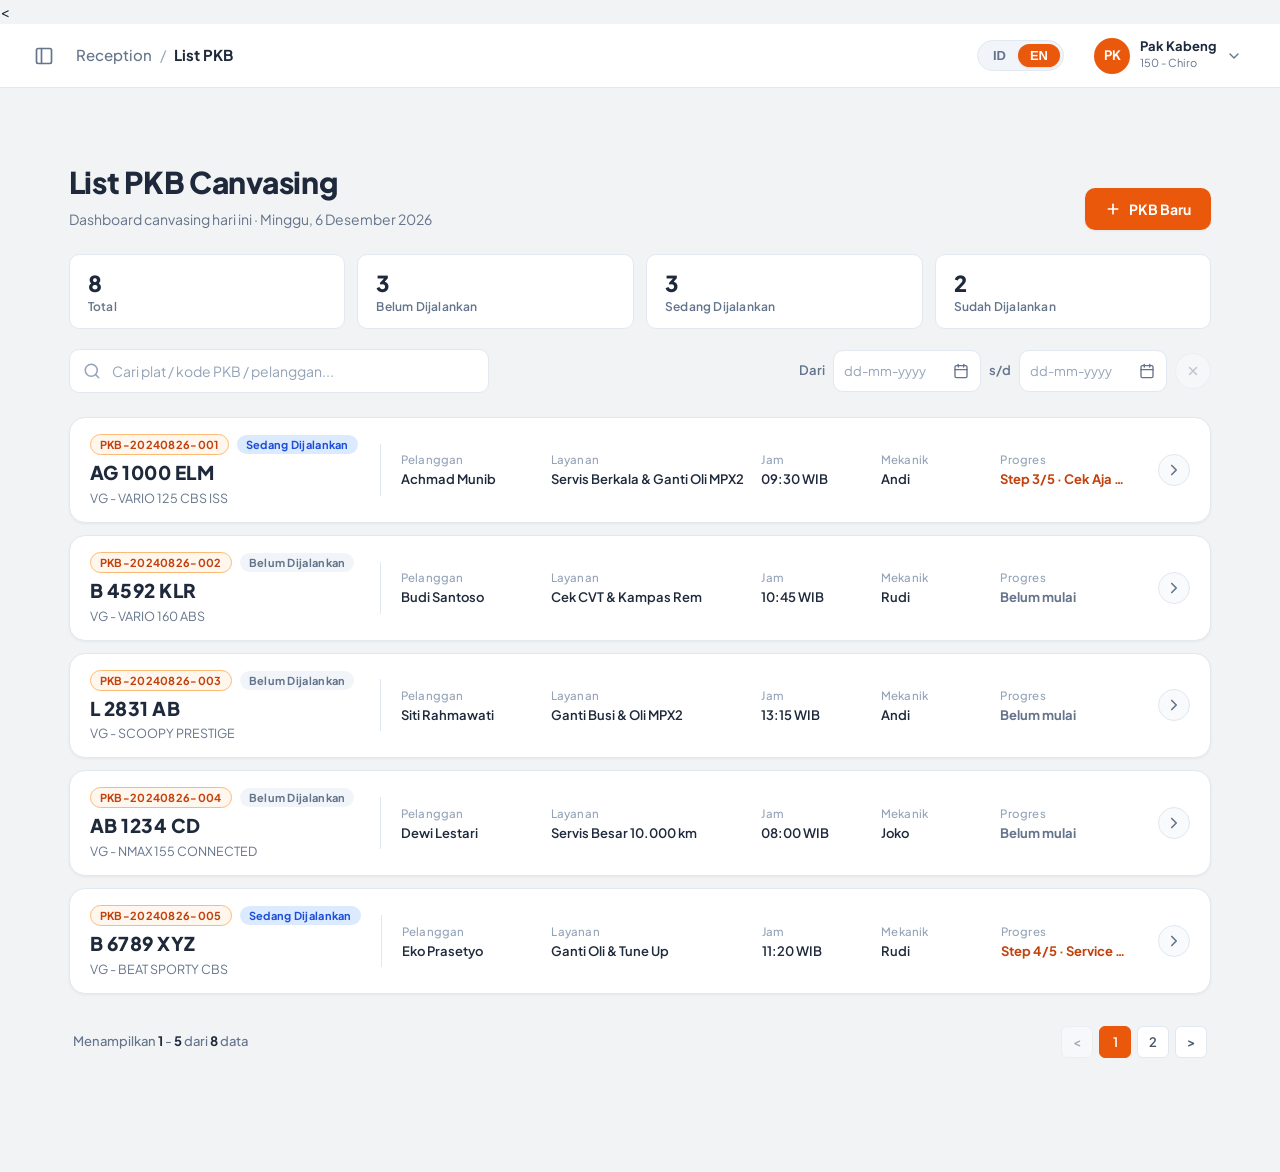
==== List Canvasing/index.html @ 7881fb8f "feat(list-canvasing): remove Registration/Start/End Time from Summary step" ====
<!DOCTYPE html>
<
<head>
  <meta charset="UTF-8">
  <meta name="viewport" content="width=device-width, initial-scale=1.0">
  <title>Reception - List PKB | MPM AHASS</title>
  <link rel="preconnect" href="https://fonts.googleapis.com">
  <link rel="preconnect" href="https://fonts.gstatic.com" crossorigin>
  <link href="https://fonts.googleapis.com/css2?family=Plus+Jakarta+Sans:wght@400;500;600;700&display=swap"
    rel="stylesheet">
  <link rel="stylesheet" href="styles.css">
</head>

<body>
  <script>
    if (window.self !== window.top) {
      document.documentElement.classList.add('in-iframe');
    }
  </script>
  <div class="app-layout">
    <!-- Main Container -->
    <div class="main-wrapper">
      <!-- Header -->
      <header class="top-header">
        <div class="header-left">
          <button class="menu-toggle" id="sidebarToggle" aria-label="Toggle Sidebar">
            <svg width="20" height="20" viewBox="0 0 24 24" fill="none" stroke="currentColor" stroke-width="2"
              stroke-linecap="round" stroke-linejoin="round">
              <rect x="3" y="3" width="18" height="18" rx="2" ry="2"></rect>
              <line x1="9" y1="3" x2="9" y2="21"></line>
            </svg>
          </button>
          <div class="breadcrumbs">
            <span class="crumb-parent">Reception</span>
            <span class="crumb-separator">/</span>
            <span class="crumb-active">List PKB</span>
          </div>
        </div>

        <div class="header-right">
          <!-- Language Switcher -->
          <div class="lang-switch">
            <button class="lang-btn" id="langId">ID</button>
            <button class="lang-btn active" id="langEn">EN</button>
          </div>

          <!-- User Profile -->
          <div class="user-profile" id="userMenuBtn">
            <div class="user-avatar">PK</div>
            <div class="user-info">
              <span class="user-name">Pak Kabeng</span>
              <span class="user-role">150 - Chiro</span>
            </div>
            <svg class="chevron-down" width="16" height="16" viewBox="0 0 24 24" fill="none" stroke="currentColor"
              stroke-width="2" stroke-linecap="round" stroke-linejoin="round">
              <polyline points="6 9 12 15 18 9"></polyline>
            </svg>
          </div>
        </div>
      </header>

      <!-- Content Body -->
      <main class="page-content">
        <!-- View 1: PKB Canvasing Dashboard (Default Landing Screen) -->
        <section class="pkb-dashboard-section" id="pkbDashboardView">
          <div class="pkb-dashboard-container">
            <!-- Page Header -->
            <div class="pkb-page-header">
              <div>
                <h1 class="pkb-page-title">List PKB Canvasing</h1>
                <p class="pkb-page-subtitle">Dashboard canvasing hari ini · <span id="pkbDate"></span></p>
              </div>
              <button type="button" class="btn-new-pkb" id="btnNewPkb">
                <svg width="16" height="16" viewBox="0 0 24 24" fill="none" stroke="currentColor" stroke-width="2.5" stroke-linecap="round">
                  <line x1="12" y1="5" x2="12" y2="19" />
                  <line x1="5" y1="12" x2="19" y2="12" />
                </svg>
                <span>PKB Baru</span>
              </button>
            </div>

            <!-- Stats Chips (clickable = status filter) -->
            <div class="pkb-stats-row">
              <button type="button" class="pkb-stat-chip" id="pkbStatTotal" data-filter="all">
                <span class="pkb-stat-num" id="pkbStatTotalNum">0</span>
                <span class="pkb-stat-label">Total</span>
              </button>
              <button type="button" class="pkb-stat-chip stat-pending" id="pkbStatPending" data-filter="pending">
                <span class="pkb-stat-num" id="pkbStatPendingNum">0</span>
                <span class="pkb-stat-label">Belum Dijalankan</span>
              </button>
              <button type="button" class="pkb-stat-chip stat-progress" id="pkbStatProgress" data-filter="progress">
                <span class="pkb-stat-num" id="pkbStatProgressNum">0</span>
                <span class="pkb-stat-label">Sedang Dijalankan</span>
              </button>
              <button type="button" class="pkb-stat-chip stat-done" id="pkbStatDone" data-filter="done">
                <span class="pkb-stat-num" id="pkbStatDoneNum">0</span>
                <span class="pkb-stat-label">Sudah Dijalankan</span>
              </button>
            </div>

            <!-- Toolbar: search + date range filter -->
            <div class="pkb-toolbar">
              <div class="pkb-search-wrap">
                <svg width="18" height="18" viewBox="0 0 24 24" fill="none" stroke="currentColor" stroke-width="2" stroke-linecap="round" stroke-linejoin="round">
                  <circle cx="11" cy="11" r="8" />
                  <line x1="21" y1="21" x2="16.65" y2="16.65" />
                </svg>
                <input type="text" id="pkbSearchInput" class="form-input" placeholder="Cari plat / kode PKB / pelanggan...">
              </div>
              <div class="pkb-date-range">
                <span class="pkb-date-label">Dari</span>
                <div class="pkb-date-box">
                  <input type="text" id="pkbDateFromDisplay" class="form-input pkb-date-input" placeholder="dd-mm-yyyy" aria-label="Tanggal mulai" maxlength="10" autocomplete="off">
                  <svg class="pkb-date-icon" width="16" height="16" viewBox="0 0 24 24" fill="none" stroke="currentColor" stroke-width="2" stroke-linecap="round" stroke-linejoin="round">
                    <rect x="3" y="4" width="18" height="18" rx="2" ry="2" />
                    <line x1="16" y1="2" x2="16" y2="6" />
                    <line x1="8" y1="2" x2="8" y2="6" />
                    <line x1="3" y1="10" x2="21" y2="10" />
                  </svg>
                  <input type="date" id="pkbDateFrom" class="pkb-date-native" aria-label="Pilih tanggal mulai" tabindex="-1">
                </div>
                <span class="pkb-date-label">s/d</span>
                <div class="pkb-date-box">
                  <input type="text" id="pkbDateToDisplay" class="form-input pkb-date-input" placeholder="dd-mm-yyyy" aria-label="Tanggal akhir" maxlength="10" autocomplete="off">
                  <svg class="pkb-date-icon" width="16" height="16" viewBox="0 0 24 24" fill="none" stroke="currentColor" stroke-width="2" stroke-linecap="round" stroke-linejoin="round">
                    <rect x="3" y="4" width="18" height="18" rx="2" ry="2" />
                    <line x1="16" y1="2" x2="16" y2="6" />
                    <line x1="8" y1="2" x2="8" y2="6" />
                    <line x1="3" y1="10" x2="21" y2="10" />
                  </svg>
                  <input type="date" id="pkbDateTo" class="pkb-date-native" aria-label="Pilih tanggal akhir" tabindex="-1">
                </div>
                <button type="button" class="pkb-date-clear" id="pkbDateClear" title="Hapus filter tanggal" disabled>
                  <svg width="14" height="14" viewBox="0 0 24 24" fill="none" stroke="currentColor" stroke-width="2.5" stroke-linecap="round" stroke-linejoin="round">
                    <line x1="18" y1="6" x2="6" y2="18" />
                    <line x1="6" y1="6" x2="18" y2="18" />
                  </svg>
                </button>
              </div>
            </div>

            <!-- Card Grid -->
            <div class="pkb-grid" id="pkbGrid">
              <!-- Cards rendered by app.js renderPkbGrid() -->
            </div>

            <!-- Empty State -->
            <div class="pkb-empty" id="pkbEmpty" style="display: none;">
              <p>Tidak ada data PKB yang cocok.</p>
            </div>

            <!-- Pagination Container -->
            <div class="pkb-pagination-wrapper" id="pkbPaginationWrapper">
              <div class="pkb-pagination-info" id="pkbPaginationInfo">
                Menampilkan <span id="pkbPageStart">1</span> - <span id="pkbPageEnd">5</span> dari <span id="pkbPageTotal">8</span> data
              </div>
              <div class="pkb-pagination" id="pkbPagination">
                <button type="button" class="page-btn" id="pkbPrevPage" title="Halaman Sebelumnya">&lt;</button>
                <div class="pkb-page-numbers" id="pkbPageNumbers">
                  <!-- Dynamic page numbers rendered by JS -->
                </div>
                <button type="button" class="page-btn" id="pkbNextPage" title="Halaman Selanjutnya">&gt;</button>
              </div>
            </div>
          </div>
        </section>

        <!-- View 2: Wizard Content (Hidden initially until PKB selected or created) -->
        <div class="wizard-content-view" id="wizardContentView" style="display: none;">

          <!-- Stepper Wizard -->
          <section class="stepper-section">
          <div class="stepper-container">
            <!-- Step 1 (Active) -->
            <div class="step-node active" data-step="1">
              <div class="step-circle">
                <span class="step-dot"></span>
              </div>
              <div class="step-label-group">
                <span class="step-title">Vehicle</span>
                <span class="step-desc">Vehicle information and details</span>
              </div>
            </div>

            <div class="step-line"></div>

            <!-- Step 2 -->
            <div class="step-node" data-step="2">
              <div class="step-circle">
                <span class="step-dot"></span>
              </div>
              <div class="step-label-group">
                <span class="step-title">Carrier Data</span>
                <span class="step-desc">Data of the person bringing the vehicle</span>
              </div>
            </div>

            <div class="step-line"></div>

            <!-- Step 3 -->
            <div class="step-node" data-step="3">
              <div class="step-circle">
                <span class="step-dot"></span>
              </div>
              <div class="step-label-group">
                <span class="step-title">Cek Aja Dulu</span>
                <span class="step-desc">Cek Aja Dulu</span>
              </div>
            </div>

            <div class="step-line"></div>

            <!-- Step 4 -->
            <div class="step-node" data-step="4">
              <div class="step-circle">
                <span class="step-dot"></span>
              </div>
              <div class="step-label-group">
                <span class="step-title">Service &amp; Parts</span>
                <span class="step-desc">Select services and spare parts</span>
              </div>
            </div>

            <div class="step-line"></div>

            <!-- Step 5 -->
            <div class="step-node" data-step="5">
              <div class="step-circle">
                <span class="step-dot"></span>
              </div>
              <div class="step-label-group">
                <span class="step-title">Summary</span>
                <span class="step-desc">Review transaction summary before saving</span>
              </div>
            </div>
          </div>
        </section>

        <!-- Form Cards Container -->
        <div class="form-container">
          <!-- Step 1 Content: Vehicle & Initial Data -->
          <div class="step-pane active" id="stepPane1">

            <!-- Card 1: Vehicle Information -->
            <div class="content-card">
              <div class="card-header">
                <div class="card-icon-title">
                  <svg class="header-icon" width="22" height="22" viewBox="0 0 24 24" fill="none" stroke="currentColor"
                    stroke-width="2" stroke-linecap="round" stroke-linejoin="round">
                    <circle cx="18.5" cy="17.5" r="3.5" />
                    <circle cx="5.5" cy="17.5" r="3.5" />
                    <circle cx="15" cy="5" r="1" />
                    <path d="M12 17.5V14l-3-3 4-3 2 3h2" />
                  </svg>
                  <h2 class="card-title">Vehicle Information</h2>
                </div>
              </div>

              <div class="card-body">
                <!-- Scan Vehicle Input Row -->
                <div class="scan-section-wrapper">
                  <div class="scan-label-group">
                    <svg width="18" height="18" viewBox="0 0 24 24" fill="none" stroke="currentColor" stroke-width="2"
                      stroke-linecap="round" stroke-linejoin="round">
                      <path d="M3 7V5a2 2 0 0 1 2-2h2" />
                      <path d="M17 3h2a2 2 0 0 1 2 2v2" />
                      <path d="M21 17v2a2 2 0 0 1-2 2h-2" />
                      <path d="M7 21H5a2 2 0 0 1-2-2v-2" />
                      <line x1="7" y1="8" x2="7" y2="16" />
                      <line x1="10" y1="8" x2="10" y2="16" />
                      <line x1="14" y1="8" x2="14" y2="16" />
                      <line x1="17" y1="8" x2="17" y2="16" />
                    </svg>
                    <span class="scan-label-text">Scan Vehicle</span>
                  </div>

                  <div class="search-input-wrapper">
                    <div class="scan-input-container">
                      <input type="text" id="scanVehicleInput" class="form-input scan-input" value="JB91E1260677"
                        placeholder="Enter machine or frame number" autocomplete="off">
                      <!-- Machine Number Suggestions -->
                      <div class="scan-vehicle-dropdown" id="scanVehicleDropdown"></div>
                    </div>
                    <button class="btn-scan-outline" id="btnScanVehicle" type="button">Scan Vehicle</button>
                    <button class="btn-trash-outline" id="btnClearScan" type="button" title="Clear / Delete input">
                      <svg width="18" height="18" viewBox="0 0 24 24" fill="none" stroke="currentColor" stroke-width="2"
                        stroke-linecap="round" stroke-linejoin="round">
                        <polyline points="3 6 5 6 21 6"></polyline>
                        <path d="M19 6v14a2 2 0 0 1-2 2H7a2 2 0 0 1-2-2V6m3 0V4a2 2 0 0 1 2-2h4a2 2 0 0 1 2 2v2"></path>
                        <line x1="10" y1="11" x2="10" y2="17"></line>
                        <line x1="14" y1="11" x2="14" y2="17"></line>
                      </svg>
                    </button>
                  </div>
                </div>

                <!-- Collapsible Vehicle Detail Box -->
                <div class="vehicle-info-box" id="vehicleInfoCard">
                  <!-- Header with Plate Number and Chevron -->
                  <div class="vehicle-box-header" id="vehicleHeaderToggle">
                    <span class="vehicle-plate-title" id="dispPlate">AG 1000 ELM</span>
                    <button class="btn-collapse-toggle" id="btnVehicleCollapse" type="button"
                      aria-label="Toggle details">
                      <svg id="chevronIcon" width="18" height="18" viewBox="0 0 24 24" fill="none" stroke="currentColor"
                        stroke-width="2.5" stroke-linecap="round" stroke-linejoin="round">
                        <polyline points="18 15 12 9 6 15"></polyline>
                      </svg>
                    </button>
                  </div>

                  <!-- 3-Column Vehicle Details -->
                  <div class="vehicle-box-content" id="vehicleBoxContent">
                    <div class="vehicle-info-grid">
                      <!-- Column 1 -->
                      <div class="info-field-group">
                        <div class="info-field">
                          <div class="field-label">
                            <svg width="14" height="14" viewBox="0 0 24 24" fill="none" stroke="currentColor"
                              stroke-width="2" stroke-linecap="round" stroke-linejoin="round">
                              <rect x="2" y="7" width="20" height="10" rx="2" />
                              <line x1="6" y1="12" x2="6.01" y2="12" />
                              <line x1="10" y1="12" x2="18" y2="12" />
                            </svg>
                            <span>Nomor Polisi</span>
                          </div>
                          <div class="field-value" id="dispPoliceNumber">AG 1000 ELM</div>
                        </div>

                        <div class="info-field">
                          <div class="field-label">
                            <svg width="14" height="14" viewBox="0 0 24 24" fill="none" stroke="currentColor"
                              stroke-width="2" stroke-linecap="round" stroke-linejoin="round">
                              <circle cx="12" cy="12" r="3" />
                              <path
                                d="M19.4 15a1.65 1.65 0 0 0 .33 1.82l.06.06a2 2 0 0 1 0 2.83 2 2 0 0 1-2.83 0l-.06-.06a1.65 1.65 0 0 0-1.82-.33 1.65 1.65 0 0 0-1 1.51V21a2 2 0 0 1-2 2 2 2 0 0 1-2-2v-.09A1.65 1.65 0 0 0 9 19.4a1.65 1.65 0 0 0-1.82.33l-.06.06a2 2 0 0 1-2.83 0 2 2 0 0 1 0-2.83l.06-.06a1.65 1.65 0 0 0 .33-1.82 1.65 1.65 0 0 0-1.51-1H3a2 2 0 0 1-2-2 2 2 0 0 1 2-2h.09A1.65 1.65 0 0 0 4.6 9a1.65 1.65 0 0 0-.33-1.82l-.06-.06a2 2 0 0 1 0-2.83 2 2 0 0 1 2.83 0l.06.06a1.65 1.65 0 0 0 1.82.33H9a1.65 1.65 0 0 0 1-1.51V3a2 2 0 0 1 2-2 2 2 0 0 1 2 2v.09a1.65 1.65 0 0 0 1 1.51 1.65 1.65 0 0 0 1.82-.33l.06-.06a2 2 0 0 1 2.83 0 2 2 0 0 1 0 2.83l-.06.06a1.65 1.65 0 0 0-.33 1.82V9a1.65 1.65 0 0 0 1.51 1H21a2 2 0 0 1 2 2 2 2 0 0 1-2 2h-.09a1.65 1.65 0 0 0-1.51 1z" />
                            </svg>
                            <span>Nomor Mesin</span>
                          </div>
                          <div class="field-value" id="dispEngine">JB91E1260677</div>
                        </div>

                        <div class="info-field">
                          <div class="field-label">
                            <svg width="14" height="14" viewBox="0 0 24 24" fill="none" stroke="currentColor"
                              stroke-width="2" stroke-linecap="round" stroke-linejoin="round">
                              <rect x="3" y="4" width="18" height="16" rx="2" />
                              <line x1="7" y1="8" x2="17" y2="8" />
                              <line x1="7" y1="12" x2="17" y2="12" />
                              <line x1="7" y1="16" x2="12" y2="16" />
                            </svg>
                            <span>Nomor Rangka</span>
                          </div>
                          <div class="field-value" id="dispFrame">MH1J891158K260</div>
                        </div>
                      </div>

                      <!-- Column 2 -->
                      <div class="info-field-group">
                        <div class="info-field">
                          <div class="field-label">
                            <svg width="14" height="14" viewBox="0 0 24 24" fill="none" stroke="currentColor"
                              stroke-width="2" stroke-linecap="round" stroke-linejoin="round">
                              <path
                                d="M19 17h2c.6 0 1-.4 1-1v-3c0-.9-.7-1.7-1.5-1.9C18.7 10.6 16 10 16 10s-1.3-1.4-2.2-2.3c-.5-.4-1.1-.7-1.8-.7H5c-.6 0-1.1.4-1.4.9l-1.5 2.8C2.1 11 2 11.5 2 12v4c0 .6.4 1 1 1h2" />
                              <circle cx="7" cy="17" r="2" />
                              <circle cx="17" cy="17" r="2" />
                            </svg>
                            <span>Tipe Kendaraan</span>
                          </div>
                          <div class="field-value" id="dispModel">VG - VARIO 125 CBS ISS</div>
                        </div>

                        <div class="info-field">
                          <div class="field-label">
                            <svg width="14" height="14" viewBox="0 0 24 24" fill="none" stroke="currentColor"
                              stroke-width="2" stroke-linecap="round" stroke-linejoin="round">
                              <rect x="3" y="4" width="18" height="18" rx="2" ry="2" />
                              <line x1="16" y1="2" x2="16" y2="6" />
                              <line x1="8" y1="2" x2="8" y2="6" />
                              <line x1="3" y1="10" x2="21" y2="10" />
                            </svg>
                            <span>Tahun Rakit</span>
                          </div>
                          <div class="field-value" id="dispYear">2024</div>
                        </div>

                        <div class="info-field">
                          <div class="field-label">
                            <svg width="14" height="14" viewBox="0 0 24 24" fill="none" stroke="currentColor"
                              stroke-width="2" stroke-linecap="round" stroke-linejoin="round">
                              <path d="M12 2.69l5.66 5.66a8 8 0 1 1-11.31 0z" />
                            </svg>
                            <span>Warna</span>
                          </div>
                          <div class="field-value" id="dispColor">BLACK</div>
                        </div>
                      </div>

                      <!-- Column 3 -->
                      <div class="info-field-group">
                        <div class="info-field">
                          <div class="field-label">
                            <svg width="14" height="14" viewBox="0 0 24 24" fill="none" stroke="currentColor"
                              stroke-width="2" stroke-linecap="round" stroke-linejoin="round">
                              <path d="M3 9l9-7 9 7v11a2 2 0 0 1-2 2H5a2 2 0 0 1-2-2z" />
                              <polyline points="9 22 9 12 15 12 15 22" />
                            </svg>
                            <span>Dealer Pembelian</span>
                          </div>
                          <div class="field-value" id="dispDealer">MPM Motor Jombang</div>
                        </div>

                        <div class="info-field">
                          <div class="field-label">
                            <svg width="14" height="14" viewBox="0 0 24 24" fill="none" stroke="currentColor"
                              stroke-width="2" stroke-linecap="round" stroke-linejoin="round">
                              <rect x="3" y="4" width="18" height="18" rx="2" ry="2" />
                              <line x1="16" y1="2" x2="16" y2="6" />
                              <line x1="8" y1="2" x2="8" y2="6" />
                              <line x1="3" y1="10" x2="21" y2="10" />
                            </svg>
                            <span>Tanggal Pembelian</span>
                          </div>
                          <div class="field-value-row">
                            <span class="field-value" id="dispPurchaseDate">03-05-2024</span>
                            <button class="btn-get-invoice-date" id="btnGetInvoiceDate" type="button"
                              title="Ambil tanggal pembelian dari faktur">
                              <svg width="13" height="13" viewBox="0 0 24 24" fill="none" stroke="currentColor"
                                stroke-width="2" stroke-linecap="round" stroke-linejoin="round">
                                <path d="M21 12a9 9 0 1 1-2.64-6.36" />
                                <polyline points="21 3 21 9 15 9" />
                              </svg>
                              <span>Get Tgl Faktur</span>
                            </button>
                          </div>
                        </div>

                        <div class="info-field-actions">
                          <button class="btn-card-edit" id="btnEditVehicle" type="button">
                            <svg width="14" height="14" viewBox="0 0 24 24" fill="none" stroke="currentColor"
                              stroke-width="2" stroke-linecap="round" stroke-linejoin="round">
                              <path d="M11 4H4a2 2 0 0 0-2 2v14a2 2 0 0 0 2 2h14a2 2 0 0 0 2-2v-7"></path>
                              <path d="M18.5 2.5a2.121 2.121 0 0 1 3 3L12 15l-4 1 1-4 9.5-9.5z"></path>
                            </svg>
                            <span>Edit</span>
                          </button>
                          <button class="btn-card-trash" id="btnDeleteVehicle" type="button" title="Delete vehicle">
                            <svg width="16" height="16" viewBox="0 0 24 24" fill="none" stroke="currentColor"
                              stroke-width="2" stroke-linecap="round" stroke-linejoin="round">
                              <polyline points="3 6 5 6 21 6"></polyline>
                              <path d="M19 6v14a2 2 0 0 1-2 2H7a2 2 0 0 1-2-2V6m3 0V4a2 2 0 0 1 2-2h4a2 2 0 0 1 2 2v2">
                              </path>
                            </svg>
                          </button>
                        </div>
                      </div>
                    </div>
                  </div>
                </div>

                <!-- Empty State (hidden by default) -->
                <div class="empty-state-section" id="vehicleEmptyState" style="display: none;">
                  <p class="empty-text">No Vehicle Data yet</p>
                  <button class="btn-outline-primary" id="btnInputNewData" type="button">
                    <span class="plus-icon">+</span> Input New Data
                  </button>
                </div>

              </div>
            </div>

            <!-- Card 2: History Service -->
            <div class="content-card">
              <div class="card-header">
                <div class="card-icon-title">
                  <svg class="header-icon" width="22" height="22" viewBox="0 0 24 24" fill="none" stroke="currentColor"
                    stroke-width="2" stroke-linecap="round" stroke-linejoin="round">
                    <circle cx="12" cy="12" r="10"></circle>
                    <polyline points="12 6 12 12 16 14"></polyline>
                    <path d="M4.93 4.93l4.24 4.24"></path>
                  </svg>
                  <h2 class="card-title">History Service</h2>
                </div>
              </div>

              <div class="card-body">
                <!-- History Container Card -->
                <div class="history-list-container" id="historyFilledState">
                  <!-- History Item 1 -->
                  <div class="history-service-item">
                    <div class="history-item-head">
                      <div class="history-head-left">
                        <div class="history-item-icon">
                          <svg width="20" height="20" viewBox="0 0 24 24" fill="none" stroke="currentColor"
                            stroke-width="2" stroke-linecap="round" stroke-linejoin="round">
                            <path d="M14 2H6a2 2 0 0 0-2 2v16a2 2 0 0 0 2 2h12a2 2 0 0 0 2-2V8z"></path>
                            <polyline points="14 2 14 8 20 8"></polyline>
                            <line x1="16" y1="13" x2="8" y2="13"></line>
                            <line x1="16" y1="17" x2="8" y2="17"></line>
                          </svg>
                        </div>
                        <div class="history-head-text">
                          <h4 class="history-service-title">BJ113 - GANTI OLI - MATIC - MID</h4>
                          <span class="history-service-sub">PKB/JMB/2025/05/0312</span>
                        </div>
                      </div>
                      <div class="history-head-right">
                        <span class="history-tag tag-paid">Bayar</span>
                        <span class="history-date-chip">
                          <svg width="14" height="14" viewBox="0 0 24 24" fill="none" stroke="currentColor"
                            stroke-width="2" stroke-linecap="round" stroke-linejoin="round">
                            <rect x="3" y="4" width="18" height="18" rx="2" ry="2" />
                            <line x1="16" y1="2" x2="16" y2="6" />
                            <line x1="8" y1="2" x2="8" y2="6" />
                            <line x1="3" y1="10" x2="21" y2="10" />
                          </svg>
                          <span>03-05-2025</span>
                        </span>
                      </div>
                    </div>

                    <div class="history-item-grid">
                      <!-- Left column: parts used -->
                      <div class="history-block history-parts-block">
                        <span class="history-block-label">Parts Used</span>
                        <div class="history-parts-list">
                          <div class="parts-row">
                            <span class="part-name">90454500000 - WADHER OIL BOLT</span>
                            <span class="part-qty">1x</span>
                          </div>
                          <div class="parts-row">
                            <span class="part-name">94001100005 - NUT,HET 10MM</span>
                            <span class="part-qty">1x</span>
                          </div>
                        </div>
                      </div>

                      <!-- Right column: service detail -->
                      <div class="history-block history-meta-block">
                        <span class="history-block-label">Service Detail</span>
                        <div class="history-meta-grid">
                          <div class="meta-item">
                            <span class="meta-label">
                              <svg width="13" height="13" viewBox="0 0 24 24" fill="none" stroke="currentColor"
                                stroke-width="2" stroke-linecap="round" stroke-linejoin="round">
                                <path d="M12 2v4" />
                                <path d="M4.93 4.93l2.83 2.83" />
                                <path d="M2 12h4" />
                                <path d="M20 12h2" />
                                <circle cx="12" cy="12" r="6" />
                                <path d="M12 12l2-2" />
                              </svg>
                              <span>Kilometer</span>
                            </span>
                            <span class="meta-value">1.000 KM</span>
                          </div>
                          <div class="meta-item">
                            <span class="meta-label">
                              <svg width="13" height="13" viewBox="0 0 24 24" fill="none" stroke="currentColor"
                                stroke-width="2" stroke-linecap="round" stroke-linejoin="round">
                                <path d="M21 10c0 7-9 13-9 13s-9-6-9-13a9 9 0 0 1 18 0z"></path>
                                <circle cx="12" cy="10" r="3"></circle>
                              </svg>
                              <span>Dealer</span>
                            </span>
                            <span class="meta-value">MPM Motor Jombang</span>
                          </div>
                          <div class="meta-item">
                            <span class="meta-label">
                              <svg width="13" height="13" viewBox="0 0 24 24" fill="none" stroke="currentColor"
                                stroke-width="2" stroke-linecap="round" stroke-linejoin="round">
                                <path d="M16 21v-2a4 4 0 0 0-4-4H6a4 4 0 0 0-4 4v2" />
                                <circle cx="9" cy="7" r="4" />
                                <path d="M22 21v-2a4 4 0 0 0-3-3.87" />
                              </svg>
                              <span>Mechanic</span>
                            </span>
                            <span class="meta-value">Andi Saputra</span>
                          </div>
                          <div class="meta-item">
                            <span class="meta-label">
                              <svg width="13" height="13" viewBox="0 0 24 24" fill="none" stroke="currentColor"
                                stroke-width="2" stroke-linecap="round" stroke-linejoin="round">
                                <circle cx="12" cy="12" r="10"></circle>
                                <polyline points="12 6 12 12 16 14"></polyline>
                              </svg>
                              <span>Next Service</span>
                            </span>
                            <span class="meta-value">03-09-2025 &middot; 5.000 KM</span>
                          </div>
                        </div>
                      </div>
                    </div>
                  </div>

                  <div class="history-divider"></div>

                  <!-- History Item 2 -->
                  <div class="history-service-item">
                    <div class="history-item-head">
                      <div class="history-head-left">
                        <div class="history-item-icon">
                          <svg width="20" height="20" viewBox="0 0 24 24" fill="none" stroke="currentColor"
                            stroke-width="2" stroke-linecap="round" stroke-linejoin="round">
                            <path d="M14 2H6a2 2 0 0 0-2 2v16a2 2 0 0 0 2 2h12a2 2 0 0 0 2-2V8z"></path>
                            <polyline points="14 2 14 8 20 8"></polyline>
                            <line x1="16" y1="13" x2="8" y2="13"></line>
                            <line x1="16" y1="17" x2="8" y2="17"></line>
                          </svg>
                        </div>
                        <div class="history-head-text">
                          <h4 class="history-service-title">BJ113 - GANTI OLI - MATIC - MID</h4>
                          <span class="history-service-sub">PKB/JMB/2025/01/0148</span>
                        </div>
                      </div>
                      <div class="history-head-right">
                        <span class="history-tag tag-kpb">KPB 2</span>
                        <span class="history-date-chip">
                          <svg width="14" height="14" viewBox="0 0 24 24" fill="none" stroke="currentColor"
                            stroke-width="2" stroke-linecap="round" stroke-linejoin="round">
                            <rect x="3" y="4" width="18" height="18" rx="2" ry="2" />
                            <line x1="16" y1="2" x2="16" y2="6" />
                            <line x1="8" y1="2" x2="8" y2="6" />
                            <line x1="3" y1="10" x2="21" y2="10" />
                          </svg>
                          <span>03-05-2025</span>
                        </span>
                      </div>
                    </div>

                    <div class="history-item-grid">
                      <!-- Left column: parts used -->
                      <div class="history-block history-parts-block">
                        <span class="history-block-label">Parts Used</span>
                        <div class="history-parts-list">
                          <div class="parts-row">
                            <span class="part-name">90454500000 - WADHER OIL BOLT</span>
                            <span class="part-qty">1x</span>
                          </div>
                          <div class="parts-row">
                            <span class="part-name">94001100005 - NUT,HET 10MM</span>
                            <span class="part-qty">1x</span>
                          </div>
                        </div>
                      </div>

                      <!-- Right column: service detail -->
                      <div class="history-block history-meta-block">
                        <span class="history-block-label">Service Detail</span>
                        <div class="history-meta-grid">
                          <div class="meta-item">
                            <span class="meta-label">
                              <svg width="13" height="13" viewBox="0 0 24 24" fill="none" stroke="currentColor"
                                stroke-width="2" stroke-linecap="round" stroke-linejoin="round">
                                <path d="M12 2v4" />
                                <path d="M4.93 4.93l2.83 2.83" />
                                <path d="M2 12h4" />
                                <path d="M20 12h2" />
                                <circle cx="12" cy="12" r="6" />
                                <path d="M12 12l2-2" />
                              </svg>
                              <span>Kilometer</span>
                            </span>
                            <span class="meta-value">1.000 KM</span>
                          </div>
                          <div class="meta-item">
                            <span class="meta-label">
                              <svg width="13" height="13" viewBox="0 0 24 24" fill="none" stroke="currentColor"
                                stroke-width="2" stroke-linecap="round" stroke-linejoin="round">
                                <path d="M21 10c0 7-9 13-9 13s-9-6-9-13a9 9 0 0 1 18 0z"></path>
                                <circle cx="12" cy="10" r="3"></circle>
                              </svg>
                              <span>Dealer</span>
                            </span>
                            <span class="meta-value">MPM Motor Jombang</span>
                          </div>
                          <div class="meta-item">
                            <span class="meta-label">
                              <svg width="13" height="13" viewBox="0 0 24 24" fill="none" stroke="currentColor"
                                stroke-width="2" stroke-linecap="round" stroke-linejoin="round">
                                <path d="M16 21v-2a4 4 0 0 0-4-4H6a4 4 0 0 0-4 4v2" />
                                <circle cx="9" cy="7" r="4" />
                                <path d="M22 21v-2a4 4 0 0 0-3-3.87" />
                              </svg>
                              <span>Mechanic</span>
                            </span>
                            <span class="meta-value">Rizky Pratama</span>
                          </div>
                          <div class="meta-item">
                            <span class="meta-label">
                              <svg width="13" height="13" viewBox="0 0 24 24" fill="none" stroke="currentColor"
                                stroke-width="2" stroke-linecap="round" stroke-linejoin="round">
                                <circle cx="12" cy="12" r="10"></circle>
                                <polyline points="12 6 12 12 16 14"></polyline>
                              </svg>
                              <span>Next Service</span>
                            </span>
                            <span class="meta-value">03-09-2025 &middot; 5.000 KM</span>
                          </div>
                        </div>
                      </div>
                    </div>
                  </div>
                </div>

                <!-- Show More Action Button -->
                <div class="history-show-more-wrapper">
                  <button class="btn-show-more" id="btnShowMoreHistory" type="button">
                    <span>Show More</span>
                    <svg width="16" height="16" viewBox="0 0 24 24" fill="none" stroke="currentColor" stroke-width="2"
                      stroke-linecap="round" stroke-linejoin="round">
                      <polyline points="6 9 12 15 18 9"></polyline>
                    </svg>
                  </button>
                </div>
              </div>
            </div>

            <!-- Card 3: Pre-Inspection Data -->
            <div class="content-card">
              <div class="card-header">
                <div class="card-icon-title">
                  <svg class="header-icon" width="22" height="22" viewBox="0 0 24 24" fill="none" stroke="currentColor"
                    stroke-width="2" stroke-linecap="round" stroke-linejoin="round">
                    <path d="M14 2H6a2 2 0 0 0-2 2v16a2 2 0 0 0 2 2h12a2 2 0 0 0 2-2V8z"></path>
                    <polyline points="14 2 14 8 20 8"></polyline>
                    <line x1="16" y1="13" x2="8" y2="13"></line>
                    <line x1="16" y1="17" x2="8" y2="17"></line>
                    <polyline points="10 9 9 9 8 9"></polyline>
                  </svg>
                  <h2 class="card-title">Pre-Inspection Data</h2>
                </div>
              </div>

              <div class="card-body">
                <div class="pre-inspection-grid">
                  <!-- Left column: Kilometer & Service Reason -->
                  <div class="pre-inspection-left">
                    <div class="form-group mb-4">
                      <label class="form-label" for="prevKilometerInput">Kilometer Sebelumnya</label>
                      <input type="text" id="prevKilometerInput" class="form-input-pill" value="1000" readonly>
                    </div>

                    <div class="form-group mb-4">
                      <label class="form-label" for="kilometerInput">Kilometer</label>
                      <input type="text" id="kilometerInput" class="form-input-pill" value="1233" inputmode="numeric"
                        autocomplete="off">
                      <p class="form-error-text" id="kilometerError">
                        <svg width="13" height="13" viewBox="0 0 24 24" fill="none" stroke="currentColor"
                          stroke-width="2.2" stroke-linecap="round" stroke-linejoin="round">
                          <circle cx="12" cy="12" r="10"></circle>
                          <line x1="12" y1="8" x2="12" y2="12"></line>
                          <line x1="12" y1="16" x2="12.01" y2="16"></line>
                        </svg>
                        <span id="kilometerErrorText">Kilometer harus lebih besar dari Kilometer Sebelumnya</span>
                      </p>
                    </div>

                    <div class="form-group">
                      <label class="form-label" for="reasonSelect">Service Reason</label>
                      <div class="select-pill-wrapper">
                        <select id="reasonSelect" class="form-select-pill">
                          <option value="Inisiatif Sendiri" selected>Inisiatif Sendiri</option>
                          <option value="Servis Berkala">Servis Berkala / Rutin</option>
                          <option value="Keluhan Mesin">Keluhan Mesin</option>
                          <option value="Ganti Oli">Ganti Oli Saja</option>
                          <option value="Klaim Garansi">Klaim Garansi</option>
                        </select>
                        <svg class="select-arrow" width="16" height="16" viewBox="0 0 24 24" fill="none"
                          stroke="currentColor" stroke-width="2" stroke-linecap="round" stroke-linejoin="round">
                          <polyline points="6 9 12 15 18 9"></polyline>
                        </svg>
                      </div>
                    </div>
                  </div>

                  <!-- Right column: Fuel Indicator Gauge -->
                  <div class="pre-inspection-right">
                    <div class="form-group">
                      <label class="form-label">Fuel Indicator</label>
                      <div class="fuel-gauge-wrapper">
                        <div class="fuel-gauge-bar">
                          <div class="gauge-segment seg-red" data-level="1" title="0 - 1/4"></div>
                          <div class="gauge-segment seg-yellow" data-level="2" title="1/4 - 1/2"></div>
                          <div class="gauge-segment seg-lime" data-level="3" title="1/2 - 3/4"></div>
                          <div class="gauge-segment seg-green" data-level="4" title="3/4 - Full"></div>
                        </div>
                        <div class="fuel-gauge-labels">
                          <span class="gauge-lbl" data-level="0">0</span>
                          <span class="gauge-lbl" data-level="1">¼</span>
                          <span class="gauge-lbl" data-level="2">½</span>
                          <span class="gauge-lbl" data-level="3">¾</span>
                          <span class="gauge-lbl" data-level="4">Full</span>
                        </div>
                      </div>
                    </div>
                  </div>
                </div>
              </div>
            </div>

          </div>

          <!-- Step 2 Pane (Carrier Data) -->
          <div class="step-pane" id="stepPane2" style="display: none;">

            <!-- Card 1: Carrier Information -->
            <div class="content-card">
              <div class="card-header">
                <div class="card-icon-title">
                  <svg class="header-icon" width="22" height="22" viewBox="0 0 24 24" fill="none" stroke="currentColor"
                    stroke-width="2" stroke-linecap="round" stroke-linejoin="round">
                    <path d="M20 21v-2a4 4 0 0 0-4-4H8a4 4 0 0 0-4 4v2"></path>
                    <circle cx="12" cy="7" r="4"></circle>
                  </svg>
                  <h2 class="card-title">Carrier Information</h2>
                </div>
              </div>

              <div class="card-body">
                <!-- Search Phone Number Input Bar -->
                <div class="carrier-search-section">
                  <div class="form-group">
                    <label class="form-label" for="carrierSearchPhone">Phone Number</label>
                    <div class="carrier-search-bar-wrapper">
                      <div class="carrier-search-input-pill-container">
                        <input type="text" id="carrierSearchPhone" class="carrier-search-input" value="085732255998" placeholder="Enter phone number">
                        <button class="btn-carrier-search" id="btnSearchCarrier" type="button">Cari</button>
                        <!-- Saved Phone Number Suggestions -->
                        <div class="carrier-phone-dropdown" id="carrierPhoneDropdown"></div>
                      </div>
                      <button class="btn-carrier-trash" id="btnClearCarrierSearch" type="button" title="Delete / Clear">
                        <svg width="18" height="18" viewBox="0 0 24 24" fill="none" stroke="currentColor"
                          stroke-width="2" stroke-linecap="round" stroke-linejoin="round">
                          <polyline points="3 6 5 6 21 6"></polyline>
                          <path d="M19 6v14a2 2 0 0 1-2 2H7a2 2 0 0 1-2-2V6m3 0V4a2 2 0 0 1 2-2h4a2 2 0 0 1 2 2v2"></path>
                        </svg>
                      </button>
                    </div>
                  </div>

                  <!-- Empty State / Add Prompt -->
                  <div class="carrier-prompt-box" id="carrierPromptBox">
                    <p class="carrier-prompt-text">No Carrier Data Found</p>
                    <button class="btn-carrier-add" id="btnAddCarrier" type="button">
                      <span class="plus-icon">+</span> Add New
                    </button>
                  </div>
                </div>

                <!-- Tabbed Detail Card Container -->
                <div class="carrier-tabbed-card-wrapper">
                  <!-- Tabs Header -->
                  <div class="carrier-tabs-bar">
                    <div class="carrier-tabs-group">
                      <button type="button" class="carrier-tab-btn active" id="tabCarrierInfo" data-tab="carrier">Carrier Information</button>
                      <button type="button" class="carrier-tab-btn" id="tabStnkInfo" data-tab="stnk">STNK Information</button>
                    </div>
                  </div>

                  <!-- Tab Body: Carrier Information -->
                  <div class="carrier-tab-content active" id="tabContentCarrier">
                    <div class="carrier-form-inner">
                      <!-- Row 1: Phone Number -->
                      <div class="form-group">
                        <label class="form-label" for="carrierInputPhone">Phone Number</label>
                        <input type="text" id="carrierInputPhone" class="carrier-pill-input" placeholder="085732255998" value="085732255998">
                      </div>

                      <!-- Row 2: First Name & Last Name -->
                      <div class="carrier-form-grid-2">
                        <div class="form-group">
                          <label class="form-label" for="carrierFirstName">First Name</label>
                          <input type="text" id="carrierFirstName" class="carrier-pill-input" placeholder="Enter first name" value="Achmad">
                        </div>
                        <div class="form-group">
                          <label class="form-label" for="carrierLastName">Last Name</label>
                          <input type="text" id="carrierLastName" class="carrier-pill-input" placeholder="Enter last name" value="Munib">
                        </div>
                      </div>

                      <!-- Bottom Right: View Detail Link -->
                      <div class="carrier-form-footer">
                        <a href="javascript:void(0)" class="carrier-view-detail-link" id="btnViewDetailCarrier">
                          <span>View Detail</span>
                          <svg width="16" height="16" viewBox="0 0 24 24" fill="none" stroke="currentColor" stroke-width="2.5" stroke-linecap="round" stroke-linejoin="round">
                            <polyline points="9 18 15 12 9 6"></polyline>
                          </svg>
                        </a>
                      </div>
                    </div>
                  </div>

                  <!-- Tab Body: STNK Information (Secondary tab) -->
                  <div class="carrier-tab-content" id="tabContentStnk" style="display: none;">
                    <div class="carrier-form-inner">
                      <div class="carrier-form-grid-2">
                        <div class="form-group">
                          <label class="form-label">STNK Owner Name</label>
                          <input type="text" id="stnkOwnerName" class="carrier-pill-input" placeholder="STNK Name" value="Achmad Munib">
                        </div>
                        <div class="form-group">
                          <label class="form-label">STNK Police Number</label>
                          <input type="text" id="stnkPlate" class="carrier-pill-input" placeholder="Police No" value="AG 1000 ELM">
                        </div>
                      </div>
                      <div class="form-group">
                        <label class="form-label">STNK Address</label>
                        <input type="text" id="stnkAddress" class="carrier-pill-input" placeholder="Address" value="Jl. Merdeka No. 45, Jombang">
                      </div>
                    </div>
                  </div>

                </div>
              </div>
            </div>

            <!-- Card 2: Layanan Cek Rangka -->
            <div class="content-card">
              <div class="card-header">
                <div class="card-icon-title">
                  <svg class="header-icon" width="22" height="22" viewBox="0 0 24 24" fill="none" stroke="currentColor"
                    stroke-width="2" stroke-linecap="round" stroke-linejoin="round">
                    <path d="M12 22s8-4 8-10V5l-8-3-8 3v7c0 6 8 10 8 10z"></path>
                    <polyline points="9 12 11 14 15 10"></polyline>
                  </svg>
                  <h2 class="card-title">Layanan Cek Rangka</h2>
                </div>
              </div>

              <div class="card-body">
                <div class="lcr-form-grid">
                  <!-- Row 1: Customer Agreement & Decline Reason -->
                  <div class="form-group">
                    <label class="form-label">Customer Agreement <span class="required-star">*</span></label>
                    <div class="select-pill-wrapper w-100">
                      <select class="form-select-pill carrier-select-pill" id="lcrAgreement">
                        <option value="" disabled hidden></option>
                        <option value="Tidak Bersedia" selected>Tidak Bersedia</option>
                        <option value="Bersedia Langsung dilakukan Treatment 2">Bersedia Langsung dilakukan Treatment 2</option>
                        <option value="Bersedia Langsung dilakukan Pengecekan + Treatment 1">Bersedia Langsung dilakukan Pengecekan + Treatment 1</option>
                        <option value="Bersedia Pengecekan Rangka">Bersedia Pengecekan Rangka</option>
                      </select>
                      <svg class="select-arrow" width="16" height="16" viewBox="0 0 24 24" fill="none" stroke="currentColor" stroke-width="2" stroke-linecap="round" stroke-linejoin="round">
                        <polyline points="6 9 12 15 18 9"></polyline>
                      </svg>
                    </div>
                  </div>

                  <div class="form-group">
                    <label class="form-label">Decline Reason <span class="required-star">*</span></label>
                    <div class="select-pill-wrapper w-100">
                      <select class="form-select-pill carrier-select-pill" id="lcrDeclineReason">
                        <option value="" disabled hidden></option>
                        <option value="-">-</option>
                        <option value="Motor di rasa masih dalam kondisi baik" selected>Motor di rasa masih dalam kondisi baik</option>
                        <option value="Tidak Memiliki Waktu">Tidak Memiliki Waktu</option>
                        <option value="Biaya Tidak Memadai">Biaya Tidak Memadai</option>
                        <option value="Lainnya">Lainnya</option>
                      </select>
                      <svg class="select-arrow" width="16" height="16" viewBox="0 0 24 24" fill="none" stroke="currentColor" stroke-width="2" stroke-linecap="round" stroke-linejoin="round">
                        <polyline points="6 9 12 15 18 9"></polyline>
                      </svg>
                    </div>
                  </div>

                  <!-- Row 2: Inspection Result -->
                  <div class="form-group">
                    <label class="form-label">Inspection Result <span class="required-star">*</span></label>
                    <div class="select-pill-wrapper w-100">
                      <select class="form-select-pill carrier-select-pill" id="lcrInspectionResult">
                        <option value="" disabled hidden></option>
                        <option value="-" selected>-</option>
                        <option value="Butuh dilakukan Treatment">Butuh dilakukan Treatment</option>
                        <option value="Butuh dilakukan Penggantian">Butuh dilakukan Penggantian</option>
                        <option value="Kondisi Rangka Baik / Normal">Kondisi Rangka Baik / Normal</option>
                      </select>
                      <svg class="select-arrow" width="16" height="16" viewBox="0 0 24 24" fill="none" stroke="currentColor" stroke-width="2" stroke-linecap="round" stroke-linejoin="round">
                        <polyline points="6 9 12 15 18 9"></polyline>
                      </svg>
                    </div>
                  </div>
                </div>
              </div>
            </div>

            <!-- Card 3: History Service LCR -->
            <div class="content-card">
              <div class="card-header">
                <div class="card-icon-title">
                  <svg class="header-icon" width="22" height="22" viewBox="0 0 24 24" fill="none" stroke="currentColor"
                    stroke-width="2" stroke-linecap="round" stroke-linejoin="round">
                    <circle cx="12" cy="12" r="10"></circle>
                    <polyline points="12 6 12 12 16 14"></polyline>
                    <path d="M4.93 4.93l4.24 4.24"></path>
                  </svg>
                  <h2 class="card-title">History Service LCR</h2>
                </div>
              </div>

              <div class="card-body">
                <div class="lcr-history-container">
                  
                  <!-- History Item 1: Ganti Rangka -->
                  <div class="lcr-history-card">
                    <div class="lcr-item-icon-box">
                      <svg width="20" height="20" viewBox="0 0 24 24" fill="none" stroke="currentColor" stroke-width="2" stroke-linecap="round" stroke-linejoin="round">
                        <path d="M14 2H6a2 2 0 0 0-2 2v16a2 2 0 0 0 2 2h12a2 2 0 0 0 2-2V8z"></path>
                        <polyline points="14 2 14 8 20 8"></polyline>
                        <line x1="16" y1="13" x2="8" y2="13"></line>
                        <line x1="16" y1="17" x2="8" y2="17"></line>
                      </svg>
                    </div>

                    <div class="lcr-item-content">
                      <div class="lcr-item-header">
                        <h4 class="lcr-item-title">Ganti Rangka</h4>
                        <span class="lcr-badge-orange">Tidak Batal PKB</span>
                        <div class="lcr-header-meta">
                          <div class="lcr-meta-item">
                            <svg width="15" height="15" viewBox="0 0 24 24" fill="none" stroke="currentColor" stroke-width="2" stroke-linecap="round" stroke-linejoin="round">
                              <rect x="3" y="4" width="18" height="18" rx="2" ry="2"></rect>
                              <line x1="16" y1="2" x2="16" y2="6"></line>
                              <line x1="8" y1="2" x2="8" y2="6"></line>
                              <line x1="3" y1="10" x2="21" y2="10"></line>
                            </svg>
                            <span>07-05-2025</span>
                          </div>
                          <div class="lcr-meta-item">
                            <svg width="15" height="15" viewBox="0 0 24 24" fill="none" stroke="currentColor" stroke-width="2" stroke-linecap="round" stroke-linejoin="round">
                              <path d="M21 10c0 7-9 13-9 13s-9-6-9-13a9 9 0 0 1 18 0z"></path>
                              <circle cx="12" cy="10" r="3"></circle>
                            </svg>
                            <span>K0060</span>
                          </div>
                        </div>
                      </div>

                      <div class="lcr-details-list">
                        <div class="lcr-detail-row">
                          <svg class="lcr-detail-icon" width="15" height="15" viewBox="0 0 24 24" fill="none" stroke="currentColor" stroke-width="2" stroke-linecap="round" stroke-linejoin="round">
                            <path d="M21 15a2 2 0 0 1-2 2H7l-4 4V5a2 2 0 0 1 2-2h14a2 2 0 0 1 2 2z"></path>
                          </svg>
                          <span class="lcr-detail-text">Tidak Bersedia</span>
                        </div>
                        <div class="lcr-detail-row">
                          <svg class="lcr-detail-icon" width="15" height="15" viewBox="0 0 24 24" fill="none" stroke="currentColor" stroke-width="2" stroke-linecap="round" stroke-linejoin="round">
                            <circle cx="12" cy="12" r="10"></circle>
                            <line x1="4.93" y1="4.93" x2="19.07" y2="19.07"></line>
                          </svg>
                          <span class="lcr-detail-text">Motor di rasa masih dalam kondisi baik</span>
                        </div>
                        <div class="lcr-detail-row">
                          <svg class="lcr-detail-icon" width="15" height="15" viewBox="0 0 24 24" fill="none" stroke="currentColor" stroke-width="2" stroke-linecap="round" stroke-linejoin="round">
                            <circle cx="12" cy="12" r="10"></circle>
                            <line x1="12" y1="8" x2="12" y2="12"></line>
                            <line x1="12" y1="16" x2="12.01" y2="16"></line>
                          </svg>
                          <span class="lcr-detail-text">-</span>
                        </div>
                      </div>
                    </div>
                  </div>

                  <div class="lcr-divider"></div>

                  <!-- History Item 2: Treatment 1 -->
                  <div class="lcr-history-card">
                    <div class="lcr-item-icon-box">
                      <svg width="20" height="20" viewBox="0 0 24 24" fill="none" stroke="currentColor" stroke-width="2" stroke-linecap="round" stroke-linejoin="round">
                        <path d="M14 2H6a2 2 0 0 0-2 2v16a2 2 0 0 0 2 2h12a2 2 0 0 0 2-2V8z"></path>
                        <polyline points="14 2 14 8 20 8"></polyline>
                        <line x1="16" y1="13" x2="8" y2="13"></line>
                        <line x1="16" y1="17" x2="8" y2="17"></line>
                      </svg>
                    </div>

                    <div class="lcr-item-content">
                      <div class="lcr-item-header">
                        <h4 class="lcr-item-title">Treatment 1</h4>
                        <span class="lcr-badge-orange">Tidak Batal PKB</span>
                        <div class="lcr-header-meta">
                          <div class="lcr-meta-item">
                            <svg width="15" height="15" viewBox="0 0 24 24" fill="none" stroke="currentColor" stroke-width="2" stroke-linecap="round" stroke-linejoin="round">
                              <rect x="3" y="4" width="18" height="18" rx="2" ry="2"></rect>
                              <line x1="16" y1="2" x2="16" y2="6"></line>
                              <line x1="8" y1="2" x2="8" y2="6"></line>
                              <line x1="3" y1="10" x2="21" y2="10"></line>
                            </svg>
                            <span>26-03-2025</span>
                          </div>
                          <div class="lcr-meta-item">
                            <svg width="15" height="15" viewBox="0 0 24 24" fill="none" stroke="currentColor" stroke-width="2" stroke-linecap="round" stroke-linejoin="round">
                              <path d="M21 10c0 7-9 13-9 13s-9-6-9-13a9 9 0 0 1 18 0z"></path>
                              <circle cx="12" cy="10" r="3"></circle>
                            </svg>
                            <span>K0060</span>
                          </div>
                        </div>
                      </div>

                      <div class="lcr-details-list">
                        <div class="lcr-detail-row">
                          <svg class="lcr-detail-icon" width="15" height="15" viewBox="0 0 24 24" fill="none" stroke="currentColor" stroke-width="2" stroke-linecap="round" stroke-linejoin="round">
                            <path d="M21 15a2 2 0 0 1-2 2H7l-4 4V5a2 2 0 0 1 2-2h14a2 2 0 0 1 2 2z"></path>
                          </svg>
                          <span class="lcr-detail-text">Bersedia Langsung dilakukan Treatment 2</span>
                        </div>
                        <div class="lcr-detail-row">
                          <svg class="lcr-detail-icon" width="15" height="15" viewBox="0 0 24 24" fill="none" stroke="currentColor" stroke-width="2" stroke-linecap="round" stroke-linejoin="round">
                            <circle cx="12" cy="12" r="10"></circle>
                            <line x1="4.93" y1="4.93" x2="19.07" y2="19.07"></line>
                          </svg>
                          <span class="lcr-detail-text">-</span>
                        </div>
                        <div class="lcr-detail-row">
                          <svg class="lcr-detail-icon" width="15" height="15" viewBox="0 0 24 24" fill="none" stroke="currentColor" stroke-width="2" stroke-linecap="round" stroke-linejoin="round">
                            <circle cx="12" cy="12" r="10"></circle>
                            <line x1="12" y1="8" x2="12" y2="12"></line>
                            <line x1="12" y1="16" x2="12.01" y2="16"></line>
                          </svg>
                          <span class="lcr-detail-text">Butuh dilakukan Penggantian</span>
                        </div>
                      </div>
                    </div>
                  </div>

                  <div class="lcr-divider"></div>

                  <!-- History Item 3: Cek -->
                  <div class="lcr-history-card">
                    <div class="lcr-item-icon-box">
                      <svg width="20" height="20" viewBox="0 0 24 24" fill="none" stroke="currentColor" stroke-width="2" stroke-linecap="round" stroke-linejoin="round">
                        <path d="M14 2H6a2 2 0 0 0-2 2v16a2 2 0 0 0 2 2h12a2 2 0 0 0 2-2V8z"></path>
                        <polyline points="14 2 14 8 20 8"></polyline>
                        <line x1="16" y1="13" x2="8" y2="13"></line>
                        <line x1="16" y1="17" x2="8" y2="17"></line>
                      </svg>
                    </div>

                    <div class="lcr-item-content">
                      <div class="lcr-item-header">
                        <h4 class="lcr-item-title">Cek</h4>
                        <span class="lcr-badge-orange">Tidak Batal PKB</span>
                        <div class="lcr-header-meta">
                          <div class="lcr-meta-item">
                            <svg width="15" height="15" viewBox="0 0 24 24" fill="none" stroke="currentColor" stroke-width="2" stroke-linecap="round" stroke-linejoin="round">
                              <rect x="3" y="4" width="18" height="18" rx="2" ry="2"></rect>
                              <line x1="16" y1="2" x2="16" y2="6"></line>
                              <line x1="8" y1="2" x2="8" y2="6"></line>
                              <line x1="3" y1="10" x2="21" y2="10"></line>
                            </svg>
                            <span>25-03-2025</span>
                          </div>
                          <div class="lcr-meta-item">
                            <svg width="15" height="15" viewBox="0 0 24 24" fill="none" stroke="currentColor" stroke-width="2" stroke-linecap="round" stroke-linejoin="round">
                              <path d="M21 10c0 7-9 13-9 13s-9-6-9-13a9 9 0 0 1 18 0z"></path>
                              <circle cx="12" cy="10" r="3"></circle>
                            </svg>
                            <span>K0060</span>
                          </div>
                        </div>
                      </div>

                      <div class="lcr-details-list">
                        <div class="lcr-detail-row">
                          <svg class="lcr-detail-icon" width="15" height="15" viewBox="0 0 24 24" fill="none" stroke="currentColor" stroke-width="2" stroke-linecap="round" stroke-linejoin="round">
                            <path d="M21 15a2 2 0 0 1-2 2H7l-4 4V5a2 2 0 0 1 2-2h14a2 2 0 0 1 2 2z"></path>
                          </svg>
                          <span class="lcr-detail-text">Bersedia Langsung dilakukan Pengecekan + Treatment 1</span>
                        </div>
                        <div class="lcr-detail-row">
                          <svg class="lcr-detail-icon" width="15" height="15" viewBox="0 0 24 24" fill="none" stroke="currentColor" stroke-width="2" stroke-linecap="round" stroke-linejoin="round">
                            <circle cx="12" cy="12" r="10"></circle>
                            <line x1="4.93" y1="4.93" x2="19.07" y2="19.07"></line>
                          </svg>
                          <span class="lcr-detail-text">-</span>
                        </div>
                        <div class="lcr-detail-row">
                          <svg class="lcr-detail-icon" width="15" height="15" viewBox="0 0 24 24" fill="none" stroke="currentColor" stroke-width="2" stroke-linecap="round" stroke-linejoin="round">
                            <circle cx="12" cy="12" r="10"></circle>
                            <line x1="12" y1="8" x2="12" y2="12"></line>
                            <line x1="12" y1="16" x2="12.01" y2="16"></line>
                          </svg>
                          <span class="lcr-detail-text">Butuh dilakukan Treatment</span>
                        </div>
                      </div>
                    </div>
                  </div>

                </div>
              </div>
            </div>

          </div>

          <!-- Step 3 Pane (Cek Aja Dulu) -->
          <div class="step-pane" id="stepPane3" style="display: none;">
            <div class="content-card cek-card">
              <div class="card-header">
                <div class="card-icon-title">
                  <svg class="header-icon" width="22" height="22" viewBox="0 0 24 24" fill="none" stroke="currentColor"
                    stroke-width="2" stroke-linecap="round" stroke-linejoin="round">
                    <path d="M20 21v-2a4 4 0 0 0-4-4H8a4 4 0 0 0-4 4v2"></path>
                    <circle cx="12" cy="7" r="4"></circle>
                  </svg>
                  <h2 class="card-title">Carrier Information</h2>
                </div>
              </div>
              <div class="card-body p-0">
                <div class="cek-table-wrapper">
                  <table class="cek-table">
                    <thead>
                      <tr>
                        <th class="th-pict">Product Pict</th>
                        <th class="th-group">Part Group Name</th>
                        <th class="th-condition">Condition</th>
                        <th class="th-replacement">Replacement (jika diperlukan)</th>
                        <th class="th-reason">Reason</th>
                      </tr>
                    </thead>
                    <tbody>
                      <!-- Row 1: Oli Mesin -->
                      <tr>
                        <td class="td-pict">
                          <img src="assets/oil_mpx2.jpg" alt="Oli Mesin" class="cek-product-img">
                        </td>
                        <td class="td-group">
                          <span class="cek-group-name">Oli Mesin</span>
                        </td>
                        <td class="td-condition">
                          <div class="cek-radio-group-vertical">
                            <label class="cek-radio-label">
                              <input type="radio" name="cond_1" value="Ok" class="cek-radio">
                              <span>Ok</span>
                            </label>
                            <label class="cek-radio-label">
                              <input type="radio" name="cond_1" value="Not Ok" class="cek-radio" checked>
                              <span>Not Ok</span>
                            </label>
                          </div>
                        </td>
                        <td class="td-replacement">
                          <div class="cek-replacement-box">
                            <div class="cek-radio-group-horizontal">
                              <label class="cek-radio-label">
                                <input type="radio" name="rep_1" value="Yes" class="cek-radio">
                                <span>Yes</span>
                              </label>
                              <label class="cek-radio-label">
                                <input type="radio" name="rep_1" value="No" class="cek-radio" checked>
                                <span>No</span>
                              </label>
                            </div>
                            <div class="cek-part-code-group">
                              <label class="cek-field-sublabel">Part Code</label>
                              <div class="cek-select-pill-wrapper">
                                <select class="cek-select-pill" id="partCode1">
                                  <option value="" selected>Select Part Code</option>
                                  <option value="082322MBK0LN1">082322MBK0LN1 - AHM OIL MPX2 0.8L</option>
                                  <option value="082322MBK0LN2">082322MBK0LN2 - AHM OIL MPX2 0.65L</option>
                                  <option value="082342MBK0LN1">082342MBK0LN1 - AHM OIL SPX2 0.8L</option>
                                </select>
                                <svg class="cek-select-arrow" width="16" height="16" viewBox="0 0 24 24" fill="none"
                                  stroke="currentColor" stroke-width="2" stroke-linecap="round" stroke-linejoin="round">
                                  <polyline points="6 9 12 15 18 9"></polyline>
                                </svg>
                              </div>
                            </div>
                          </div>
                        </td>
                        <td class="td-reason">
                          <div class="cek-reason-box">
                            <textarea class="cek-reason-textarea" placeholder="Reason for not replacing the part..."
                              maxlength="500" data-counter="counter1"></textarea>
                            <span class="cek-char-counter" id="counter1">0/500</span>
                          </div>
                        </td>
                      </tr>

                      <!-- Row 2: Kampas Rem Depan -->
                      <tr>
                        <td class="td-pict">
                          <img src="assets/brake_pad_front.jpg" alt="Kampas Rem Depan" class="cek-product-img">
                        </td>
                        <td class="td-group">
                          <span class="cek-group-name">Kampas Rem Depan</span>
                        </td>
                        <td class="td-condition">
                          <div class="cek-radio-group-vertical">
                            <label class="cek-radio-label">
                              <input type="radio" name="cond_2" value="Ok" class="cek-radio">
                              <span>Ok</span>
                            </label>
                            <label class="cek-radio-label">
                              <input type="radio" name="cond_2" value="Not Ok" class="cek-radio" checked>
                              <span>Not Ok</span>
                            </label>
                          </div>
                        </td>
                        <td class="td-replacement">
                          <div class="cek-replacement-box">
                            <div class="cek-radio-group-horizontal">
                              <label class="cek-radio-label">
                                <input type="radio" name="rep_2" value="Yes" class="cek-radio">
                                <span>Yes</span>
                              </label>
                              <label class="cek-radio-label">
                                <input type="radio" name="rep_2" value="No" class="cek-radio" checked>
                                <span>No</span>
                              </label>
                            </div>
                            <div class="cek-part-code-group">
                              <label class="cek-field-sublabel">Part Code</label>
                              <div class="cek-select-pill-wrapper">
                                <select class="cek-select-pill" id="partCode2">
                                  <option value="" selected>Select Part Code</option>
                                  <option value="06455KVB911">06455KVB911 - PAD SET, FR. BRAKE</option>
                                  <option value="06455KREK01">06455KREK01 - PAD SET, FR. BRAKE</option>
                                  <option value="06455K59A71">06455K59A71 - PAD SET, FR. BRAKE</option>
                                </select>
                                <svg class="cek-select-arrow" width="16" height="16" viewBox="0 0 24 24" fill="none"
                                  stroke="currentColor" stroke-width="2" stroke-linecap="round" stroke-linejoin="round">
                                  <polyline points="6 9 12 15 18 9"></polyline>
                                </svg>
                              </div>
                            </div>
                          </div>
                        </td>
                        <td class="td-reason">
                          <div class="cek-reason-box">
                            <textarea class="cek-reason-textarea" placeholder="Reason for not replacing the part..."
                              maxlength="500" data-counter="counter2"></textarea>
                            <span class="cek-char-counter" id="counter2">0/500</span>
                          </div>
                        </td>
                      </tr>

                      <!-- Row 3: Kampas Rem Depan (Rear Brake Shoes) -->
                      <tr>
                        <td class="td-pict">
                          <img src="assets/brake_shoe.jpg" alt="Kampas Rem Depan" class="cek-product-img">
                        </td>
                        <td class="td-group">
                          <span class="cek-group-name">Kampas Rem Depan</span>
                        </td>
                        <td class="td-condition">
                          <div class="cek-radio-group-vertical">
                            <label class="cek-radio-label">
                              <input type="radio" name="cond_3" value="Ok" class="cek-radio">
                              <span>Ok</span>
                            </label>
                            <label class="cek-radio-label">
                              <input type="radio" name="cond_3" value="Not Ok" class="cek-radio" checked>
                              <span>Not Ok</span>
                            </label>
                          </div>
                        </td>
                        <td class="td-replacement">
                          <div class="cek-replacement-box">
                            <div class="cek-radio-group-horizontal">
                              <label class="cek-radio-label">
                                <input type="radio" name="rep_3" value="Yes" class="cek-radio">
                                <span>Yes</span>
                              </label>
                              <label class="cek-radio-label">
                                <input type="radio" name="rep_3" value="No" class="cek-radio" checked>
                                <span>No</span>
                              </label>
                            </div>
                            <div class="cek-part-code-group">
                              <label class="cek-field-sublabel">Part Code</label>
                              <div class="cek-select-pill-wrapper">
                                <select class="cek-select-pill" id="partCode3">
                                  <option value="" selected>Select Part Code</option>
                                  <option value="43120KZL930">43120KZL930 - SHOE SET, BRAKE</option>
                                  <option value="43120KPP900">43120KPP900 - SHOE SET, REAR BRAKE</option>
                                  <option value="06430KZL930">06430KZL930 - SHOE SET, RR BRAKE</option>
                                </select>
                                <svg class="cek-select-arrow" width="16" height="16" viewBox="0 0 24 24" fill="none"
                                  stroke="currentColor" stroke-width="2" stroke-linecap="round" stroke-linejoin="round">
                                  <polyline points="6 9 12 15 18 9"></polyline>
                                </svg>
                              </div>
                            </div>
                          </div>
                        </td>
                        <td class="td-reason">
                          <div class="cek-reason-box">
                            <textarea class="cek-reason-textarea" placeholder="Reason for not replacing the part..."
                              maxlength="500" data-counter="counter3"></textarea>
                            <span class="cek-char-counter" id="counter3">0/500</span>
                          </div>
                        </td>
                      </tr>

                      <!-- Row 4: Spark Plugs -->
                      <tr>
                        <td class="td-pict">
                          <img src="assets/spark_plugs.jpg" alt="Busi" class="cek-product-img">
                        </td>
                        <td class="td-group">
                          <span class="cek-group-name"></span>
                        </td>
                        <td class="td-condition">
                          <div class="cek-radio-group-vertical">
                            <label class="cek-radio-label">
                              <input type="radio" name="cond_4" value="Ok" class="cek-radio">
                              <span>Ok</span>
                            </label>
                            <label class="cek-radio-label">
                              <input type="radio" name="cond_4" value="Not Ok" class="cek-radio" checked>
                              <span>Not Ok</span>
                            </label>
                          </div>
                        </td>
                        <td class="td-replacement">
                          <div class="cek-replacement-box">
                            <div class="cek-radio-group-horizontal">
                              <label class="cek-radio-label">
                                <input type="radio" name="rep_4" value="Yes" class="cek-radio">
                                <span>Yes</span>
                              </label>
                              <label class="cek-radio-label">
                                <input type="radio" name="rep_4" value="No" class="cek-radio" checked>
                                <span>No</span>
                              </label>
                            </div>
                            <div class="cek-part-code-group">
                              <label class="cek-field-sublabel">Part Code</label>
                              <div class="cek-select-pill-wrapper">
                                <select class="cek-select-pill" id="partCode4">
                                  <option value="" selected>Select Part Code</option>
                                  <option value="31916K97T01">31916K97T01 - PLUG, SPARK (CPR9EA-9)</option>
                                  <option value="31917K97T01">31917K97T01 - PLUG, SPARK (CPR8EA-9)</option>
                                  <option value="9807956846">98079-56846 - SPARK PLUG NGK CR8E</option>
                                </select>
                                <svg class="cek-select-arrow" width="16" height="16" viewBox="0 0 24 24" fill="none"
                                  stroke="currentColor" stroke-width="2" stroke-linecap="round" stroke-linejoin="round">
                                  <polyline points="6 9 12 15 18 9"></polyline>
                                </svg>
                              </div>
                            </div>
                          </div>
                        </td>
                        <td class="td-reason">
                          <div class="cek-reason-box">
                            <textarea class="cek-reason-textarea" placeholder="Reason for not replacing the part..."
                              maxlength="500" data-counter="counter4"></textarea>
                            <span class="cek-char-counter" id="counter4">0/500</span>
                          </div>
                        </td>
                      </tr>
                    </tbody>
                  </table>
                </div>
              </div>
            </div>
          </div>

          <!-- Step 4 Pane (Service & Parts) -->
          <div class="step-pane" id="stepPane4" style="display: none;">
            
            <!-- Top Grid: Service Recommendation & Promo -->
            <div class="sp-top-grid">
              
              <!-- Card: Service Recomendation -->
              <div class="content-card sp-rec-card">
                <div class="sp-card-header">
                  <h3 class="sp-card-title">Service Recomendation</h3>
                </div>
                <div class="sp-rec-list">
                  <!-- Item 1 -->
                  <div class="sp-rec-item">
                    <div class="sp-rec-accent-bar"></div>
                    <div class="sp-rec-body">
                      <h4 class="sp-rec-item-title">Ganti Oli Plus</h4>
                      <div class="sp-rec-meta-row">
                        <span class="sp-meta-chip">
                          <svg width="14" height="14" viewBox="0 0 24 24" fill="none" stroke="currentColor" stroke-width="2" stroke-linecap="round" stroke-linejoin="round">
                            <circle cx="12" cy="12" r="10"></circle>
                            <polyline points="12 6 12 12 16 14"></polyline>
                          </svg>
                          <span>10 Minutes</span>
                        </span>
                        <span class="sp-meta-chip">
                          <svg width="14" height="14" viewBox="0 0 24 24" fill="none" stroke="currentColor" stroke-width="2" stroke-linecap="round" stroke-linejoin="round">
                            <rect x="2" y="6" width="20" height="12" rx="2"></rect>
                            <circle cx="12" cy="12" r="2"></circle>
                            <path d="M6 12h.01M18 12h.01"></path>
                          </svg>
                          <span>Rp. 54.000</span>
                        </span>
                      </div>
                    </div>
                    <button type="button" class="sp-btn-pill-outline sp-btn-add-rec" data-name="Ganti Oli Plus" data-price="54000">Add</button>
                  </div>

                  <!-- Item 2 -->
                  <div class="sp-rec-item">
                    <div class="sp-rec-accent-bar"></div>
                    <div class="sp-rec-body">
                      <h4 class="sp-rec-item-title">Paket Lengkap Matic</h4>
                      <div class="sp-rec-meta-row">
                        <span class="sp-meta-chip">
                          <svg width="14" height="14" viewBox="0 0 24 24" fill="none" stroke="currentColor" stroke-width="2" stroke-linecap="round" stroke-linejoin="round">
                            <circle cx="12" cy="12" r="10"></circle>
                            <polyline points="12 6 12 12 16 14"></polyline>
                          </svg>
                          <span>30 Minutes</span>
                        </span>
                        <span class="sp-meta-chip">
                          <svg width="14" height="14" viewBox="0 0 24 24" fill="none" stroke="currentColor" stroke-width="2" stroke-linecap="round" stroke-linejoin="round">
                            <rect x="2" y="6" width="20" height="12" rx="2"></rect>
                            <circle cx="12" cy="12" r="2"></circle>
                            <path d="M6 12h.01M18 12h.01"></path>
                          </svg>
                          <span>Rp. 120.000</span>
                        </span>
                      </div>
                    </div>
                    <button type="button" class="sp-btn-pill-outline sp-btn-add-rec" data-name="Paket Lengkap Matic" data-price="120000">Add</button>
                  </div>
                </div>
                <div class="sp-card-footer">
                  <button type="button" class="sp-see-more-btn" id="btnSeeMoreRec">
                    <span>See More</span>
                    <svg width="16" height="16" viewBox="0 0 24 24" fill="none" stroke="currentColor" stroke-width="2" stroke-linecap="round" stroke-linejoin="round">
                      <polyline points="6 9 12 15 18 9"></polyline>
                    </svg>
                  </button>
                </div>
              </div>

              <!-- Card: Promo -->
              <div class="content-card sp-promo-card">
                <div class="sp-card-header">
                  <h3 class="sp-card-title">Promo</h3>
                </div>
                <div class="sp-rec-list">
                  <!-- Promo Item 1 -->
                  <div class="sp-rec-item">
                    <div class="sp-rec-accent-bar"></div>
                    <div class="sp-rec-body">
                      <h4 class="sp-rec-item-title">PROMO 505</h4>
                      <p class="sp-promo-subtext">Minimum purchase Rp. 50.000,-</p>
                      <p class="sp-promo-highlight">Free Shipping + 5% Discount</p>
                    </div>
                    <button type="button" class="sp-btn-pill-outline sp-btn-use-promo" data-promo="PROMO 505">Use</button>
                  </div>

                  <!-- Promo Item 2 -->
                  <div class="sp-rec-item">
                    <div class="sp-rec-accent-bar"></div>
                    <div class="sp-rec-body">
                      <h4 class="sp-rec-item-title">RAMADHAN SPECIAL PROMO</h4>
                      <p class="sp-promo-subtext">Stay Tuned for Ramadan</p>
                      <p class="sp-promo-highlight">Flash Sale <strong>Up to 80% Off</strong></p>
                    </div>
                    <button type="button" class="sp-btn-pill-outline sp-btn-use-promo" data-promo="RAMADHAN SPECIAL PROMO">Use</button>
                  </div>
                </div>
                <div class="sp-card-footer">
                  <button type="button" class="sp-see-more-btn" id="btnSeeMorePromo">
                    <span>See More</span>
                    <svg width="16" height="16" viewBox="0 0 24 24" fill="none" stroke="currentColor" stroke-width="2" stroke-linecap="round" stroke-linejoin="round">
                      <polyline points="6 9 12 15 18 9"></polyline>
                    </svg>
                  </button>
                </div>
              </div>

            </div>

            <!-- Banner: Voucher KPB -->
            <div class="sp-kpb-banner">
              <div class="sp-kpb-left">
                <div class="sp-kpb-title-row">
                  <span class="sp-kpb-title-label">Voucher KPB</span>
                  <span class="sp-kpb-divider">|</span>
                  <span class="sp-kpb-title-highlight">KPB 2</span>
                </div>
                <div class="sp-kpb-meta-row">
                  <div class="sp-kpb-meta-item">
                    <svg width="15" height="15" viewBox="0 0 24 24" fill="none" stroke="currentColor" stroke-width="2" stroke-linecap="round" stroke-linejoin="round">
                      <circle cx="12" cy="12" r="10"></circle>
                      <polyline points="12 6 12 12 16 14"></polyline>
                    </svg>
                    <span>10 Menit</span>
                  </div>
                  <div class="sp-kpb-meta-item">
                    <svg width="15" height="15" viewBox="0 0 24 24" fill="none" stroke="currentColor" stroke-width="2" stroke-linecap="round" stroke-linejoin="round">
                      <circle cx="12" cy="12" r="10"></circle>
                      <path d="M12 6v6l4 2"></path>
                      <path d="M16 18a8 8 0 1 0-8 0"></path>
                    </svg>
                    <span>4000 km</span>
                  </div>
                  <div class="sp-kpb-meta-item sp-kpb-date">
                    <svg width="15" height="15" viewBox="0 0 24 24" fill="none" stroke="currentColor" stroke-width="2" stroke-linecap="round" stroke-linejoin="round">
                      <rect x="3" y="4" width="18" height="18" rx="2" ry="2"></rect>
                      <line x1="16" y1="2" x2="16" y2="6"></line>
                      <line x1="8" y1="2" x2="8" y2="6"></line>
                      <line x1="3" y1="10" x2="21" y2="10"></line>
                    </svg>
                    <span>30 Mei 2025</span>
                  </div>
                </div>
              </div>
              <div class="sp-kpb-right">
                <button type="button" class="btn-sp-solid-orange" id="btnAddKpb">Add</button>
              </div>
            </div>

            <!-- Main Content Card: Service & Part Lists -->
            <div class="content-card sp-main-card">
              
              <!-- Section: Service Header & Action Buttons -->
              <div class="sp-service-header-row">
                <div class="sp-section-heading">
                  <svg class="sp-heading-icon-red" width="22" height="22" viewBox="0 0 24 24" fill="none" stroke="currentColor" stroke-width="2" stroke-linecap="round" stroke-linejoin="round">
                    <path d="M14.7 6.3a1 1 0 0 0 0 1.4l1.6 1.6a1 1 0 0 0 1.4 0l3.77-3.77a6 6 0 0 1-7.94 7.94l-6.91 6.91a2.12 2.12 0 0 1-3-3l6.91-6.91a6 6 0 0 1 7.94-7.94l-3.76 3.76z"></path>
                  </svg>
                  <h2 class="sp-heading-title">Service</h2>
                </div>
                <div class="sp-header-actions">
                  <button type="button" class="sp-action-pill-btn" id="btnAddOppl">
                    <svg width="15" height="15" viewBox="0 0 24 24" fill="none" stroke="currentColor" stroke-width="2" stroke-linecap="round" stroke-linejoin="round">
                      <path d="M14.7 6.3a1 1 0 0 0 0 1.4l1.6 1.6a1 1 0 0 0 1.4 0l3.77-3.77a6 6 0 0 1-7.94 7.94l-6.91 6.91a2.12 2.12 0 0 1-3-3l6.91-6.91a6 6 0 0 1 7.94-7.94l-3.76 3.76z"></path>
                    </svg>
                    <span>Add OPPL</span>
                  </button>
                  <button type="button" class="sp-action-pill-btn" id="btnAddService">
                    <svg width="15" height="15" viewBox="0 0 24 24" fill="none" stroke="currentColor" stroke-width="2" stroke-linecap="round" stroke-linejoin="round">
                      <path d="M14.7 6.3a1 1 0 0 0 0 1.4l1.6 1.6a1 1 0 0 0 1.4 0l3.77-3.77a6 6 0 0 1-7.94 7.94l-6.91 6.91a2.12 2.12 0 0 1-3-3l6.91-6.91a6 6 0 0 1 7.94-7.94l-3.76 3.76z"></path>
                    </svg>
                    <span>Add Service</span>
                  </button>
                  <button type="button" class="sp-action-pill-btn" id="btnPartAll">
                    <svg width="15" height="15" viewBox="0 0 24 24" fill="none" stroke="currentColor" stroke-width="2" stroke-linecap="round" stroke-linejoin="round">
                      <circle cx="12" cy="12" r="3"></circle>
                      <circle cx="12" cy="12" r="8"></circle>
                      <line x1="12" y1="2" x2="12" y2="4"></line>
                      <line x1="12" y1="20" x2="12" y2="22"></line>
                      <line x1="2" y1="12" x2="4" y2="12"></line>
                      <line x1="20" y1="12" x2="22" y2="12"></line>
                    </svg>
                    <span>Part All</span>
                  </button>
                  <button type="button" class="sp-action-pill-btn" id="btnPart">
                    <svg width="15" height="15" viewBox="0 0 24 24" fill="none" stroke="currentColor" stroke-width="2" stroke-linecap="round" stroke-linejoin="round">
                      <circle cx="12" cy="12" r="3"></circle>
                      <path d="M19.4 15a1.65 1.65 0 0 0 .33 1.82l.06.06a2 2 0 0 1 0 2.83 2 2 0 0 1-2.83 0l-.06-.06a1.65 1.65 0 0 0-1.82-.33 1.65 1.65 0 0 0-1 1.51V21a2 2 0 0 1-2 2 2 2 0 0 1-2-2v-.09A1.65 1.65 0 0 0 9 19.4a1.65 1.65 0 0 0-1.82.33l-.06.06a2 2 0 0 1-2.83 0 2 2 0 0 1 0-2.83l.06-.06a1.65 1.65 0 0 0 .33-1.82 1.65 1.65 0 0 0-1.51-1H3a2 2 0 0 1-2-2 2 2 0 0 1 2-2h.09A1.65 1.65 0 0 0 4.6 9a1.65 1.65 0 0 0-.33-1.82l-.06-.06a2 2 0 0 1 0-2.83 2 2 0 0 1 2.83 0l.06.06a1.65 1.65 0 0 0 1.82.33H9a1.65 1.65 0 0 0 1-1.51V3a2 2 0 0 1 2-2 2 2 0 0 1 2 2v.09a1.65 1.65 0 0 0 1 1.51 1.65 1.65 0 0 0 1.82-.33l.06-.06a2 2 0 0 1 2.83 0 2 2 0 0 1 0 2.83l-.06.06a1.65 1.65 0 0 0-.33 1.82V9a1.65 1.65 0 0 0 1.51 1H21a2 2 0 0 1 2 2 2 2 0 0 1-2 2h-.09a1.65 1.65 0 0 0-1.51 1z"></path>
                    </svg>
                    <span>Part</span>
                  </button>
                </div>
              </div>

              <!-- Service Sub-Box (Bordered rounded card) -->
              <div class="sp-list-subbox">
                <!-- Service Item 1 -->
                <div class="sp-service-item">
                  <div class="sp-item-info">
                    <h4 class="sp-item-title">PAKET RINGAN - 07U03102 - PAKET RINGAN - MATIC - MID</h4>
                    <div class="sp-item-details-row">
                      <div class="sp-detail-pill">
                        <svg width="15" height="15" viewBox="0 0 24 24" fill="none" stroke="currentColor" stroke-width="2" stroke-linecap="round" stroke-linejoin="round">
                          <rect x="2" y="6" width="20" height="12" rx="2"></rect>
                          <circle cx="12" cy="12" r="2"></circle>
                          <path d="M6 12h.01M18 12h.01"></path>
                        </svg>
                        <span>Rp. 55,000.00</span>
                      </div>
                      <div class="sp-detail-pill">
                        <svg width="15" height="15" viewBox="0 0 24 24" fill="none" stroke="currentColor" stroke-width="2" stroke-linecap="round" stroke-linejoin="round">
                          <path d="M20.59 13.41l-7.17 7.17a2 2 0 0 1-2.83 0L2 12V2h10l8.59 8.59a2 2 0 0 1 0 2.82z"></path>
                          <line x1="7" y1="7" x2="7.01" y2="7"></line>
                        </svg>
                        <span>Discount: Rp. 10,000.00</span>
                      </div>
                      <div class="sp-detail-pill">
                        <svg width="15" height="15" viewBox="0 0 24 24" fill="none" stroke="currentColor" stroke-width="2" stroke-linecap="round" stroke-linejoin="round">
                          <circle cx="12" cy="12" r="10"></circle>
                          <polyline points="12 6 12 12 16 14"></polyline>
                        </svg>
                        <span>20 Menit</span>
                      </div>
                    </div>
                  </div>
                  <div class="sp-item-actions">
                    <div class="sp-dashed-separator"></div>
                    <button type="button" class="sp-btn-trash" title="Delete Service">
                      <svg width="18" height="18" viewBox="0 0 24 24" fill="none" stroke="currentColor" stroke-width="2" stroke-linecap="round" stroke-linejoin="round">
                        <polyline points="3 6 5 6 21 6"></polyline>
                        <path d="M19 6v14a2 2 0 0 1-2 2H7a2 2 0 0 1-2-2V6m3 0V4a2 2 0 0 1 2-2h4a2 2 0 0 1 2 2v2"></path>
                      </svg>
                    </button>
                  </div>
                </div>

                <div class="sp-subbox-divider"></div>

                <!-- Service Item 2 -->
                <div class="sp-service-item">
                  <div class="sp-item-info">
                    <h4 class="sp-item-title">GANTI OLI PLUS - 11U03101 - GANTI OLI PLUS - MATIC - MID</h4>
                    <div class="sp-item-details-row">
                      <div class="sp-detail-pill">
                        <svg width="15" height="15" viewBox="0 0 24 24" fill="none" stroke="currentColor" stroke-width="2" stroke-linecap="round" stroke-linejoin="round">
                          <rect x="2" y="6" width="20" height="12" rx="2"></rect>
                          <circle cx="12" cy="12" r="2"></circle>
                          <path d="M6 12h.01M18 12h.01"></path>
                        </svg>
                        <span>Rp. 20,000.00</span>
                      </div>
                      <div class="sp-detail-pill">
                        <svg width="15" height="15" viewBox="0 0 24 24" fill="none" stroke="currentColor" stroke-width="2" stroke-linecap="round" stroke-linejoin="round">
                          <path d="M20.59 13.41l-7.17 7.17a2 2 0 0 1-2.83 0L2 12V2h10l8.59 8.59a2 2 0 0 1 0 2.82z"></path>
                          <line x1="7" y1="7" x2="7.01" y2="7"></line>
                        </svg>
                        <span>Discount: Rp. 5,000.00</span>
                      </div>
                      <div class="sp-detail-pill">
                        <svg width="15" height="15" viewBox="0 0 24 24" fill="none" stroke="currentColor" stroke-width="2" stroke-linecap="round" stroke-linejoin="round">
                          <circle cx="12" cy="12" r="10"></circle>
                          <polyline points="12 6 12 12 16 14"></polyline>
                        </svg>
                        <span>20 Menit</span>
                      </div>
                    </div>
                  </div>
                  <div class="sp-item-actions">
                    <div class="sp-dashed-separator"></div>
                    <button type="button" class="sp-btn-trash" title="Delete Service">
                      <svg width="18" height="18" viewBox="0 0 24 24" fill="none" stroke="currentColor" stroke-width="2" stroke-linecap="round" stroke-linejoin="round">
                        <polyline points="3 6 5 6 21 6"></polyline>
                        <path d="M19 6v14a2 2 0 0 1-2 2H7a2 2 0 0 1-2-2V6m3 0V4a2 2 0 0 1 2-2h4a2 2 0 0 1 2 2v2"></path>
                      </svg>
                    </button>
                  </div>
                </div>
              </div>

              <!-- Section: Part Header -->
              <div class="sp-part-heading-row">
                <div class="sp-section-heading">
                  <svg class="sp-heading-icon-orange" width="22" height="22" viewBox="0 0 24 24" fill="none" stroke="currentColor" stroke-width="2" stroke-linecap="round" stroke-linejoin="round">
                    <circle cx="12" cy="12" r="3"></circle>
                    <path d="M19.4 15a1.65 1.65 0 0 0 .33 1.82l.06.06a2 2 0 0 1 0 2.83 2 2 0 0 1-2.83 0l-.06-.06a1.65 1.65 0 0 0-1.82-.33 1.65 1.65 0 0 0-1 1.51V21a2 2 0 0 1-2 2 2 2 0 0 1-2-2v-.09A1.65 1.65 0 0 0 9 19.4a1.65 1.65 0 0 0-1.82.33l-.06.06a2 2 0 0 1 0-2.83 2 2 0 0 1 2.83 0l.06.06a1.65 1.65 0 0 0 1.82.33H9a1.65 1.65 0 0 0 1-1.51V3a2 2 0 0 1 2-2 2 2 0 0 1 2 2v.09a1.65 1.65 0 0 0 1 1.51 1.65 1.65 0 0 0 1.82-.33l.06-.06a2 2 0 0 1 2.83 0 2 2 0 0 1 0 2.83l-.06.06a1.65 1.65 0 0 0-.33 1.82V9a1.65 1.65 0 0 0 1.51 1H21a2 2 0 0 1 2 2 2 2 0 0 1-2 2h-.09a1.65 1.65 0 0 0-1.51 1z"></path>
                  </svg>
                  <h2 class="sp-heading-title">Part</h2>
                </div>
              </div>

              <!-- Part Sub-Box (Bordered rounded card) -->
              <div class="sp-list-subbox">
                
                <!-- Part Item 1 -->
                <div class="sp-part-item">
                  <div class="sp-part-top-row">
                    <h4 class="sp-item-title">90545300000 - WASHER OIL BOLT</h4>
                    <div class="sp-item-actions">
                      <span class="sp-badge-hotline" id="badgePart1">Hotline</span>
                      <div class="sp-qty-pill">
                        <button type="button" class="sp-qty-btn sp-qty-minus" data-target="qtyVal1" aria-label="Decrease quantity">
                          <svg width="14" height="14" viewBox="0 0 24 24" fill="none" stroke="currentColor" stroke-width="2.5" stroke-linecap="round" stroke-linejoin="round">
                            <circle cx="12" cy="12" r="10"></circle>
                            <line x1="8" y1="12" x2="16" y2="12"></line>
                          </svg>
                        </button>
                        <span class="sp-qty-val" id="qtyVal1">4</span>
                        <button type="button" class="sp-qty-btn sp-qty-plus" data-target="qtyVal1" aria-label="Increase quantity">
                          <svg width="14" height="14" viewBox="0 0 24 24" fill="none" stroke="currentColor" stroke-width="2.5" stroke-linecap="round" stroke-linejoin="round">
                            <circle cx="12" cy="12" r="10"></circle>
                            <line x1="12" y1="8" x2="12" y2="16"></line>
                            <line x1="8" y1="12" x2="16" y2="12"></line>
                          </svg>
                        </button>
                      </div>
                      <div class="sp-dashed-separator"></div>
                      <button type="button" class="sp-btn-trash" title="Delete Part">
                        <svg width="18" height="18" viewBox="0 0 24 24" fill="none" stroke="currentColor" stroke-width="2" stroke-linecap="round" stroke-linejoin="round">
                          <polyline points="3 6 5 6 21 6"></polyline>
                          <path d="M19 6v14a2 2 0 0 1-2 2H7a2 2 0 0 1-2-2V6m3 0V4a2 2 0 0 1 2-2h4a2 2 0 0 1 2 2v2"></path>
                        </svg>
                      </button>
                    </div>
                  </div>

                  <div class="sp-item-details-row">
                    <div class="sp-detail-pill">
                      <svg width="15" height="15" viewBox="0 0 24 24" fill="none" stroke="currentColor" stroke-width="2" stroke-linecap="round" stroke-linejoin="round">
                        <rect x="2" y="6" width="20" height="12" rx="2"></rect>
                        <circle cx="12" cy="12" r="2"></circle>
                        <path d="M6 12h.01M18 12h.01"></path>
                      </svg>
                      <span>Rp. 16,000.00</span>
                    </div>
                  </div>

                  <!-- Stock Warning Alert -->
                  <div class="sp-stock-alert" id="stockAlert1">
                    <svg class="sp-stock-alert-icon" width="16" height="16" viewBox="0 0 24 24" fill="none" stroke="currentColor" stroke-width="2" stroke-linecap="round" stroke-linejoin="round">
                      <path d="M10.29 3.86L1.82 18a2 2 0 0 0 1.71 3h16.94a2 2 0 0 0 1.71-3L13.71 3.86a2 2 0 0 0-3.42 0z"></path>
                      <line x1="12" y1="9" x2="12" y2="13"></line>
                      <line x1="12" y1="17" x2="12.01" y2="17"></line>
                    </svg>
                    <span class="sp-stock-alert-text">Request qty <strong id="alertQty1">(4)</strong> is greater than available stock <strong>(2)</strong></span>
                  </div>

                  <!-- Source Request Dropdown -->
                  <div class="sp-source-request-group">
                    <label class="sp-source-label">Source Request</label>
                    <div class="sp-custom-select-container">
                      <div class="sp-custom-select-trigger" id="sourceReqTrigger">
                        <span id="sourceReqSelectedText">Choose method</span>
                        <svg class="sp-custom-select-arrow" width="16" height="16" viewBox="0 0 24 24" fill="none" stroke="currentColor" stroke-width="2" stroke-linecap="round" stroke-linejoin="round">
                          <polyline points="6 9 12 15 18 9"></polyline>
                        </svg>
                      </div>
                      <div class="sp-custom-dropdown-menu" id="sourceReqMenu">
                        <div class="sp-dropdown-option" data-value="Transfer Part">
                          <svg width="16" height="16" viewBox="0 0 24 24" fill="none" stroke="currentColor" stroke-width="2" stroke-linecap="round" stroke-linejoin="round">
                            <path d="M3 9l9-7 9 7v11a2 2 0 0 1-2 2H5a2 2 0 0 1-2-2z"></path>
                            <polyline points="9 22 9 12 15 12 15 22"></polyline>
                          </svg>
                          <span>Transfer Part</span>
                        </div>
                        <div class="sp-dropdown-option selected" data-value="Hotline">
                          <svg width="16" height="16" viewBox="0 0 24 24" fill="none" stroke="currentColor" stroke-width="2" stroke-linecap="round" stroke-linejoin="round">
                            <rect x="4" y="2" width="16" height="20" rx="2" ry="2"></rect>
                            <line x1="9" y1="22" x2="9" y2="22.01"></line>
                            <line x1="15" y1="22" x2="15" y2="22.01"></line>
                            <line x1="9" y1="6" x2="9" y2="6.01"></line>
                            <line x1="15" y1="6" x2="15" y2="6.01"></line>
                            <line x1="9" y1="10" x2="9" y2="10.01"></line>
                            <line x1="15" y1="10" x2="15" y2="10.01"></line>
                            <line x1="9" y1="14" x2="9" y2="14.01"></line>
                            <line x1="15" y1="14" x2="15" y2="14.01"></line>
                            <line x1="9" y1="18" x2="9" y2="18.01"></line>
                            <line x1="15" y1="18" x2="15" y2="18.01"></line>
                          </svg>
                          <span>Hotline</span>
                        </div>
                        <div class="sp-dropdown-option" data-value="OPPL">
                          <svg width="16" height="16" viewBox="0 0 24 24" fill="none" stroke="currentColor" stroke-width="2" stroke-linecap="round" stroke-linejoin="round">
                            <circle cx="9" cy="21" r="1"></circle>
                            <circle cx="20" cy="21" r="1"></circle>
                            <path d="M1 1h4l2.68 13.39a2 2 0 0 0 2 1.61h9.72a2 2 0 0 0 2-1.61L23 6H6"></path>
                          </svg>
                          <span>OPPL</span>
                        </div>
                      </div>
                    </div>
                  </div>
                </div>

                <div class="sp-subbox-divider"></div>

                <!-- Part Item 2 -->
                <div class="sp-part-item">
                  <div class="sp-part-top-row">
                    <h4 class="sp-item-title">94001100005 - NUT,HEX 10MM</h4>
                    <div class="sp-item-actions">
                      <div class="sp-qty-pill">
                        <button type="button" class="sp-qty-btn sp-qty-minus" data-target="qtyVal2" aria-label="Decrease quantity">
                          <svg width="14" height="14" viewBox="0 0 24 24" fill="none" stroke="currentColor" stroke-width="2.5" stroke-linecap="round" stroke-linejoin="round">
                            <circle cx="12" cy="12" r="10"></circle>
                            <line x1="8" y1="12" x2="16" y2="12"></line>
                          </svg>
                        </button>
                        <span class="sp-qty-val" id="qtyVal2">1</span>
                        <button type="button" class="sp-qty-btn sp-qty-plus" data-target="qtyVal2" aria-label="Increase quantity">
                          <svg width="14" height="14" viewBox="0 0 24 24" fill="none" stroke="currentColor" stroke-width="2.5" stroke-linecap="round" stroke-linejoin="round">
                            <circle cx="12" cy="12" r="10"></circle>
                            <line x1="12" y1="8" x2="12" y2="16"></line>
                            <line x1="8" y1="12" x2="16" y2="12"></line>
                          </svg>
                        </button>
                      </div>
                      <div class="sp-dashed-separator"></div>
                      <button type="button" class="sp-btn-trash" title="Delete Part">
                        <svg width="18" height="18" viewBox="0 0 24 24" fill="none" stroke="currentColor" stroke-width="2" stroke-linecap="round" stroke-linejoin="round">
                          <polyline points="3 6 5 6 21 6"></polyline>
                          <path d="M19 6v14a2 2 0 0 1-2 2H7a2 2 0 0 1-2-2V6m3 0V4a2 2 0 0 1 2-2h4a2 2 0 0 1 2 2v2"></path>
                        </svg>
                      </button>
                    </div>
                  </div>

                  <div class="sp-item-details-row">
                    <div class="sp-detail-pill">
                      <svg width="15" height="15" viewBox="0 0 24 24" fill="none" stroke="currentColor" stroke-width="2" stroke-linecap="round" stroke-linejoin="round">
                        <path d="M20.59 13.41l-7.17 7.17a2 2 0 0 1-2.83 0L2 12V2h10l8.59 8.59a2 2 0 0 1 0 2.82z"></path>
                        <line x1="7" y1="7" x2="7.01" y2="7"></line>
                      </svg>
                      <span>Discount: Rp. 5,000.00</span>
                    </div>
                    <div class="sp-detail-pill">
                      <svg width="15" height="15" viewBox="0 0 24 24" fill="none" stroke="currentColor" stroke-width="2" stroke-linecap="round" stroke-linejoin="round">
                        <rect x="2" y="6" width="20" height="12" rx="2"></rect>
                        <circle cx="12" cy="12" r="2"></circle>
                        <path d="M6 12h.01M18 12h.01"></path>
                      </svg>
                      <span>Rp. 11,000.00</span>
                    </div>
                  </div>
                </div>

                <!-- Show More in Part Box -->
                <div class="sp-subbox-footer">
                  <button type="button" class="sp-see-more-btn" id="btnShowMorePart">
                    <span>Show More</span>
                    <svg width="16" height="16" viewBox="0 0 24 24" fill="none" stroke="currentColor" stroke-width="2" stroke-linecap="round" stroke-linejoin="round">
                      <polyline points="6 9 12 15 18 9"></polyline>
                    </svg>
                  </button>
                </div>
              </div>

            </div>

            <!-- Card 1: Voucher dan Diskon -->
            <div class="content-card sp-voucher-diskon-card">
              <div class="card-header">
                <div class="card-icon-title">
                  <svg class="sp-icon-green" width="22" height="22" viewBox="0 0 24 24" fill="none" stroke="currentColor" stroke-width="2" stroke-linecap="round" stroke-linejoin="round">
                    <path d="M3.85 8.62a4 4 0 0 1 4.78-4.77 4 4 0 0 1 6.74 0 4 4 0 0 1 4.78 4.78 4 4 0 0 1 0 6.74 4 4 0 0 1-4.77 4.78 4 4 0 0 1-6.75 0 4 4 0 0 1-4.78-4.77 4 4 0 0 1 0-6.76z"></path>
                    <line x1="9" y1="15" x2="15" y2="9"></line>
                    <circle cx="9.5" cy="9.5" r=".5" fill="currentColor"></circle>
                    <circle cx="14.5" cy="14.5" r=".5" fill="currentColor"></circle>
                  </svg>
                  <h2 class="card-title">Voucher dan Diskon</h2>
                </div>
              </div>
              <div class="card-body">
                <div class="sp-pill-bar-container mb-4">
                  <div class="sp-pill-bar-left">
                    <span class="sp-voucher-badge sp-vb-orange">Pekerjaan <strong>10rb</strong></span>
                    <span class="sp-voucher-badge sp-vb-green">Part <strong>30rb</strong></span>
                  </div>
                  <div class="sp-pill-bar-right">
                    <button type="button" class="sp-btn-choose-voucher" id="btnChooseVoucher">Choose Voucher</button>
                  </div>
                </div>
                <div class="form-group">
                  <label class="form-label sp-input-icon-label">
                    <svg width="15" height="15" viewBox="0 0 24 24" fill="none" stroke="currentColor" stroke-width="2" stroke-linecap="round" stroke-linejoin="round">
                      <path d="M20.59 13.41l-7.17 7.17a2 2 0 0 1-2.83 0L2 12V2h10l8.59 8.59a2 2 0 0 1 0 2.82z"></path>
                      <line x1="7" y1="7" x2="7.01" y2="7"></line>
                    </svg>
                    <span>Discount (Rp)</span>
                  </label>
                  <input type="text" class="carrier-pill-input" id="discountInput" value="Rp. 2,500.00">
                </div>
              </div>
            </div>

            <!-- Card 2: Down Payment -->
            <div class="content-card sp-dp-card">
              <div class="card-header">
                <div class="card-icon-title">
                  <svg class="sp-icon-gold" width="22" height="22" viewBox="0 0 24 24" fill="none" stroke="currentColor" stroke-width="2" stroke-linecap="round" stroke-linejoin="round">
                    <rect x="2" y="6" width="20" height="12" rx="2"></rect>
                    <circle cx="12" cy="12" r="2"></circle>
                    <path d="M6 12h.01M18 12h.01"></path>
                  </svg>
                  <h2 class="card-title">Down Payment</h2>
                </div>
              </div>
              <div class="card-body">
                <div class="sp-pill-bar-container mb-4">
                  <div class="sp-pill-bar-left">
                    <span class="sp-voucher-badge sp-vb-green"><strong>30rb</strong></span>
                  </div>
                  <div class="sp-pill-bar-right">
                    <button type="button" class="btn-sp-solid-orange sp-btn-ambil-dp" id="btnAmbilDeposit">Ambil Deposit</button>
                  </div>
                </div>
                <div class="form-group">
                  <label class="form-label sp-input-icon-label">
                    <svg width="15" height="15" viewBox="0 0 24 24" fill="none" stroke="currentColor" stroke-width="2" stroke-linecap="round" stroke-linejoin="round">
                      <path d="M20.59 13.41l-7.17 7.17a2 2 0 0 1-2.83 0L2 12V2h10l8.59 8.59a2 2 0 0 1 0 2.82z"></path>
                      <line x1="7" y1="7" x2="7.01" y2="7"></line>
                    </svg>
                    <span>DP Tambahan (Rp)</span>
                  </label>
                  <input type="text" class="carrier-pill-input" id="dpTambahanInput" value="Rp. 0">
                </div>
              </div>
            </div>

            <!-- Card 3: Ringkasan Transaksi -->
            <div class="content-card sp-summary-card">
              <div class="card-header">
                <div class="card-icon-title">
                  <svg class="sp-icon-blue" width="22" height="22" viewBox="0 0 24 24" fill="none" stroke="currentColor" stroke-width="2" stroke-linecap="round" stroke-linejoin="round">
                    <line x1="18" y1="20" x2="18" y2="10"></line>
                    <line x1="12" y1="20" x2="12" y2="4"></line>
                    <line x1="6" y1="20" x2="6" y2="14"></line>
                  </svg>
                  <h2 class="card-title">Ringkasan Transaksi</h2>
                </div>
              </div>
              <div class="card-body">
                <div class="sp-summary-list">
                  <div class="sp-summary-row">
                    <span class="sp-summary-label">Total Pekerjaan</span>
                    <span class="sp-summary-value" id="summaryTotalPekerjaan">Rp. 22.500</span>
                  </div>
                  <div class="sp-summary-row">
                    <span class="sp-summary-label">Total Part</span>
                    <span class="sp-summary-value" id="summaryTotalPart">Rp. 50.500</span>
                  </div>
                  <div class="sp-summary-row">
                    <span class="sp-summary-label">Total Diskon</span>
                    <span class="sp-summary-value" id="summaryTotalDiskon">Rp. 5.000</span>
                  </div>
                  <div class="sp-summary-divider"></div>
                  <div class="sp-summary-row">
                    <span class="sp-summary-label">Total DP</span>
                    <span class="sp-summary-value" id="summaryTotalDP">Rp. 6.000</span>
                  </div>
                  <div class="sp-summary-divider"></div>
                  <div class="sp-summary-row sp-summary-grand-total">
                    <span class="sp-total-label">Total Pekerjaan</span>
                    <span class="sp-total-val" id="summaryGrandTotal">Rp. 22.500</span>
                  </div>
                </div>
              </div>
            </div>

          </div>

          <!-- Step 5 Pane (Summary) -->
          <div class="step-pane" id="stepPane5" style="display: none;">
            <div class="content-card summary-card-container">
              <div class="summary-header">
                <h2 class="summary-main-title">Summary</h2>
                <h3 class="summary-sub-title">Detail PKB</h3>
              </div>

              <!-- Vehicle & Carrier Info Grid -->
              <div class="summary-info-grid">
                <div class="summary-info-row">
                  <div class="summary-info-col">
                    <div class="summary-info-icon">
                      <svg width="20" height="20" viewBox="0 0 24 24" fill="none" stroke="currentColor" stroke-width="2" stroke-linecap="round" stroke-linejoin="round">
                        <rect x="3" y="6" width="18" height="12" rx="2"></rect>
                        <line x1="7" y1="12" x2="17" y2="12"></line>
                      </svg>
                    </div>
                    <div class="summary-info-content">
                      <span class="summary-info-label">Police Number</span>
                      <span class="summary-info-value" id="summaryPlateVal">AG 3633 GI</span>
                    </div>
                  </div>

                  <div class="summary-info-col">
                    <div class="summary-info-icon">
                      <svg width="20" height="20" viewBox="0 0 24 24" fill="none" stroke="currentColor" stroke-width="2" stroke-linecap="round" stroke-linejoin="round">
                        <circle cx="12" cy="17" r="3.5"></circle>
                        <path d="M9 3h6"></path>
                        <path d="M12 3v10.5"></path>
                        <path d="M6 7l6 3 6-3"></path>
                      </svg>
                    </div>
                    <div class="summary-info-content">
                      <span class="summary-info-label">Vehicle Type</span>
                      <span class="summary-info-value" id="summaryVehicleVal">AC - NEW ADV 160 2025</span>
                    </div>
                  </div>
                </div>

                <div class="summary-info-divider"></div>

                <div class="summary-info-row">
                  <div class="summary-info-col">
                    <div class="summary-info-icon">
                      <svg width="20" height="20" viewBox="0 0 24 24" fill="none" stroke="currentColor" stroke-width="2" stroke-linecap="round" stroke-linejoin="round">
                        <path d="M20 21v-2a4 4 0 0 0-4-4H8a4 4 0 0 0-4 4v2"></path>
                        <circle cx="12" cy="7" r="4"></circle>
                      </svg>
                    </div>
                    <div class="summary-info-content">
                      <span class="summary-info-label">Carrier Name</span>
                      <span class="summary-info-value" id="summaryCarrierVal">Budi</span>
                    </div>
                  </div>

                  <div class="summary-info-col">
                    <div class="summary-info-icon">
                      <svg width="20" height="20" viewBox="0 0 24 24" fill="none" stroke="currentColor" stroke-width="2" stroke-linecap="round" stroke-linejoin="round">
                        <path d="M22 16.92v3a2 2 0 0 1-2.18 2 19.79 19.79 0 0 1-8.63-3.07 19.5 19.5 0 0 1-6-6 19.79 19.79 0 0 1-3.07-8.67A2 2 0 0 1 4.11 2h3a2 2 0 0 1 2 1.72 12.84 12.84 0 0 0 .7 2.81 2 2 0 0 1-.45 2.11L8.09 9.91a16 16 0 0 0 6 6l1.27-1.27a2 2 0 0 1 2.11-.45 12.84 12.84 0 0 0 2.81.7A2 2 0 0 1 22 16.92z"></path>
                      </svg>
                    </div>
                    <div class="summary-info-content">
                      <span class="summary-info-label">Phone Number</span>
                      <span class="summary-info-value" id="summaryPhoneVal">083232873232</span>
                    </div>
                  </div>
                </div>
              </div>

              <!-- Dropdowns: Queue Type & Activity Promotion -->
              <div class="summary-dropdowns-row">
                <div class="summary-dropdown-group">
                  <label class="summary-dropdown-label" for="summaryQueueType">Queue Type</label>
                  <div class="summary-select-wrapper">
                    <select id="summaryQueueType" class="summary-select-pill">
                      <option value="Regular" selected>Regular</option>
                      <option value="Fast Track">Fast Track</option>
                      <option value="Pit Express">Pit Express</option>
                    </select>
                  </div>
                </div>

                <div class="summary-dropdown-group">
                  <label class="summary-dropdown-label" for="summaryActivityPromo">Activity Promotion</label>
                  <div class="summary-select-wrapper">
                    <select id="summaryActivityPromo" class="summary-select-pill">
                      <option value="Reminder (WA Reminder)" selected>Reminder (WA Reminder)</option>
                      <option value="Promo Merdeka">Promo Merdeka</option>
                      <option value="Service Berkala">Service Berkala</option>
                      <option value="Direct Mail">Direct Mail</option>
                    </select>
                  </div>
                </div>
              </div>

              <!-- Service & Part Table -->
              <div class="summary-table-wrapper">
                <table class="summary-table">
                  <thead>
                    <tr>
                      <th class="th-service-part">Service &amp; Part</th>
                      <th class="th-qty">Qty</th>
                      <th class="th-price">Price</th>
                      <th class="th-discount">Discount</th>
                      <th class="th-subtotal">Subtotal</th>
                    </tr>
                  </thead>
                  <tbody>
                    <tr>
                      <td class="td-service-part">
                        <div class="table-item-name">
                          <svg class="table-item-icon" width="16" height="16" viewBox="0 0 24 24" fill="none" stroke="currentColor" stroke-width="2" stroke-linecap="round" stroke-linejoin="round">
                            <path d="M14.7 6.3a1 1 0 0 0 0 1.4l1.6 1.6a1 1 0 0 0 1.4 0l3.77-3.77a6 6 0 0 1-7.94 7.94l-6.91 6.91a2.12 2.12 0 0 1-3-3l6.91-6.91a6 6 0 0 1 7.94-7.94l-3.76 3.76z"></path>
                          </svg>
                          <span>Paket Lengkap - 06435SM082 - Paket Lengkap - MATIC - MID</span>
                        </div>
                      </td>
                      <td class="td-qty"></td>
                      <td class="td-price">Rp. 30,000.00</td>
                      <td class="td-discount">10% &nbsp; (Rp. 3,000.00)</td>
                      <td class="td-subtotal">Rp. 27,000.00</td>
                    </tr>
                    <tr>
                      <td class="td-service-part">
                        <div class="table-item-name">
                          <svg class="table-item-icon" width="16" height="16" viewBox="0 0 24 24" fill="none" stroke="currentColor" stroke-width="2" stroke-linecap="round" stroke-linejoin="round">
                            <circle cx="12" cy="12" r="3"></circle>
                            <path d="M19.4 15a1.65 1.65 0 0 0 .33 1.82l.06.06a2 2 0 0 1 0 2.83 2 2 0 0 1-2.83 0l-.06-.06a1.65 1.65 0 0 0-1.82-.33 1.65 1.65 0 0 0-1 1.51V21a2 2 0 0 1-2 2 2 2 0 0 1-2-2v-.09A1.65 1.65 0 0 0 9 19.4a1.65 1.65 0 0 0-1.82.33l-.06.06a2 2 0 0 1-2.83 0 2 2 0 0 1 0-2.83l.06-.06a1.65 1.65 0 0 0 .33-1.82 1.65 1.65 0 0 0-1.51-1H3a2 2 0 0 1-2-2 2 2 0 0 1 2-2h.09A1.65 1.65 0 0 0 4.6 9a1.65 1.65 0 0 0-.33-1.82l-.06-.06a2 2 0 0 1 0-2.83 2 2 0 0 1 2.83 0l.06.06a1.65 1.65 0 0 0 1.82.33H9a1.65 1.65 0 0 0 1-1.51V3a2 2 0 0 1 2-2 2 2 0 0 1 2 2v.09a1.65 1.65 0 0 0 1 1.51 1.65 1.65 0 0 0 1.82-.33l.06-.06a2 2 0 0 1 2.83 0 2 2 0 0 1 0 2.83l-.06.06a1.65 1.65 0 0 0-.33 1.82V9a1.65 1.65 0 0 0 1.51 1H21a2 2 0 0 1 2 2 2 2 0 0 1-2 2h-.09a1.65 1.65 0 0 0-1.51 1z"></path>
                          </svg>
                          <span>44620400000 - COLLAR FR AXLE DISTANCE</span>
                        </div>
                      </td>
                      <td class="td-qty">1x</td>
                      <td class="td-price">Rp. 30,000.00</td>
                      <td class="td-discount">10% &nbsp; (Rp. 3,000.00)</td>
                      <td class="td-subtotal">Rp. 27,000.00</td>
                    </tr>
                    <tr class="summary-table-total-row">
                      <td class="td-service-part">
                        <div class="table-item-name total-bold">
                          <svg class="table-item-icon" width="16" height="16" viewBox="0 0 24 24" fill="none" stroke="currentColor" stroke-width="2" stroke-linecap="round" stroke-linejoin="round">
                            <rect x="2" y="6" width="20" height="12" rx="2"></rect>
                            <circle cx="12" cy="12" r="2"></circle>
                            <path d="M6 12h.01M18 12h.01"></path>
                          </svg>
                          <span>Total</span>
                        </div>
                      </td>
                      <td class="td-qty"></td>
                      <td class="td-price total-bold">Rp. 60,000.00</td>
                      <td class="td-discount total-bold">Rp. 6.000.00</td>
                      <td class="td-subtotal total-bold">Rp. 54,000.00</td>
                    </tr>
                  </tbody>
                </table>
              </div>

              <!-- Ditunggu / Ditinggal Segmented Buttons -->
              <div class="summary-toggle-section">
                <span class="summary-toggle-title">Ditunggu / Ditinggal</span>
                <div class="summary-toggle-group">
                  <button type="button" class="btn-wait-toggle active" id="btnDitunggu">Ditunggu</button>
                  <button type="button" class="btn-wait-toggle" id="btnDitinggal">Ditinggal</button>
                </div>
              </div>

              <!-- Estimated Timing Details -->
              <div class="summary-timing-grid">
                <div class="summary-timing-item">
                  <div class="summary-timing-icon">
                    <svg width="20" height="20" viewBox="0 0 24 24" fill="none" stroke="currentColor" stroke-width="2" stroke-linecap="round" stroke-linejoin="round">
                      <circle cx="12" cy="12" r="10"></circle>
                      <polyline points="12 6 12 12 16 14"></polyline>
                    </svg>
                  </div>
                  <div class="summary-timing-content">
                    <span class="summary-timing-label">Estimated Duration</span>
                    <span class="summary-timing-value">60 minutes</span>
                  </div>
                </div>
              </div>

              <!-- Bottom Action in Card (Save and Print PKB) -->
              <div class="summary-action-footer">
                <button type="button" class="btn-summary-save-print" id="btnSummarySavePrint">
                  <svg width="18" height="18" viewBox="0 0 24 24" fill="none" stroke="currentColor" stroke-width="2" stroke-linecap="round" stroke-linejoin="round">
                    <polyline points="6 9 6 2 18 2 18 9"></polyline>
                    <path d="M6 18H4a2 2 0 0 1-2-2v-5a2 2 0 0 1 2-2h16a2 2 0 0 1 2 2v5a2 2 0 0 1-2 2h-2"></path>
                    <rect x="6" y="14" width="12" height="8"></rect>
                  </svg>
                  <span>Save and Print PKB</span>
                </button>
              </div>

            </div>
          </div>

          <!-- Bottom Action Buttons -->
          <div class="bottom-actions">
            <button class="btn-save-print" id="btnSavePrint" type="button" style="display: none;">
              <svg width="18" height="18" viewBox="0 0 24 24" fill="none" stroke="currentColor" stroke-width="2"
                stroke-linecap="round" stroke-linejoin="round">
                <path d="M14 2H6a2 2 0 0 0-2 2v16a2 2 0 0 0 2 2h12a2 2 0 0 0 2-2V8z"></path>
                <polyline points="14 2 14 8 20 8"></polyline>
                <line x1="16" y1="13" x2="8" y2="13"></line>
                <line x1="16" y1="17" x2="8" y2="17"></line>
                <polyline points="10 9 9 9 8 9"></polyline>
              </svg>
              <span>Save &amp; Print PKB</span>
            </button>
            <div class="bottom-actions-right">
              <button class="btn-kembali" id="btnKembali" type="button">
                <svg width="18" height="18" viewBox="0 0 24 24" fill="none" stroke="currentColor" stroke-width="2"
                  stroke-linecap="round" stroke-linejoin="round">
                  <line x1="19" y1="12" x2="5" y2="12" />
                  <polyline points="12 19 5 12 12 5" />
                </svg>
                <span>Back</span>
              </button>
              <button class="btn-next" id="btnNext" type="button">
                <span id="nextBtnText">Next</span>
                <svg width="18" height="18" viewBox="0 0 24 24" fill="none" stroke="currentColor" stroke-width="2"
                  stroke-linecap="round" stroke-linejoin="round">
                  <line x1="5" y1="12" x2="19" y2="12" />
                  <polyline points="12 5 19 12 12 19" />
                </svg>
              </button>
            </div>
          </div>
        </div>
        <!-- End wizardContentView -->
      </main>
    </div>
  </div>

  <!-- Modal: Input New Vehicle Data -->
  <div class="modal-overlay" id="inputDataModal" style="display: none;">
    <div class="modal-card">
      <div class="modal-header">
        <h3 class="modal-title" id="modalVehicleTitle">Input New Vehicle Data</h3>
        <button class="modal-close" id="btnModalClose">&times;</button>
      </div>
      <div class="modal-body">
        <form id="vehicleForm">
          <div class="form-row">
            <div class="form-group">
              <label class="form-label">Nomor Polisi *</label>
              <input type="text" id="modalPlate" class="form-input" placeholder="Contoh: B 1234 ABC" required>
            </div>
            <div class="form-group">
              <label class="form-label">Nomor Mesin *</label>
              <input type="text" id="modalEngine" class="form-input" placeholder="Contoh: JM31E123456" required>
            </div>
          </div>
          <div class="form-row">
            <div class="form-group">
              <label class="form-label">Nomor Rangka *</label>
              <input type="text" id="modalFrame" class="form-input" placeholder="Contoh: MH1JM3119PK123456" required>
            </div>
            <div class="form-group">
              <label class="form-label">Tipe Kendaraan *</label>
              <input type="text" id="modalModel" class="form-input" placeholder="Contoh: VG - VARIO 125 CBS ISS"
                required>
            </div>
          </div>
          <div class="form-row">
            <div class="form-group">
              <label class="form-label">Tahun Rakit</label>
              <input type="number" id="modalYear" class="form-input" placeholder="2024" min="1900" max="2100">
            </div>
            <div class="form-group">
              <label class="form-label">Warna</label>
              <input type="text" id="modalColor" class="form-input" placeholder="Contoh: BLACK">
            </div>
          </div>
          <div class="form-row">
            <div class="form-group">
              <label class="form-label">Dealer Pembelian</label>
              <input type="text" id="modalDealer" class="form-input" placeholder="Contoh: MPM Motor Jombang">
            </div>
            <div class="form-group">
              <label class="form-label">Tanggal Pembelian</label>
              <input type="date" id="modalPurchaseDate" class="form-input">
              <div class="modal-field-actions">
                <button class="btn-get-invoice-date" id="btnModalGetInvoiceDate" type="button"
                  title="Ambil tanggal pembelian dari faktur">
                  <svg width="13" height="13" viewBox="0 0 24 24" fill="none" stroke="currentColor" stroke-width="2"
                    stroke-linecap="round" stroke-linejoin="round">
                    <path d="M21 12a9 9 0 1 1-2.64-6.36" />
                    <polyline points="21 3 21 9 15 9" />
                  </svg>
                  <span>Get Tgl Faktur</span>
                </button>
              </div>
            </div>
          </div>
          <div class="modal-actions">
            <button type="button" class="btn-cancel" id="btnModalCancel">Batal</button>
            <button type="submit" class="btn-primary-modal">Simpan &amp; Pilih</button>
          </div>
        </form>
      </div>
    </div>
  </div>

  <!-- Toast Notification -->
  <div class="toast" id="toastNotification"></div>

  <script src="app.js"></script>
</body>

</html>
---- List Canvasing/styles.css ----
/* Reset and Base Variables */
:root {
  --primary: #ea580c;
  --primary-hover: #c2410c;
  --primary-light: #fff7ed;
  --primary-border: #fdba74;
  --accent-orange: #f97316;
  
  --bg-page: #f1f3f5;
  --bg-card: #ffffff;
  --bg-input: #ffffff;
  
  --text-main: #1e293b;
  --text-muted: #64748b;
  --text-light: #94a3b8;
  
  --border-color: #e2e8f0;
  --border-focus: #f97316;
  
  --sidebar-width: 64px;
  --header-height: 64px;
  --radius-lg: 16px;
  --radius-md: 10px;
  --radius-sm: 6px;
  
  --shadow-sm: 0 1px 3px rgba(0, 0, 0, 0.05);
  --shadow-md: 0 4px 6px -1px rgba(0, 0, 0, 0.04), 0 2px 4px -2px rgba(0, 0, 0, 0.04);
  --shadow-lg: 0 10px 15px -3px rgba(0, 0, 0, 0.08);
  
  --transition: all 0.2s cubic-bezier(0.4, 0, 0.2, 1);
}

* {
  box-sizing: border-box;
  margin: 0;
  padding: 0;
}

body {
  font-family: 'Plus Jakarta Sans', -apple-system, BlinkMacSystemFont, 'Segoe UI', Roboto, sans-serif;
  background-color: var(--bg-page);
  color: var(--text-main);
  line-height: 1.5;
  -webkit-font-smoothing: antialiased;
  -moz-osx-font-smoothing: grayscale;
}

/* Layout */
.app-layout {
  display: flex;
  min-height: 100vh;
  width: 100%;
}

/* Left Sidebar */
.sidebar {
  width: var(--sidebar-width);
  background: #ffffff;
  border-right: 1px solid var(--border-color);
  display: flex;
  flex-direction: column;
  align-items: center;
  padding: 16px 0;
  position: fixed;
  top: 0;
  bottom: 0;
  left: 0;
  z-index: 50;
  transition: var(--transition);
}

.sidebar-brand {
  margin-bottom: 24px;
  display: flex;
  justify-content: center;
  align-items: center;
}

.brand-logo {
  display: flex;
  align-items: center;
  justify-content: center;
}

.brand-text {
  font-size: 18px;
  font-weight: 800;
  color: var(--primary);
  letter-spacing: -0.5px;
}

.sidebar-nav {
  display: flex;
  flex-direction: column;
  gap: 8px;
  width: 100%;
  align-items: center;
  flex: 1;
  overflow-y: auto;
  scrollbar-width: none;
}

.sidebar-nav::-webkit-scrollbar {
  display: none;
}

.nav-item {
  width: 44px;
  height: 44px;
  display: flex;
  align-items: center;
  justify-content: center;
  border-radius: 10px;
  border: none;
  background: transparent;
  color: #64748b;
  cursor: pointer;
  transition: var(--transition);
}

.nav-item:hover {
  background: #f8fafc;
  color: var(--primary);
}

.nav-item.active {
  background: var(--primary-light);
  color: var(--primary);
}

.sidebar-footer {
  padding-top: 12px;
  border-top: 1px solid var(--border-color);
  width: 100%;
  display: flex;
  justify-content: center;
}

/* Main Content Area */
.main-wrapper {
  margin-left: 0;
  width: 100%;
  flex: 1;
  display: flex;
  flex-direction: column;
  min-height: 100vh;
}

/* In-iframe view adjustments */
.in-iframe,
.in-iframe body {
  height: 100%;
  min-height: 100%;
}

.in-iframe .app-layout {
  min-height: 100%;
  height: 100%;
}

.in-iframe .main-wrapper {
  min-height: 100%;
  height: 100%;
  overflow-y: auto;
}

.in-iframe .top-header {
  display: none !important;
}

.in-iframe .page-content {
  padding: clamp(28px, 2.5vw, 36px) clamp(32px, 3.5vw, 48px) 64px;
  max-width: 1600px;
  margin: 0 auto;
  width: 100%;
  min-height: 100%;
  box-sizing: border-box;
  display: flex;
  flex-direction: column;
}

/* Top Header */
.top-header {
  height: var(--header-height);
  background: #ffffff;
  border-bottom: 1px solid var(--border-color);
  display: flex;
  align-items: center;
  justify-content: space-between;
  padding: 0 28px;
  position: sticky;
  top: 0;
  z-index: 40;
}

.header-left {
  display: flex;
  align-items: center;
  gap: 16px;
}

.menu-toggle {
  background: transparent;
  border: none;
  color: var(--text-muted);
  cursor: pointer;
  display: flex;
  align-items: center;
  justify-content: center;
  padding: 6px;
  border-radius: 6px;
  transition: var(--transition);
}

.menu-toggle:hover {
  background: #f1f5f9;
  color: var(--text-main);
}

.breadcrumbs {
  display: flex;
  align-items: center;
  gap: 8px;
  font-size: 15px;
}

.crumb-parent {
  color: var(--text-muted);
  font-weight: 500;
}

.crumb-separator {
  color: var(--text-light);
}

.crumb-active {
  color: var(--text-main);
  font-weight: 700;
}

.header-right {
  display: flex;
  align-items: center;
  gap: 20px;
}

/* Language Pill Switcher */
.lang-switch {
  display: flex;
  background: #f1f5f9;
  padding: 3px;
  border-radius: 20px;
  border: 1px solid var(--border-color);
}

.lang-btn {
  border: none;
  background: transparent;
  padding: 4px 12px;
  border-radius: 16px;
  font-size: 13px;
  font-weight: 600;
  color: var(--text-muted);
  cursor: pointer;
  transition: var(--transition);
}

.lang-btn.active {
  background: #ea580c;
  color: #ffffff;
  box-shadow: 0 1px 2px rgba(0, 0, 0, 0.1);
}

/* User Profile Badge */
.user-profile {
  display: flex;
  align-items: center;
  gap: 10px;
  cursor: pointer;
  padding: 6px 10px;
  border-radius: 24px;
  transition: var(--transition);
}

.user-profile:hover {
  background: #f8fafc;
}

.user-avatar {
  width: 36px;
  height: 36px;
  background: #ea580c;
  color: #ffffff;
  font-weight: 700;
  font-size: 13px;
  border-radius: 50%;
  display: flex;
  align-items: center;
  justify-content: center;
}

.user-info {
  display: flex;
  flex-direction: column;
  text-align: left;
}

.user-name {
  font-size: 13px;
  font-weight: 700;
  color: var(--text-main);
  line-height: 1.2;
}

.user-role {
  font-size: 11px;
  color: var(--text-muted);
}

.chevron-down {
  color: var(--text-muted);
}

/* Page Content */
.page-content {
  padding: clamp(28px, 2.5vw, 36px) clamp(32px, 3.5vw, 48px) 64px;
  max-width: 1600px;
  width: 100%;
  margin: 0 auto;
  box-sizing: border-box;
  min-height: calc(100vh - var(--header-height));
  display: flex;
  flex-direction: column;
  transition: padding 0.2s ease;
}

/* Wizard Content View Wrapper */
.wizard-content-view {
  width: 100%;
  display: flex;
  flex-direction: column;
  gap: 24px;
  animation: fadeIn 0.35s cubic-bezier(0.4, 0, 0.2, 1);
}

/* Stepper Wizard */
.stepper-section {
  margin-bottom: 28px;
  padding: 0 8px;
}

.stepper-container {
  display: flex;
  align-items: center;
  justify-content: space-between;
  position: relative;
}

.step-node {
  display: flex;
  flex-direction: column;
  align-items: center;
  text-align: center;
  cursor: pointer;
  position: relative;
  z-index: 2;
  min-width: 140px;
}

.step-circle {
  width: 40px;
  height: 40px;
  border-radius: 50%;
  background: #ffffff;
  border: 2px solid #e2e8f0;
  display: flex;
  align-items: center;
  justify-content: center;
  margin-bottom: 8px;
  transition: var(--transition);
  color: #94a3b8;
}

.step-dot {
  width: 8px;
  height: 8px;
  background: #cbd5e1;
  border-radius: 50%;
  transition: var(--transition);
}

.step-label-group {
  display: flex;
  flex-direction: column;
  align-items: center;
}

.step-title {
  font-size: 14px;
  font-weight: 600;
  color: var(--text-muted);
  transition: var(--transition);
}

.step-desc {
  font-size: 11px;
  color: var(--text-light);
  max-width: 160px;
  line-height: 1.3;
}

/* Active & Completed Step States */
.step-node.active .step-circle {
  border-color: var(--primary);
  color: var(--primary);
  background: #ffffff;
  box-shadow: 0 0 0 4px rgba(234, 88, 12, 0.12);
}

.step-node.active .step-dot {
  background: var(--primary);
}

.step-node.active .step-title {
  color: var(--primary);
  font-weight: 700;
}

.step-node.completed .step-circle {
  background: var(--primary);
  border-color: var(--primary);
  color: #ffffff;
}

.step-node.completed .step-dot {
  background: #ffffff;
}

.step-node.completed .step-title {
  color: var(--text-main);
}

.step-line {
  flex: 1;
  height: 2px;
  background: #e2e8f0;
  margin: 0 8px;
  position: relative;
  top: -20px;
}

.step-line.active {
  background: var(--primary);
}

/* Form Container & Content Cards */
.form-container {
  display: flex;
  flex-direction: column;
  gap: 20px;
}

.content-card {
  background: var(--bg-card);
  border: 1px solid var(--border-color);
  border-radius: var(--radius-lg);
  box-shadow: var(--shadow-sm);
  padding: 20px 24px;
  margin-bottom: 24px;
  transition: var(--transition);
}

.content-card:hover {
  box-shadow: var(--shadow-md);
}

.card-header {
  margin-bottom: 20px;
}

.card-icon-title {
  display: flex;
  align-items: center;
  gap: 10px;
}

.header-icon {
  color: var(--text-muted);
}

.card-title {
  font-size: 16px;
  font-weight: 700;
  color: var(--text-main);
}

.card-body {
  display: flex;
  flex-direction: column;
}

/* Form Groups & Controls */
.form-group {
  display: flex;
  flex-direction: column;
  gap: 8px;
}

.form-label {
  font-size: 13px;
  font-weight: 600;
  color: var(--text-main);
}

.required-star {
  color: #ef4444;
}

.form-input {
  width: 100%;
  height: 44px;
  padding: 0 14px;
  background: var(--bg-input);
  border: 1px solid var(--border-color);
  border-radius: var(--radius-md);
  font-size: 14px;
  font-family: inherit;
  color: var(--text-main);
  transition: var(--transition);
  outline: none;
}

.form-input:focus {
  border-color: var(--border-focus);
  box-shadow: 0 0 0 3px rgba(249, 115, 22, 0.12);
}

.form-input::placeholder {
  color: var(--text-light);
}

/* Search / Scan Vehicle Component */
.scan-section-wrapper {
  display: flex;
  flex-direction: column;
  gap: 8px;
}

.scan-label-group {
  display: flex;
  align-items: center;
  gap: 6px;
  color: #475569;
  font-size: 13px;
  font-weight: 600;
}

.search-input-wrapper {
  display: flex;
  align-items: center;
  gap: 12px;
  width: 100%;
}

.scan-input-container {
  position: relative;
  flex: 1;
  display: flex;
  align-items: center;
  min-width: 0;
}

/* Machine Number Suggestions Dropdown */
.scan-vehicle-dropdown {
  display: none;
  position: absolute;
  top: calc(100% + 6px);
  left: 0;
  right: 0;
  z-index: 40;
  background: #ffffff;
  border: 1px solid #e2e8f0;
  border-radius: 14px;
  box-shadow: 0 10px 24px rgba(15, 23, 42, 0.12);
  padding: 6px;
  max-height: 280px;
  overflow-y: auto;
}

.scan-vehicle-dropdown.open {
  display: block;
}

.scan-vehicle-option {
  display: flex;
  align-items: center;
  justify-content: space-between;
  gap: 12px;
  width: 100%;
  text-align: left;
  background: transparent;
  border: none;
  border-radius: 10px;
  padding: 8px 14px;
  cursor: pointer;
  font-family: inherit;
  transition: var(--transition);
}

.scan-vehicle-option:hover,
.scan-vehicle-option.active {
  background: var(--primary-light);
}

.scan-vehicle-main {
  display: flex;
  flex-direction: column;
  gap: 2px;
  min-width: 0;
}

.scan-vehicle-engine {
  font-size: 13.5px;
  font-weight: 600;
  color: #1e293b;
}

.scan-vehicle-model {
  font-size: 12px;
  font-weight: 500;
  color: #94a3b8;
  white-space: nowrap;
  overflow: hidden;
  text-overflow: ellipsis;
}

.scan-vehicle-plate {
  font-size: 11.5px;
  font-weight: 600;
  color: var(--accent-orange);
  background: var(--primary-light);
  border-radius: 20px;
  padding: 3px 10px;
  white-space: nowrap;
}

.scan-vehicle-option:hover .scan-vehicle-plate,
.scan-vehicle-option.active .scan-vehicle-plate {
  background: #ffffff;
}

.scan-vehicle-empty {
  padding: 12px 14px;
  font-size: 13px;
  font-weight: 500;
  color: #94a3b8;
  text-align: center;
}

.search-input-wrapper .scan-input {
  flex: 1;
  height: 42px;
  background: #ffffff;
  border: 1px solid #d1d5db;
  border-radius: 8px;
  padding: 0 16px;
  font-size: 13.5px;
  font-weight: 500;
  color: #1e293b;
}

.btn-scan-outline {
  height: 42px;
  padding: 0 22px;
  background: #ffffff;
  border: 1.5px solid var(--accent-orange);
  border-radius: 8px;
  font-size: 13px;
  font-weight: 600;
  color: var(--accent-orange);
  cursor: pointer;
  white-space: nowrap;
  transition: var(--transition);
}

.btn-scan-outline:hover {
  background: var(--primary-light);
}

.btn-trash-outline {
  height: 42px;
  width: 42px;
  display: flex;
  align-items: center;
  justify-content: center;
  background: #ffffff;
  border: 1.5px solid #ef4444;
  border-radius: 8px;
  color: #ef4444;
  cursor: pointer;
  transition: var(--transition);
}

.btn-trash-outline:hover {
  background: #fef2f2;
}

/* Collapsible Vehicle Detail Box */
.vehicle-info-box {
  margin-top: 16px;
  background: #ffffff;
  border: 1px solid #e2e8f0;
  border-radius: 12px;
  overflow: hidden;
  box-shadow: 0 1px 3px rgba(0, 0, 0, 0.04);
}

.vehicle-box-header {
  display: flex;
  align-items: center;
  justify-content: space-between;
  padding: 12px 18px;
  border-bottom: 1px solid #f1f5f9;
  cursor: pointer;
  user-select: none;
}

.vehicle-plate-title {
  font-size: 15px;
  font-weight: 800;
  color: #ea580c;
  letter-spacing: 0.3px;
}

.btn-collapse-toggle {
  background: transparent;
  border: none;
  color: #64748b;
  cursor: pointer;
  display: flex;
  align-items: center;
  justify-content: center;
  padding: 4px;
  transition: var(--transition);
}

.btn-collapse-toggle.collapsed svg {
  transform: rotate(180deg);
}

.vehicle-box-content {
  padding: 18px 20px;
  transition: max-height 0.3s ease, opacity 0.3s ease;
}

.vehicle-box-content.collapsed {
  display: none;
}

.vehicle-info-grid {
  display: grid;
  grid-template-columns: repeat(3, 1fr);
  gap: 20px 36px;
}

.info-field-group {
  display: flex;
  flex-direction: column;
  gap: 16px;
}

.info-field {
  display: flex;
  flex-direction: column;
  gap: 4px;
}

.field-label {
  display: flex;
  align-items: center;
  gap: 6px;
  font-size: 12px;
  font-weight: 600;
  color: #64748b;
}

.field-label svg {
  color: #64748b;
}

.field-value {
  font-size: 13.5px;
  font-weight: 600;
  color: #1e293b;
}

.field-value-row {
  display: flex;
  align-items: center;
  flex-wrap: wrap;
  gap: 8px 12px;
}

.btn-get-invoice-date {
  display: inline-flex;
  align-items: center;
  gap: 6px;
  height: 28px;
  padding: 0 10px;
  border: 1.5px solid var(--border-color);
  background: #ffffff;
  color: #475569;
  border-radius: 7px;
  font-size: 11.5px;
  font-weight: 600;
  white-space: nowrap;
  cursor: pointer;
  transition: var(--transition);
}

.btn-get-invoice-date:hover {
  border-color: var(--accent-orange);
  color: var(--accent-orange);
  background: var(--primary-light);
}

.info-field-actions {
  display: flex;
  align-items: center;
  justify-content: flex-end;
  gap: 10px;
  margin-top: auto;
  padding-top: 4px;
}

.btn-card-edit {
  display: inline-flex;
  align-items: center;
  gap: 6px;
  height: 34px;
  padding: 0 16px;
  border: 1.5px solid var(--accent-orange);
  background: #ffffff;
  color: var(--accent-orange);
  border-radius: 8px;
  font-size: 12.5px;
  font-weight: 600;
  cursor: pointer;
  transition: var(--transition);
}

.btn-card-edit:hover {
  background: var(--primary-light);
}

.btn-card-trash {
  display: inline-flex;
  align-items: center;
  justify-content: center;
  height: 34px;
  width: 36px;
  border: 1.5px solid #ef4444;
  background: #ffffff;
  color: #ef4444;
  border-radius: 8px;
  cursor: pointer;
  transition: var(--transition);
}

.btn-card-trash:hover {
  background: #fef2f2;
}

/* Empty State Area */
.empty-state-section {
  display: flex;
  flex-direction: column;
  align-items: center;
  justify-content: center;
  padding: 32px 16px 24px;
  text-align: center;
  gap: 16px;
}

.empty-text {
  font-size: 14px;
  color: var(--text-muted);
  font-weight: 500;
}

.btn-outline-primary {
  display: inline-flex;
  align-items: center;
  gap: 6px;
  padding: 8px 22px;
  background: #ffffff;
  border: 1.5px solid var(--primary);
  border-radius: 24px;
  color: var(--primary);
  font-size: 13px;
  font-weight: 600;
  cursor: pointer;
  transition: var(--transition);
}

.btn-outline-primary:hover {
  background: var(--primary-light);
  box-shadow: 0 2px 6px rgba(234, 88, 12, 0.15);
}

.plus-icon {
  font-size: 16px;
  font-weight: 700;
}

/* Alert / Warning Banners */
.alert-banner-stack {
  display: flex;
  flex-direction: column;
  gap: 10px;
  margin: 4px 0;
}

.alert-banner-warning {
  display: flex;
  align-items: center;
  gap: 14px;
  padding: 12px 18px;
  background: #fef9c3;
  border: 1px solid #fef08a;
  border-radius: 12px;
  color: #334155;
  font-size: 13.5px;
  font-weight: 500;
}

.alert-banner-warning .alert-icon {
  color: #64748b;
  flex-shrink: 0;
}

.alert-banner-warning .alert-text strong {
  font-weight: 700;
  color: #0f172a;
}

/* History Service List */
.history-list-container {
  border: 1px solid #e2e8f0;
  border-radius: 12px;
  padding: 18px 20px;
  background: #ffffff;
}

.history-service-item {
  display: flex;
  flex-direction: column;
  gap: 14px;
  padding: 4px 0;
}

/* Item header: icon + title on the left, status & date on the right */
.history-item-head {
  display: flex;
  align-items: flex-start;
  justify-content: space-between;
  gap: 16px;
  flex-wrap: wrap;
}

.history-head-left {
  display: flex;
  align-items: center;
  gap: 14px;
  min-width: 0;
}

.history-item-icon {
  width: 36px;
  height: 36px;
  display: flex;
  align-items: center;
  justify-content: center;
  background: #f8fafc;
  border-radius: 8px;
  color: #94a3b8;
  flex-shrink: 0;
}

.history-head-text {
  display: flex;
  flex-direction: column;
  gap: 3px;
  min-width: 0;
}

.history-service-title {
  font-size: 14px;
  font-weight: 700;
  color: #1e293b;
  letter-spacing: -0.2px;
}

.history-service-sub {
  font-size: 11.5px;
  font-weight: 600;
  color: #94a3b8;
  letter-spacing: 0.2px;
}

.history-head-right {
  display: flex;
  align-items: center;
  gap: 8px;
  flex-shrink: 0;
}

.history-tag {
  display: inline-flex;
  align-items: center;
  height: 26px;
  padding: 0 12px;
  border-radius: 999px;
  font-size: 11px;
  font-weight: 700;
  letter-spacing: 0.3px;
  border: 1px solid transparent;
}

.history-tag.tag-paid {
  background: var(--primary-light);
  border-color: #fed7aa;
  color: #c2410c;
}

.history-tag.tag-kpb {
  background: #eff6ff;
  border-color: #bfdbfe;
  color: #1d4ed8;
}

.history-date-chip {
  display: inline-flex;
  align-items: center;
  gap: 6px;
  height: 26px;
  padding: 0 12px;
  border-radius: 999px;
  background: #f8fafc;
  border: 1px solid #e2e8f0;
  font-size: 12px;
  font-weight: 600;
  color: #475569;
}

.history-date-chip svg {
  color: #94a3b8;
}

/* Item body: parts list (left) + service detail (right) */
.history-item-grid {
  display: grid;
  grid-template-columns: minmax(0, 1fr) minmax(0, 340px);
  gap: 18px 32px;
  padding-left: 50px;
}

.history-block {
  display: flex;
  flex-direction: column;
  gap: 10px;
  min-width: 0;
}

.history-block-label {
  font-size: 10.5px;
  font-weight: 700;
  text-transform: uppercase;
  letter-spacing: 0.7px;
  color: #94a3b8;
}

.history-parts-list {
  display: flex;
  flex-direction: column;
  gap: 6px;
  font-size: 12.5px;
}

.parts-row {
  display: flex;
  justify-content: space-between;
  align-items: baseline;
  gap: 16px;
  padding-bottom: 6px;
  border-bottom: 1px dashed #eef2f7;
}

.parts-row:last-child {
  padding-bottom: 0;
  border-bottom: none;
}

.part-name {
  font-weight: 600;
  color: #475569;
}

.part-qty {
  font-weight: 700;
  color: #1e293b;
  min-width: 32px;
  text-align: right;
  flex-shrink: 0;
}

.history-meta-block {
  border-left: 1px solid #eef2f7;
  padding-left: 24px;
}

.history-meta-grid {
  display: flex;
  flex-direction: column;
  gap: 8px;
}

.meta-item {
  display: flex;
  align-items: baseline;
  justify-content: space-between;
  gap: 12px;
}

.meta-label {
  display: inline-flex;
  align-items: center;
  gap: 6px;
  font-size: 12px;
  font-weight: 500;
  color: #94a3b8;
  flex-shrink: 0;
}

.meta-label svg {
  color: #cbd5e1;
  flex-shrink: 0;
}

.meta-value {
  font-size: 12.5px;
  font-weight: 700;
  color: #334155;
  text-align: right;
}

@media (max-width: 1024px) {
  .history-item-grid {
    grid-template-columns: 1fr;
    padding-left: 0;
    gap: 16px;
  }

  .history-meta-block {
    border-left: none;
    border-top: 1px solid #eef2f7;
    padding-left: 0;
    padding-top: 14px;
  }
}

.history-divider {
  height: 1px;
  background: #f1f5f9;
  margin: 14px 0;
}

.history-show-more-wrapper {
  display: flex;
  justify-content: center;
  margin-top: 14px;
}

.btn-show-more {
  display: inline-flex;
  align-items: center;
  gap: 6px;
  background: transparent;
  border: none;
  color: #ea580c;
  font-size: 13px;
  font-weight: 700;
  cursor: pointer;
  padding: 6px 12px;
  border-radius: 6px;
  transition: var(--transition);
}

.btn-show-more:hover {
  background: var(--primary-light);
}

/* Pre-Inspection Data */
.pre-inspection-grid {
  display: grid;
  grid-template-columns: 1fr 1fr;
  column-gap: 48px;
  row-gap: 20px;
  align-items: flex-start;
}

.pre-inspection-left {
  display: flex;
  flex-direction: column;
  gap: 16px;
}

.form-input-pill {
  width: 100%;
  max-width: 360px;
  height: 42px;
  background: #e2e8f0;
  border: 1px solid #cbd5e1;
  border-radius: 24px;
  padding: 0 18px;
  font-size: 13.5px;
  font-weight: 600;
  color: #1e293b;
  outline: none;
  transition: var(--transition);
}

.form-input-pill:focus {
  background: #ffffff;
  border-color: var(--border-focus);
  box-shadow: 0 0 0 3px rgba(249, 115, 22, 0.12);
}

/* Read-only pill (mis. Kilometer Sebelumnya) */
.form-input-pill[readonly] {
  background: #f1f5f9;
  border-color: #e2e8f0;
  color: #64748b;
  cursor: default;
}

.form-input-pill[readonly]:focus {
  background: #f1f5f9;
  border-color: #e2e8f0;
  box-shadow: none;
}

/* Invalid state + inline error message */
.form-input-pill.is-invalid {
  background: #fef2f2;
  border-color: #ef4444;
  color: #b91c1c;
}

.form-input-pill.is-invalid:focus {
  background: #ffffff;
  border-color: #ef4444;
  box-shadow: 0 0 0 3px rgba(239, 68, 68, 0.14);
}

.form-error-text {
  display: none;
  align-items: flex-start;
  gap: 6px;
  max-width: 360px;
  margin: 6px 0 0;
  padding-left: 4px;
  font-size: 11.5px;
  font-weight: 600;
  line-height: 1.45;
  color: #dc2626;
}

.form-error-text.show {
  display: flex;
}

.form-error-text svg {
  flex-shrink: 0;
  margin-top: 1px;
}

.select-pill-wrapper {
  position: relative;
  width: 100%;
  max-width: 360px;
  display: flex;
  align-items: center;
}

.form-select-pill {
  width: 100%;
  height: 42px;
  background: #e2e8f0;
  border: 1px solid #cbd5e1;
  border-radius: 24px;
  padding: 0 36px 0 18px;
  font-size: 13.5px;
  font-weight: 600;
  color: #1e293b;
  appearance: none;
  cursor: pointer;
  outline: none;
  transition: var(--transition);
}

.form-select-pill:focus {
  background: #ffffff;
  border-color: var(--border-focus);
  box-shadow: 0 0 0 3px rgba(249, 115, 22, 0.12);
}

.pre-inspection-right {
  display: flex;
  flex-direction: column;
}

/* Segmented Fuel Gauge Bar */
.fuel-gauge-wrapper {
  display: flex;
  flex-direction: column;
  width: 160px;
  gap: 4px;
  margin-top: 4px;
}

.fuel-gauge-bar {
  display: flex;
  height: 32px;
  border-radius: 2px;
  overflow: hidden;
  width: 100%;
  box-shadow: 0 1px 2px rgba(0, 0, 0, 0.05);
}

.gauge-segment {
  flex: 1;
  height: 100%;
  cursor: pointer;
  transition: filter 0.15s ease, opacity 0.15s ease;
}

.gauge-segment:hover {
  filter: brightness(1.15);
}

.seg-red {
  background: #dc2626;
}

.seg-yellow {
  background: #facc15;
}

.seg-lime {
  background: #84cc16;
}

.seg-green {
  background: #16a34a;
}

.fuel-gauge-labels {
  display: flex;
  justify-content: space-between;
  font-size: 11px;
  font-weight: 600;
  color: #475569;
  padding: 2px 2px 0;
}

.gauge-lbl {
  user-select: none;
}

/* Custom Select Dropdown */
.select-wrapper {
  position: relative;
  display: flex;
  align-items: center;
}

.form-select {
  width: 100%;
  height: 44px;
  padding: 0 36px 0 14px;
  background: var(--bg-input);
  border: 1px solid var(--border-color);
  border-radius: var(--radius-md);
  font-size: 14px;
  font-family: inherit;
  color: var(--text-main);
  appearance: none;
  cursor: pointer;
  outline: none;
  transition: var(--transition);
}

.form-select:focus {
  border-color: var(--border-focus);
  box-shadow: 0 0 0 3px rgba(249, 115, 22, 0.12);
}

.select-arrow {
  position: absolute;
  right: 14px;
  color: var(--text-muted);
  pointer-events: none;
}

/* ==========================================================================
   Step 3: Cek Aja Dulu (Inspection Table & Controls)
   ========================================================================== */
.cek-card {
  padding: 24px;
}

.cek-card .card-header {
  margin-bottom: 20px;
}

.cek-table-wrapper {
  background: #ffffff;
  border: 1px solid #cbd5e1;
  border-radius: 18px;
  overflow: hidden;
  box-shadow: 0 1px 3px rgba(0, 0, 0, 0.02);
}

.cek-table {
  width: 100%;
  border-collapse: collapse;
  text-align: left;
}

.cek-table thead tr {
  background-color: #ebeef2;
}

.cek-table th {
  padding: 16px 20px;
  font-size: 13.5px;
  font-weight: 700;
  color: #475569;
  border-bottom: 1px solid #cbd5e1;
  border-right: 1px solid #e2e8f0;
  letter-spacing: -0.1px;
}

.cek-table th:last-child {
  border-right: none;
}

.cek-table th.th-pict {
  width: 150px;
  text-align: center;
}

.cek-table th.th-group {
  width: 190px;
}

.cek-table th.th-condition {
  width: 170px;
}

.cek-table th.th-replacement {
  width: 280px;
}

.cek-table td {
  padding: 18px 20px;
  border-bottom: 1px solid #e2e8f0;
  border-right: 1px solid #e2e8f0;
  vertical-align: middle;
  background: #ffffff;
}

.cek-table tr:last-child td {
  border-bottom: none;
}

.cek-table td:last-child {
  border-right: none;
}

/* Product Pict */
.cek-table td.td-pict {
  text-align: center;
  padding: 14px 16px;
}

.cek-product-img {
  max-width: 110px;
  max-height: 105px;
  object-fit: contain;
  display: block;
  margin: 0 auto;
  transition: transform 0.2s ease;
}

.cek-product-img:hover {
  transform: scale(1.04);
}

/* Part Group Name */
.cek-group-name {
  font-size: 14px;
  font-weight: 500;
  color: #334155;
}

/* Condition & Radios */
.cek-radio-group-vertical {
  display: flex;
  flex-direction: column;
  gap: 14px;
}

.cek-radio-group-horizontal {
  display: flex;
  align-items: center;
  gap: 22px;
  margin-bottom: 12px;
}

.cek-radio-label {
  display: inline-flex;
  align-items: center;
  gap: 10px;
  cursor: pointer;
  font-size: 14px;
  color: #1e293b;
  font-weight: 500;
  user-select: none;
}

.cek-radio {
  appearance: none;
  -webkit-appearance: none;
  width: 18px;
  height: 18px;
  border: 2px solid #0f172a;
  border-radius: 50%;
  outline: none;
  margin: 0;
  cursor: pointer;
  position: relative;
  display: grid;
  place-content: center;
  transition: all 0.15s ease;
  background: #ffffff;
}

.cek-radio::before {
  content: "";
  width: 8px;
  height: 8px;
  border-radius: 50%;
  transform: scale(0);
  transition: 120ms transform ease-in-out;
  background-color: #0f172a;
}

.cek-radio:checked::before {
  transform: scale(1);
}

.cek-radio:hover {
  border-color: var(--primary);
}

/* Replacement Column */
.cek-replacement-box {
  display: flex;
  flex-direction: column;
}

.cek-part-code-group {
  display: flex;
  flex-direction: column;
  gap: 6px;
}

.cek-field-sublabel {
  font-size: 13px;
  font-weight: 500;
  color: #475569;
}

.cek-select-pill-wrapper {
  position: relative;
  width: 100%;
  display: flex;
  align-items: center;
}

.cek-select-pill {
  width: 100%;
  height: 40px;
  background: #ffffff;
  border: 1px solid #cbd5e1;
  border-radius: 20px;
  padding: 0 36px 0 16px;
  font-size: 13.5px;
  font-family: inherit;
  color: #64748b;
  appearance: none;
  cursor: pointer;
  outline: none;
  transition: var(--transition);
}

.cek-select-pill:focus {
  border-color: var(--primary);
  color: #1e293b;
  box-shadow: 0 0 0 3px rgba(249, 115, 22, 0.1);
}

.cek-select-pill option {
  color: #1e293b;
}

.cek-select-arrow {
  position: absolute;
  right: 14px;
  color: #64748b;
  pointer-events: none;
}

/* Reason Textarea Box */
.cek-reason-box {
  background: #ffffff;
  border: 1px solid #cbd5e1;
  border-radius: 12px;
  padding: 10px 14px;
  display: flex;
  flex-direction: column;
  justify-content: space-between;
  min-height: 84px;
  transition: var(--transition);
}

.cek-reason-box:focus-within {
  border-color: var(--primary);
  box-shadow: 0 0 0 3px rgba(249, 115, 22, 0.1);
}

.cek-reason-textarea {
  width: 100%;
  height: 48px;
  border: none;
  outline: none;
  resize: none;
  font-family: inherit;
  font-size: 13px;
  color: #1e293b;
  background: transparent;
  line-height: 1.4;
}

.cek-reason-textarea::placeholder {
  color: #94a3b8;
}

.cek-char-counter {
  align-self: flex-end;
  font-size: 11px;
  color: #94a3b8;
  font-weight: 500;
  user-select: none;
}

/* ==========================================================================
   Bottom Action Bar
   ========================================================================== */
.bottom-actions {
  display: flex;
  align-items: center;
  justify-content: space-between;
  gap: 16px;
  margin-top: 28px;
  margin-bottom: 48px;
  padding-top: 8px;
}

.bottom-actions-right {
  display: flex;
  align-items: center;
  gap: 12px;
  margin-left: auto;
}

.btn-save-print {
  display: inline-flex;
  align-items: center;
  gap: 8px;
  height: 42px;
  padding: 0 22px;
  background: var(--primary);
  border: none;
  border-radius: 21px;
  font-size: 13.5px;
  font-weight: 600;
  color: #ffffff;
  cursor: pointer;
  box-shadow: 0 2px 4px rgba(234, 88, 12, 0.2);
  transition: var(--transition);
}

.btn-save-print:hover {
  background: var(--primary-hover);
  box-shadow: 0 4px 8px rgba(234, 88, 12, 0.3);
  transform: translateY(-1px);
}

.btn-kembali {
  display: inline-flex;
  align-items: center;
  gap: 8px;
  height: 42px;
  padding: 0 22px;
  background: #e2e8f0;
  border: none;
  border-radius: 21px;
  font-size: 13.5px;
  font-weight: 600;
  color: #475569;
  cursor: pointer;
  transition: var(--transition);
}

.btn-kembali:hover {
  background: #cbd5e1;
  color: #1e293b;
}

.btn-next {
  display: inline-flex;
  align-items: center;
  gap: 8px;
  height: 42px;
  padding: 0 26px;
  background: var(--primary);
  border: none;
  border-radius: 21px;
  font-size: 13.5px;
  font-weight: 600;
  color: #ffffff;
  cursor: pointer;
  box-shadow: 0 2px 4px rgba(234, 88, 12, 0.2);
  transition: var(--transition);
}

.btn-next:hover {
  background: var(--primary-hover);
  box-shadow: 0 4px 8px rgba(234, 88, 12, 0.3);
  transform: translateY(-1px);
}

/* Modal Styling */
.modal-overlay {
  position: fixed;
  inset: 0;
  background: rgba(15, 23, 42, 0.5);
  backdrop-filter: blur(4px);
  display: flex;
  align-items: center;
  justify-content: center;
  z-index: 100;
  animation: fadeIn 0.2s ease-out;
}

.modal-card {
  background: #ffffff;
  border-radius: 16px;
  width: 90%;
  max-width: 600px;
  box-shadow: var(--shadow-lg);
  overflow: hidden;
}

.modal-header {
  padding: 18px 24px;
  border-bottom: 1px solid var(--border-color);
  display: flex;
  align-items: center;
  justify-content: space-between;
}

.modal-title {
  font-size: 17px;
  font-weight: 700;
  color: var(--text-main);
}

.modal-close {
  background: transparent;
  border: none;
  font-size: 24px;
  color: var(--text-muted);
  cursor: pointer;
  line-height: 1;
}

.modal-body {
  padding: 24px;
  max-height: calc(90vh - 61px);
  overflow-y: auto;
}

.form-row {
  display: grid;
  grid-template-columns: 1fr 1fr;
  gap: 16px;
  margin-bottom: 16px;
}

.modal-field-actions {
  display: flex;
  align-items: center;
  gap: 10px;
}

.modal-actions {
  display: flex;
  justify-content: flex-end;
  gap: 12px;
  margin-top: 24px;
}

.btn-cancel {
  padding: 10px 18px;
  background: #f1f5f9;
  border: 1px solid var(--border-color);
  border-radius: var(--radius-md);
  font-size: 14px;
  font-weight: 600;
  color: var(--text-main);
  cursor: pointer;
}

.btn-primary-modal {
  padding: 10px 22px;
  background: var(--primary);
  border: none;
  border-radius: var(--radius-md);
  font-size: 14px;
  font-weight: 600;
  color: #ffffff;
  cursor: pointer;
  transition: var(--transition);
}

.btn-primary-modal:hover {
  background: var(--primary-hover);
}

/* Toast Message */
.toast {
  position: fixed;
  bottom: 24px;
  right: 24px;
  background: #1e293b;
  color: #ffffff;
  padding: 12px 20px;
  border-radius: 10px;
  font-size: 14px;
  font-weight: 500;
  box-shadow: var(--shadow-lg);
  opacity: 0;
  transform: translateY(20px);
  pointer-events: none;
  transition: all 0.3s ease;
  z-index: 110;
}

.toast.show {
  opacity: 1;
  transform: translateY(0);
}

/* Carrier Data Step Styles (Step 2) */
.carrier-search-section {
  display: flex;
  flex-direction: column;
  gap: 8px;
}

.carrier-search-bar-wrapper {
  display: flex;
  align-items: center;
  gap: 12px;
  width: 100%;
}

.carrier-search-input-pill-container {
  position: relative;
  flex: 1;
  display: flex;
  align-items: center;
  justify-content: space-between;
  background: #ffffff;
  border: 1px solid #cbd5e1;
  border-radius: 9999px;
  padding: 4px 6px 4px 20px;
  transition: var(--transition);
}

.carrier-search-input-pill-container:focus-within {
  border-color: var(--border-focus);
  box-shadow: 0 0 0 3px rgba(249, 115, 22, 0.12);
}

.carrier-search-input {
  border: none;
  outline: none;
  background: transparent;
  width: 100%;
  font-size: 14px;
  font-weight: 500;
  color: #1e293b;
  font-family: inherit;
}

.carrier-search-input::placeholder {
  color: #94a3b8;
}

.btn-carrier-search {
  background: #e2e8f0;
  color: #475569;
  border: none;
  border-radius: 20px;
  padding: 6px 24px;
  font-size: 12.5px;
  font-weight: 600;
  cursor: pointer;
  white-space: nowrap;
  transition: var(--transition);
}

.btn-carrier-search:hover {
  background: #cbd5e1;
  color: #1e293b;
}


/* Saved Phone Number Suggestions Dropdown */
.carrier-phone-dropdown {
  display: none;
  position: absolute;
  top: calc(100% + 6px);
  left: 0;
  right: 0;
  z-index: 40;
  background: #ffffff;
  border: 1px solid #e2e8f0;
  border-radius: 14px;
  box-shadow: 0 10px 24px rgba(15, 23, 42, 0.12);
  padding: 6px;
  max-height: 260px;
  overflow-y: auto;
}

.carrier-phone-dropdown.open {
  display: block;
}

.carrier-phone-option {
  display: flex;
  align-items: center;
  justify-content: space-between;
  gap: 12px;
  width: 100%;
  text-align: left;
  background: transparent;
  border: none;
  border-radius: 10px;
  padding: 8px 14px;
  cursor: pointer;
  font-family: inherit;
  transition: var(--transition);
}

.carrier-phone-option:hover,
.carrier-phone-option.active {
  background: var(--primary-light);
}

.carrier-phone-main {
  display: flex;
  flex-direction: column;
  gap: 2px;
}

.carrier-phone-number {
  font-size: 13.5px;
  font-weight: 600;
  color: #1e293b;
}

.carrier-phone-name {
  font-size: 12px;
  font-weight: 500;
  color: #94a3b8;
}

.carrier-phone-plate {
  font-size: 11.5px;
  font-weight: 600;
  color: var(--accent-orange);
  background: var(--primary-light);
  border-radius: 20px;
  padding: 3px 10px;
  white-space: nowrap;
}

.carrier-phone-option:hover .carrier-phone-plate,
.carrier-phone-option.active .carrier-phone-plate {
  background: #ffffff;
}

.carrier-phone-empty {
  padding: 12px 14px;
  font-size: 13px;
  font-weight: 500;
  color: #94a3b8;
  text-align: center;
}

.btn-carrier-trash {
  background: transparent;
  border: none;
  color: #ef4444;
  cursor: pointer;
  padding: 8px;
  display: flex;
  align-items: center;
  justify-content: center;
  border-radius: 8px;
  transition: var(--transition);
}

.btn-carrier-trash:hover {
  background: #fef2f2;
}

.carrier-prompt-box {
  display: flex;
  flex-direction: column;
  align-items: center;
  justify-content: center;
  padding: 16px 0 8px;
  text-align: center;
  gap: 10px;
}

.carrier-prompt-text {
  font-size: 14px;
  font-weight: 500;
  color: #94a3b8;
}

.btn-carrier-add {
  display: inline-flex;
  align-items: center;
  gap: 6px;
  padding: 6px 20px;
  background: #ffffff;
  border: 1.5px solid var(--accent-orange);
  border-radius: 20px;
  color: var(--accent-orange);
  font-size: 13px;
  font-weight: 600;
  cursor: pointer;
  transition: var(--transition);
}

.btn-carrier-add:hover {
  background: var(--primary-light);
  box-shadow: 0 2px 6px rgba(249, 115, 22, 0.15);
}

/* Carrier Tabbed Card */
.carrier-tabbed-card-wrapper {
  margin-top: 16px;
  position: relative;
}

.carrier-tabs-bar {
  display: flex;
  align-items: flex-end;
  position: relative;
  z-index: 2;
  margin-bottom: -1px;
}

.carrier-tabs-group {
  display: inline-flex;
  align-items: center;
  gap: 4px;
  background: transparent;
}

.carrier-tab-btn {
  padding: 8px 20px;
  font-size: 13px;
  font-weight: 600;
  color: #64748b;
  background: #f1f5f9;
  border: 1px solid #e2e8f0;
  border-bottom: none;
  border-radius: 12px 12px 0 0;
  cursor: pointer;
  transition: var(--transition);
  outline: none;
}

.carrier-tab-btn.active {
  background: #ffffff;
  color: #1e293b;
  border-color: #cbd5e1;
  border-bottom: 1px solid #ffffff;
  font-weight: 700;
}

.carrier-tab-content {
  background: #ffffff;
  border: 1px solid #cbd5e1;
  border-radius: 0 16px 16px 16px;
  padding: 24px;
  position: relative;
  z-index: 1;
}

.carrier-form-inner {
  display: flex;
  flex-direction: column;
  gap: 20px;
}

.carrier-pill-input {
  width: 100%;
  height: 44px;
  background: #ffffff;
  border: 1px solid #cbd5e1;
  border-radius: 9999px;
  padding: 0 20px;
  font-size: 14px;
  font-weight: 500;
  color: #1e293b;
  font-family: inherit;
  outline: none;
  transition: var(--transition);
}

.carrier-pill-input:focus {
  border-color: var(--border-focus);
  box-shadow: 0 0 0 3px rgba(249, 115, 22, 0.12);
}

.carrier-pill-input::placeholder {
  color: #94a3b8;
}

.carrier-form-grid-2 {
  display: grid;
  grid-template-columns: 1fr 1fr;
  gap: 20px 24px;
}

.carrier-form-footer {
  display: flex;
  justify-content: flex-end;
  align-items: center;
  margin-top: 4px;
}

.carrier-view-detail-link {
  display: inline-flex;
  align-items: center;
  gap: 4px;
  color: var(--accent-orange);
  font-size: 14px;
  font-weight: 700;
  text-decoration: none;
  cursor: pointer;
  transition: var(--transition);
}

.carrier-view-detail-link:hover {
  color: var(--primary-hover);
  text-decoration: underline;
}

/* Layanan Cek Rangka */
.lcr-form-grid {
  display: grid;
  grid-template-columns: 1fr 1fr;
  gap: 20px 24px;
}

.carrier-select-pill {
  width: 100%;
  height: 44px;
  background: #ffffff;
  border: 1px solid #cbd5e1;
  border-radius: 9999px;
  padding: 0 36px 0 20px;
  font-size: 14px;
  font-weight: 500;
  color: #1e293b;
  appearance: none;
  cursor: pointer;
  outline: none;
  transition: var(--transition);
}

.carrier-select-pill:focus {
  border-color: var(--border-focus);
  box-shadow: 0 0 0 3px rgba(249, 115, 22, 0.12);
}

/* History Service LCR */
.lcr-history-container {
  display: flex;
  flex-direction: column;
  background: #ffffff;
  border: 1px solid #e2e8f0;
  border-radius: 16px;
  padding: 22px 24px;
}

.lcr-history-card {
  display: flex;
  align-items: flex-start;
  gap: 16px;
}

.lcr-item-icon-box {
  width: 36px;
  height: 36px;
  background: #f1f5f9;
  border-radius: 8px;
  display: flex;
  align-items: center;
  justify-content: center;
  color: #94a3b8;
  flex-shrink: 0;
  margin-top: 2px;
}

.lcr-item-content {
  flex: 1;
  display: flex;
  flex-direction: column;
  gap: 8px;
}

.lcr-item-header {
  display: flex;
  align-items: center;
  gap: 16px;
  flex-wrap: wrap;
}

.lcr-item-title {
  font-size: 15px;
  font-weight: 700;
  color: #1e293b;
  margin: 0;
}

.lcr-badge-orange {
  display: inline-flex;
  align-items: center;
  border: 1.5px solid var(--accent-orange);
  color: var(--accent-orange);
  background: #ffffff;
  border-radius: 20px;
  padding: 2px 14px;
  font-size: 11.5px;
  font-weight: 700;
}

.lcr-header-meta {
  display: flex;
  align-items: center;
  gap: 16px;
  margin-left: auto;
  font-size: 12.5px;
  color: #64748b;
  font-weight: 500;
}

.lcr-meta-item {
  display: flex;
  align-items: center;
  gap: 5px;
}

.lcr-details-list {
  display: flex;
  flex-direction: column;
  gap: 6px;
  margin-top: 4px;
}

.lcr-detail-row {
  display: flex;
  align-items: center;
  gap: 10px;
  font-size: 13px;
  color: #475569;
}

.lcr-detail-icon {
  color: #64748b;
  flex-shrink: 0;
}

.lcr-detail-text {
  color: #475569;
  font-weight: 500;
}

.lcr-divider {
  height: 1px;
  background: #f1f5f9;
  margin: 18px 0;
}

/* Animations */
@keyframes fadeIn {
  from { opacity: 0; transform: translateY(6px); }
  to { opacity: 1; transform: translateY(0); }
}

/* ==========================================================================
   Service & Parts Step Styles (Step 4)
   ========================================================================== */
.sp-top-grid {
  display: grid;
  grid-template-columns: 1fr 1fr;
  gap: 20px;
}

.sp-rec-card,
.sp-promo-card {
  padding: 20px 24px;
}

.sp-card-header {
  margin-bottom: 16px;
}

.sp-card-title {
  font-size: 15px;
  font-weight: 700;
  color: #334155;
  margin: 0;
}

.sp-rec-list {
  display: flex;
  flex-direction: column;
  gap: 16px;
}

.sp-rec-item {
  display: flex;
  align-items: center;
  gap: 14px;
  padding: 2px 0;
}

.sp-rec-accent-bar {
  width: 3px;
  height: 36px;
  background: #ea580c;
  border-radius: 2px;
  flex-shrink: 0;
  align-self: flex-start;
  margin-top: 2px;
}

.sp-rec-body {
  flex: 1;
  display: flex;
  flex-direction: column;
  gap: 4px;
}

.sp-rec-item-title {
  font-size: 14px;
  font-weight: 700;
  color: #ea580c;
  margin: 0;
  line-height: 1.3;
}

.sp-rec-meta-row {
  display: flex;
  align-items: center;
  gap: 16px;
  font-size: 12.5px;
  color: #64748b;
  font-weight: 500;
}

.sp-meta-chip {
  display: inline-flex;
  align-items: center;
  gap: 6px;
}

.sp-meta-chip svg {
  color: #64748b;
}

.sp-promo-subtext {
  font-size: 12.5px;
  color: #64748b;
  margin: 0;
  line-height: 1.3;
}

.sp-promo-highlight {
  font-size: 13px;
  color: #334155;
  font-weight: 700;
  margin: 0;
  line-height: 1.3;
}

.sp-promo-highlight strong {
  font-weight: 800;
  color: #1e293b;
}

.sp-btn-pill-outline {
  height: 32px;
  padding: 0 20px;
  border: 1.5px solid #ea580c;
  background: #ffffff;
  color: #ea580c;
  border-radius: 16px;
  font-size: 12.5px;
  font-weight: 600;
  cursor: pointer;
  white-space: nowrap;
  transition: var(--transition);
}

.sp-btn-pill-outline:hover {
  background: var(--primary-light);
  box-shadow: 0 2px 4px rgba(234, 88, 12, 0.15);
}

.sp-card-footer {
  display: flex;
  justify-content: center;
  align-items: center;
  margin-top: 14px;
  padding-top: 6px;
}

.sp-see-more-btn {
  display: inline-flex;
  align-items: center;
  gap: 4px;
  border: none;
  background: transparent;
  color: #ea580c;
  font-size: 13px;
  font-weight: 600;
  cursor: pointer;
  transition: var(--transition);
}

.sp-see-more-btn:hover {
  color: var(--primary-hover);
  text-decoration: underline;
}

/* Voucher KPB Banner */
.sp-kpb-banner {
  background: #fdf5ea;
  border: 1.5px dashed #f97316;
  border-radius: 14px;
  padding: 16px 24px;
  display: flex;
  align-items: center;
  justify-content: space-between;
  gap: 16px;
  box-shadow: var(--shadow-sm);
}

.sp-kpb-left {
  display: flex;
  flex-direction: column;
  gap: 8px;
}

.sp-kpb-title-row {
  display: flex;
  align-items: center;
  gap: 8px;
  font-size: 14.5px;
}

.sp-kpb-title-label {
  color: #334155;
  font-weight: 700;
}

.sp-kpb-divider {
  color: #ea580c;
  font-weight: 400;
}

.sp-kpb-title-highlight {
  color: #ea580c;
  font-weight: 800;
}

.sp-kpb-meta-row {
  display: flex;
  align-items: center;
  gap: 20px;
  font-size: 13px;
  color: #64748b;
  font-weight: 500;
  flex-wrap: wrap;
}

.sp-kpb-meta-item {
  display: inline-flex;
  align-items: center;
  gap: 6px;
}

.sp-kpb-meta-item svg {
  color: #64748b;
}

.sp-kpb-meta-item.sp-kpb-date {
  color: #ea580c;
  font-weight: 600;
}

.sp-kpb-meta-item.sp-kpb-date svg {
  color: #ea580c;
}

.btn-sp-solid-orange {
  height: 38px;
  padding: 0 28px;
  background: #ea580c;
  border: none;
  border-radius: 19px;
  color: #ffffff;
  font-size: 13.5px;
  font-weight: 700;
  cursor: pointer;
  transition: var(--transition);
  box-shadow: 0 2px 4px rgba(234, 88, 12, 0.2);
}

.btn-sp-solid-orange:hover {
  background: #c2410c;
  transform: translateY(-1px);
  box-shadow: 0 4px 8px rgba(234, 88, 12, 0.25);
}

/* Main Content Card: Service & Part Lists */
.sp-main-card {
  padding: 24px;
}

.sp-service-header-row {
  display: flex;
  align-items: center;
  justify-content: space-between;
  gap: 16px;
  margin-bottom: 16px;
  flex-wrap: wrap;
}

.sp-section-heading {
  display: flex;
  align-items: center;
  gap: 8px;
}

.sp-heading-icon-red {
  color: #ea580c;
  flex-shrink: 0;
}

.sp-heading-icon-orange {
  color: #ea580c;
  flex-shrink: 0;
}

.sp-heading-title {
  font-size: 16px;
  font-weight: 700;
  color: #1e293b;
  margin: 0;
}

.sp-header-actions {
  display: flex;
  align-items: center;
  gap: 8px;
  flex-wrap: wrap;
}

.sp-action-pill-btn {
  display: inline-flex;
  align-items: center;
  gap: 6px;
  height: 32px;
  padding: 0 14px;
  border: 1.5px solid #ea580c;
  background: #ffffff;
  color: #ea580c;
  border-radius: 16px;
  font-size: 12px;
  font-weight: 600;
  cursor: pointer;
  transition: var(--transition);
}

.sp-action-pill-btn:hover {
  background: var(--primary-light);
  box-shadow: 0 2px 4px rgba(234, 88, 12, 0.15);
}

.sp-action-pill-btn svg {
  color: #ea580c;
}

/* Service & Part Sub-Boxes */
.sp-list-subbox {
  background: #ffffff;
  border: 1px solid #e2e8f0;
  border-radius: 14px;
  padding: 18px 20px;
  display: flex;
  flex-direction: column;
  gap: 14px;
  box-shadow: 0 1px 2px rgba(0, 0, 0, 0.02);
}

.sp-service-item {
  display: flex;
  align-items: flex-start;
  justify-content: space-between;
  gap: 16px;
}

.sp-item-info {
  display: flex;
  flex-direction: column;
  gap: 8px;
  flex: 1;
}

.sp-item-title {
  font-size: 13.5px;
  font-weight: 700;
  color: #ea580c;
  margin: 0;
  letter-spacing: 0.2px;
}

.sp-item-details-row {
  display: flex;
  align-items: center;
  gap: 20px;
  font-size: 13px;
  color: #475569;
  font-weight: 500;
  flex-wrap: wrap;
}

.sp-detail-pill {
  display: inline-flex;
  align-items: center;
  gap: 6px;
  color: #475569;
}

.sp-detail-pill svg {
  color: #64748b;
}

.sp-item-actions {
  display: flex;
  align-items: center;
  gap: 12px;
}

.sp-dashed-separator {
  height: 28px;
  width: 1px;
  border-left: 1.5px dashed #cbd5e1;
  margin: 0 4px;
}

.sp-btn-trash {
  background: transparent;
  border: none;
  color: #ea580c;
  cursor: pointer;
  padding: 6px;
  display: flex;
  align-items: center;
  justify-content: center;
  border-radius: 6px;
  transition: var(--transition);
}

.sp-btn-trash:hover {
  color: #dc2626;
  background: #fef2f2;
}

.sp-subbox-divider {
  height: 1px;
  background: #f1f5f9;
  margin: 2px 0;
}

.sp-part-heading-row {
  display: flex;
  align-items: center;
  margin-top: 24px;
  margin-bottom: 14px;
}

.sp-part-item {
  display: flex;
  flex-direction: column;
  gap: 10px;
}

.sp-part-top-row {
  display: flex;
  align-items: center;
  justify-content: space-between;
  gap: 16px;
}

.sp-badge-hotline {
  background: #2eaadc;
  color: #ffffff;
  font-size: 11.5px;
  font-weight: 700;
  padding: 3px 12px;
  border-radius: 12px;
  letter-spacing: 0.3px;
}

.sp-qty-pill {
  display: inline-flex;
  align-items: center;
  gap: 8px;
  border: 1.5px solid #ea580c;
  border-radius: 18px;
  padding: 2px 8px;
  background: #ffffff;
}

.sp-qty-btn {
  background: transparent;
  border: none;
  color: #ea580c;
  cursor: pointer;
  display: flex;
  align-items: center;
  justify-content: center;
  padding: 2px;
  transition: var(--transition);
}

.sp-qty-btn:hover {
  color: var(--primary-hover);
  transform: scale(1.15);
}

.sp-qty-val {
  font-size: 13.5px;
  font-weight: 700;
  color: #1e293b;
  min-width: 14px;
  text-align: center;
  user-select: none;
}

/* Stock Warning Alert */
.sp-stock-alert {
  display: inline-flex;
  align-items: center;
  gap: 8px;
  background: #fff7ed;
  border: 1px solid #fed7aa;
  border-radius: 8px;
  padding: 6px 12px;
  color: #ea580c;
  font-size: 12.5px;
  font-weight: 500;
  width: fit-content;
  margin-top: 2px;
}

.sp-stock-alert-icon {
  color: #ea580c;
  flex-shrink: 0;
}

.sp-stock-alert strong {
  font-weight: 700;
  color: #c2410c;
}

/* Source Request Dropdown */
.sp-source-request-group {
  display: flex;
  flex-direction: column;
  gap: 6px;
  margin-top: 4px;
  max-width: 220px;
}

.sp-source-label {
  font-size: 12px;
  font-weight: 600;
  color: #64748b;
}

.sp-custom-select-container {
  position: relative;
  width: 100%;
}

.sp-custom-select-trigger {
  height: 38px;
  border: 1.5px solid #ea580c;
  border-radius: 8px;
  padding: 0 12px;
  display: flex;
  align-items: center;
  justify-content: space-between;
  font-size: 13px;
  font-weight: 600;
  color: #64748b;
  background: #ffffff;
  cursor: pointer;
  transition: var(--transition);
  user-select: none;
}

.sp-custom-select-trigger.active {
  box-shadow: 0 0 0 3px rgba(234, 88, 12, 0.15);
}

.sp-custom-select-arrow {
  color: #ea580c;
  transition: transform 0.2s ease;
}

.sp-custom-select-trigger.open .sp-custom-select-arrow {
  transform: rotate(180deg);
}

.sp-custom-dropdown-menu {
  position: absolute;
  top: calc(100% + 4px);
  left: 0;
  width: 100%;
  background: #ffffff;
  border: 1px solid #cbd5e1;
  border-radius: 8px;
  box-shadow: var(--shadow-lg);
  z-index: 50;
  overflow: hidden;
  display: none;
}

.sp-custom-dropdown-menu.show {
  display: block;
  animation: fadeIn 0.15s ease-out;
}

.sp-dropdown-option {
  display: flex;
  align-items: center;
  gap: 8px;
  padding: 9px 12px;
  font-size: 12.5px;
  font-weight: 500;
  color: #1e293b;
  cursor: pointer;
  transition: var(--transition);
}

.sp-dropdown-option:hover {
  background: #fff7ed;
  color: #ea580c;
}

.sp-dropdown-option.selected {
  background: #fff7ed;
  color: #ea580c;
  font-weight: 700;
}

.sp-subbox-footer {
  display: flex;
  justify-content: center;
  align-items: center;
  padding-top: 6px;
}

/* Bottom Cards (Voucher dan Diskon, Down Payment, Ringkasan Transaksi) */
.sp-icon-green {
  color: #16a34a;
}

.sp-icon-gold {
  color: #eab308;
}

.sp-icon-blue {
  color: #0284c7;
}

.sp-pill-bar-container {
  background: #ffffff;
  border: 1px solid #cbd5e1;
  border-radius: 9999px;
  padding: 4px 6px 4px 16px;
  display: flex;
  align-items: center;
  justify-content: space-between;
  min-height: 46px;
  gap: 12px;
}

.sp-pill-bar-left {
  display: flex;
  align-items: center;
  gap: 10px;
  flex-wrap: wrap;
}

.sp-voucher-badge {
  display: inline-flex;
  align-items: center;
  gap: 4px;
  padding: 4px 14px;
  border-radius: 8px;
  font-size: 12.5px;
  font-weight: 500;
}

.sp-voucher-badge.sp-vb-orange {
  background: #fff7ed;
  border: 1px dashed #ea580c;
  color: #ea580c;
}

.sp-voucher-badge.sp-vb-orange strong {
  font-weight: 800;
  color: #ea580c;
}

.sp-voucher-badge.sp-vb-green {
  background: #f0fdf4;
  border: 1px dashed #16a34a;
  color: #16a34a;
}

.sp-voucher-badge.sp-vb-green strong {
  font-weight: 800;
  color: #16a34a;
}

.sp-btn-choose-voucher {
  background: #f1f5f9;
  border: 1px solid #cbd5e1;
  border-radius: 18px;
  padding: 6px 18px;
  color: #475569;
  font-size: 12.5px;
  font-weight: 600;
  cursor: pointer;
  transition: var(--transition);
}

.sp-btn-choose-voucher:hover {
  background: #e2e8f0;
  color: #1e293b;
}

.sp-btn-ambil-dp {
  height: 34px;
  padding: 0 22px;
  font-size: 12.5px;
  border-radius: 17px;
}

.sp-input-icon-label {
  display: inline-flex;
  align-items: center;
  gap: 6px;
  font-size: 13px;
  font-weight: 600;
  color: #334155;
}

.sp-input-icon-label svg {
  color: #64748b;
}

.sp-summary-list {
  display: flex;
  flex-direction: column;
  gap: 10px;
}

.sp-summary-row {
  display: flex;
  align-items: center;
  justify-content: space-between;
  font-size: 13.5px;
  color: #475569;
  font-weight: 500;
}

.sp-summary-label {
  color: #475569;
}

.sp-summary-value {
  color: #1e293b;
  font-weight: 600;
}

.sp-summary-divider {
  height: 1px;
  background: #f1f5f9;
  margin: 4px 0;
}

.sp-summary-grand-total {
  margin-top: 4px;
  align-items: baseline;
}

.sp-total-label {
  font-size: 15px;
  font-weight: 700;
  color: #1e293b;
}

.sp-total-val {
  font-size: 24px;
  font-weight: 800;
  color: #ea580c;
  letter-spacing: -0.5px;
}

/* ==========================================================================
   Summary Step 5 (Reference Design)
   ========================================================================== */
.summary-card-container {
  background: #ffffff;
  border-radius: 14px;
  padding: 28px 32px 32px;
  border: 1px solid #e2e8f0;
  box-shadow: 0 1px 3px rgba(0, 0, 0, 0.04);
}

.summary-header {
  margin-bottom: 24px;
}

.summary-main-title {
  font-size: 16px;
  font-weight: 700;
  color: #334155;
  margin: 0 0 14px 0;
  line-height: 1.2;
}

.summary-sub-title {
  font-size: 14.5px;
  font-weight: 700;
  color: #ea580c;
  margin: 0;
}

.summary-info-grid {
  display: flex;
  flex-direction: column;
  gap: 16px;
  margin-bottom: 24px;
}

.summary-info-row {
  display: grid;
  grid-template-columns: 1fr 1fr;
  gap: 24px;
}

.summary-info-divider {
  height: 1px;
  background: #f1f5f9;
  width: 100%;
}

.summary-info-col {
  display: flex;
  align-items: flex-start;
  gap: 14px;
}

.summary-info-icon {
  color: #64748b;
  display: flex;
  align-items: center;
  justify-content: center;
  margin-top: 2px;
  flex-shrink: 0;
}

.summary-info-content {
  display: flex;
  flex-direction: column;
  gap: 4px;
}

.summary-info-label {
  font-size: 13.5px;
  color: #64748b;
  font-weight: 400;
}

.summary-info-value {
  font-size: 14.5px;
  font-weight: 600;
  color: #1e293b;
}

.summary-dropdowns-row {
  display: grid;
  grid-template-columns: 1fr 1fr;
  gap: 28px;
  margin-bottom: 26px;
}

.summary-dropdown-group {
  display: flex;
  flex-direction: column;
  gap: 8px;
}

.summary-dropdown-label {
  font-size: 13.5px;
  color: #475569;
  font-weight: 500;
}

.summary-select-wrapper {
  position: relative;
  width: 100%;
}

.summary-select-pill {
  width: 100%;
  height: 44px;
  padding: 0 40px 0 20px;
  border: 1px solid #cbd5e1;
  border-radius: 22px;
  background-color: #ffffff;
  font-size: 14px;
  color: #334155;
  font-weight: 500;
  appearance: none;
  -webkit-appearance: none;
  -moz-appearance: none;
  outline: none;
  cursor: pointer;
  background-image: url("data:image/svg+xml,%3Csvg xmlns='http://www.w3.org/2000/svg' width='16' height='16' viewBox='0 0 24 24' fill='none' stroke='%2364748b' stroke-width='2.2' stroke-linecap='round' stroke-linejoin='round'%3E%3Cpolyline points='6 9 12 15 18 9'%3E%3C/polyline%3E%3C/svg%3E");
  background-repeat: no-repeat;
  background-position: right 18px center;
  transition: border-color 0.2s, box-shadow 0.2s;
}

.summary-select-pill:hover {
  border-color: #94a3b8;
}

.summary-select-pill:focus {
  border-color: #38a9f0;
  box-shadow: 0 0 0 3px rgba(56, 169, 240, 0.15);
}

.summary-table-wrapper {
  border: 1px solid #e2e8f0;
  border-radius: 14px;
  overflow: hidden;
  margin-bottom: 26px;
  background: #ffffff;
}

.summary-table {
  width: 100%;
  border-collapse: collapse;
  text-align: left;
}

.summary-table thead th {
  background: #ebeef2;
  padding: 13px 20px;
  font-size: 13.5px;
  font-weight: 700;
  color: #475569;
  border: none;
}

.summary-table .th-service-part {
  text-align: left;
}

.summary-table .th-qty {
  text-align: center;
  width: 65px;
}

.summary-table .th-price {
  text-align: right;
  width: 140px;
  white-space: nowrap;
}

.summary-table .th-discount {
  text-align: right;
  width: 180px;
  white-space: nowrap;
}

.summary-table .th-subtotal {
  text-align: right;
  width: 150px;
  padding-right: 24px;
  white-space: nowrap;
}

.summary-table tbody tr {
  border-bottom: 1px solid #f1f5f9;
}

.summary-table tbody tr:last-child {
  border-bottom: none;
}

.summary-table tbody td {
  padding: 15px 20px;
  font-size: 13.5px;
  color: #475569;
  vertical-align: middle;
}

.summary-table .td-service-part {
  color: #334155;
}

.summary-table .table-item-name {
  display: flex;
  align-items: center;
  gap: 10px;
  font-weight: 500;
}

.summary-table .table-item-icon {
  color: #64748b;
  flex-shrink: 0;
}

.summary-table .td-qty {
  text-align: center;
  color: #475569;
}

.summary-table .td-price {
  text-align: right;
  color: #475569;
  white-space: nowrap;
}

.summary-table .td-discount {
  text-align: right;
  color: #475569;
  white-space: nowrap;
}

.summary-table .td-subtotal {
  text-align: right;
  padding-right: 24px;
  color: #334155;
  white-space: nowrap;
}

.summary-table-total-row td {
  padding-top: 18px;
  padding-bottom: 18px;
  background: #fafbfc;
  white-space: nowrap;
}

.summary-table .total-bold {
  font-weight: 700 !important;
  color: #0f172a !important;
}

.summary-toggle-section {
  display: flex;
  flex-direction: column;
  gap: 10px;
  margin-bottom: 26px;
}

.summary-toggle-title {
  font-size: 13.5px;
  color: #475569;
  font-weight: 500;
}

.summary-toggle-group {
  display: grid;
  grid-template-columns: 1fr 1fr;
  gap: 24px;
}

.btn-wait-toggle {
  height: 44px;
  border-radius: 22px;
  font-size: 14.5px;
  font-weight: 600;
  cursor: pointer;
  transition: all 0.2s ease;
  display: flex;
  align-items: center;
  justify-content: center;
  outline: none;
}

.btn-wait-toggle.active {
  background: #38a9f0;
  border: 1.5px solid #38a9f0;
  color: #ffffff;
  box-shadow: 0 2px 4px rgba(56, 169, 240, 0.2);
}

.btn-wait-toggle:not(.active) {
  background: #ffffff;
  border: 1.5px solid #38a9f0;
  color: #38a9f0;
}

.btn-wait-toggle:hover {
  opacity: 0.92;
}

.summary-timing-grid {
  display: grid;
  grid-template-columns: repeat(4, 1fr);
  gap: 16px;
  margin-bottom: 30px;
  padding-top: 8px;
}

.summary-timing-item {
  display: flex;
  align-items: flex-start;
  gap: 12px;
}

.summary-timing-icon {
  color: #475569;
  display: flex;
  align-items: center;
  justify-content: center;
  margin-top: 2px;
  flex-shrink: 0;
}

.summary-timing-content {
  display: flex;
  flex-direction: column;
  gap: 4px;
}

.summary-timing-label {
  font-size: 13px;
  color: #475569;
  font-weight: 400;
}

.summary-timing-value {
  font-size: 14.5px;
  font-weight: 600;
  color: #1e293b;
}

.summary-action-footer {
  display: flex;
  justify-content: flex-end;
  padding-top: 10px;
}

.btn-summary-save-print {
  display: inline-flex;
  align-items: center;
  gap: 8px;
  height: 42px;
  padding: 0 24px;
  background: #ea580c;
  border: none;
  border-radius: 21px;
  font-size: 13.5px;
  font-weight: 600;
  color: #ffffff;
  cursor: pointer;
  box-shadow: 0 2px 6px rgba(234, 88, 12, 0.25);
  transition: all 0.2s ease;
}

.btn-summary-save-print:hover {
  background: #c2410c;
  box-shadow: 0 4px 10px rgba(234, 88, 12, 0.35);
  transform: translateY(-1px);
}

/* Responsive adjustments */
@media (max-width: 900px) {
  .exam-grid {
    grid-template-columns: 1fr;
  }
  .fuel-group {
    grid-column: 1 / 2;
  }
  .vehicle-details-grid {
    grid-template-columns: 1fr 1fr;
  }
  .sp-top-grid {
    grid-template-columns: 1fr;
  }
  .sp-kpb-banner {
    flex-direction: column;
    align-items: flex-start;
  }
  .sp-kpb-right {
    align-self: flex-end;
  }
}

@media (max-width: 768px) {
  .sidebar {
    transform: translateX(-100%);
  }
  .sidebar.open {
    transform: translateX(0);
  }
  .main-wrapper {
    margin-left: 0;
    width: 100%;
  }
  .page-content {
    padding: 16px 14px 48px;
  }
  .stepper-container {
    overflow-x: auto;
    padding-bottom: 8px;
  }
  .form-row {
    grid-template-columns: 1fr;
  }
  .sp-service-header-row {
    flex-direction: column;
    align-items: flex-start;
    gap: 12px;
  }
  .sp-header-actions {
    width: 100%;
    justify-content: flex-start;
  }
  .sp-part-top-row {
    flex-direction: column;
    align-items: flex-start;
    gap: 10px;
  }
  .sp-service-item {
    flex-direction: column;
    align-items: flex-start;
    gap: 12px;
  }
  .sp-item-actions {
    width: 100%;
    justify-content: flex-end;
  }
  .sp-rec-item {
    align-items: flex-start;
  }
  .sp-pill-bar-container {
    border-radius: 16px;
    height: auto;
    padding: 10px 14px;
    flex-direction: column;
    align-items: flex-start;
    gap: 10px;
  }
  .sp-pill-bar-right {
    align-self: flex-end;
  }
  .bottom-actions {
    flex-direction: column-reverse;
    align-items: stretch;
    gap: 12px;
  }
  .bottom-actions-right {
    display: flex;
    justify-content: space-between;
    width: 100%;
  }
  .btn-save-print {
    justify-content: center;
    width: 100%;
  }
  .summary-info-row {
    grid-template-columns: 1fr;
    gap: 14px;
  }
  .summary-dropdowns-row {
    grid-template-columns: 1fr;
    gap: 16px;
  }
  .summary-toggle-group {
    grid-template-columns: 1fr;
    gap: 12px;
  }
  .summary-timing-grid {
    grid-template-columns: 1fr 1fr;
    gap: 16px;
  }
  .summary-table-wrapper {
    overflow-x: auto;
  }
  .summary-table {
    min-width: 620px;
  }
  .summary-card-container {
    padding: 20px 16px;
  }
  .btn-summary-save-print {
    width: 100%;
    justify-content: center;
  }
}

/* ===================== PKB Dashboard (Grid View Landing) ===================== */
.pkb-dashboard-section {
  display: flex;
  flex-direction: column;
  align-items: center;
  min-height: 100vh;
  padding: 40px 24px;
}

.in-iframe .pkb-dashboard-section {
  min-height: calc(100vh - 100px);
  padding: clamp(24px, 4vh, 48px) clamp(20px, 3vw, 40px);
}

.pkb-dashboard-container {
  width: 100%;
  max-width: 1200px;
}

.pkb-page-header {
  display: flex;
  align-items: flex-end;
  justify-content: space-between;
  gap: 16px;
  margin-bottom: 24px;
}

.pkb-page-title {
  font-size: clamp(22px, 2.4vw, 30px);
  font-weight: 800;
  color: var(--text-main);
  letter-spacing: -0.3px;
}

.pkb-page-subtitle {
  margin-top: 4px;
  font-size: 14px;
  color: var(--text-muted);
}

.btn-new-pkb {
  display: inline-flex;
  align-items: center;
  gap: 8px;
  padding: 12px 20px;
  border: none;
  border-radius: var(--radius-md);
  background: var(--primary);
  color: #ffffff;
  font-family: inherit;
  font-size: 14px;
  font-weight: 700;
  cursor: pointer;
  transition: var(--transition);
  box-shadow: var(--shadow-sm);
  white-space: nowrap;
}

.btn-new-pkb:hover {
  background: var(--primary-hover);
  box-shadow: var(--shadow-md);
  transform: translateY(-1px);
}

.pkb-stats-row {
  display: grid;
  grid-template-columns: repeat(4, 1fr);
  gap: 12px;
  margin-bottom: 20px;
}

.pkb-stat-chip {
  display: flex;
  flex-direction: column;
  align-items: flex-start;
  gap: 2px;
  padding: 14px 18px;
  border: 1px solid var(--border-color);
  border-radius: var(--radius-md);
  background: var(--bg-card);
  font-family: inherit;
  cursor: pointer;
  transition: var(--transition);
  text-align: left;
}

.pkb-stat-chip:hover {
  border-color: var(--primary-border);
  box-shadow: var(--shadow-md);
}

.pkb-stat-chip.active {
  border-color: var(--primary);
  box-shadow: 0 0 0 1px var(--primary);
}

.pkb-stat-num {
  font-size: 22px;
  font-weight: 800;
  color: var(--text-main);
}

.pkb-stat-label {
  font-size: 12px;
  font-weight: 600;
  color: var(--text-muted);
  letter-spacing: 0.2px;
}

.pkb-toolbar {
  display: flex;
  align-items: center;
  justify-content: space-between;
  gap: 16px;
  margin-bottom: 24px;
  flex-wrap: wrap;
}

.pkb-search-wrap {
  position: relative;
  flex: 1;
  min-width: 240px;
  max-width: 420px;
}

.pkb-search-wrap svg {
  position: absolute;
  left: 14px;
  top: 50%;
  transform: translateY(-50%);
  color: var(--text-light);
  pointer-events: none;
}

.pkb-search-wrap .form-input {
  width: 100%;
  padding-left: 42px;
}

.pkb-date-range {
  display: flex;
  align-items: center;
  gap: 8px;
  flex-shrink: 0;
}

.pkb-date-label {
  font-size: 13px;
  font-weight: 600;
  color: var(--text-muted);
  white-space: nowrap;
}

.pkb-date-input {
  width: 148px;
  height: 42px;
  padding: 0 34px 0 10px;
  font-size: 13px;
  cursor: text;
}

.pkb-date-box {
  position: relative;
  display: inline-flex;
  align-items: center;
}

.pkb-date-icon {
  position: absolute;
  right: 12px;
  top: 50%;
  transform: translateY(-50%);
  color: var(--text-muted);
  pointer-events: none;
  transition: color 0.15s ease;
}

.pkb-date-box:focus-within .pkb-date-icon {
  color: var(--border-focus);
}

.pkb-date-native {
  position: absolute;
  top: 0;
  right: 0;
  bottom: 0;
  left: auto;
  width: 36px;
  height: 100%;
  opacity: 0;
  border: 0;
  padding: 0;
  margin: 0;
  cursor: pointer;
  z-index: 2;
}

.pkb-date-native::-webkit-calendar-picker-indicator {
  position: absolute;
  inset: 0;
  width: 100%;
  height: 100%;
  margin: 0;
  padding: 0;
  cursor: pointer;
}

.pkb-date-clear {
  display: flex;
  align-items: center;
  justify-content: center;
  width: 36px;
  height: 36px;
  padding: 0;
  border: 1px solid var(--border-color);
  border-radius: 999px;
  background: var(--bg-card);
  color: var(--text-muted);
  cursor: pointer;
  transition: var(--transition);
}

.pkb-date-clear:hover:not(:disabled) {
  border-color: var(--primary-border);
  color: var(--text-main);
}

.pkb-date-clear:disabled {
  opacity: 0.35;
  cursor: default;
}

.pkb-grid {
  display: flex;
  flex-direction: column;
  gap: 12px;
}

.pkb-card {
  display: flex;
  align-items: center;
  gap: 20px;
  padding: 16px 20px;
  border: 1px solid var(--border-color);
  border-radius: var(--radius-lg);
  background: var(--bg-card);
  cursor: pointer;
  transition: var(--transition);
  text-align: left;
  font-family: inherit;
  box-shadow: var(--shadow-sm);
  width: 100%;
}

.pkb-card:hover {
  transform: translateY(-2px);
  border-color: var(--primary-border);
  box-shadow: var(--shadow-md);
}

.pkb-card-lead {
  display: flex;
  flex-direction: column;
  gap: 6px;
  min-width: 270px;
  max-width: 290px;
  flex-shrink: 0;
}

.pkb-card-top {
  display: flex;
  align-items: center;
  gap: 8px;
  flex-wrap: nowrap;
}

.pkb-code-pill {
  padding: 3px 9px;
  border-radius: 999px;
  background: var(--primary-light);
  border: 1px solid var(--primary-border);
  color: var(--primary-hover);
  font-size: 11px;
  font-weight: 700;
  letter-spacing: 0.3px;
  white-space: nowrap;
}

.pkb-status-badge {
  padding: 3px 9px;
  border-radius: 999px;
  font-size: 11px;
  font-weight: 700;
  letter-spacing: 0.3px;
  white-space: nowrap;
}

.pkb-card.status-pending .pkb-status-badge {
  background: #f1f5f9;
  color: #64748b;
}

.pkb-card.status-progress .pkb-status-badge {
  background: #dbeafe;
  color: #1d4ed8;
}

.pkb-card.status-done .pkb-status-badge {
  background: #dcfce7;
  color: #15803d;
}

.pkb-plate {
  font-size: 19px;
  font-weight: 800;
  color: var(--text-main);
  letter-spacing: 0.5px;
  line-height: 1.2;
}

.pkb-model {
  font-size: 12.5px;
  color: var(--text-muted);
  white-space: nowrap;
  overflow: hidden;
  text-overflow: ellipsis;
}

.pkb-card-divider {
  width: 1px;
  height: 52px;
  background: var(--border-color);
  flex-shrink: 0;
}

.pkb-meta {
  display: grid;
  grid-template-columns: 1.1fr 1.6fr 0.85fr 0.85fr 1.1fr;
  gap: 16px;
  flex: 1;
  align-items: center;
  min-width: 0;
}

.pkb-meta-col {
  display: flex;
  flex-direction: column;
  gap: 4px;
  min-width: 0;
}

.pkb-meta-label {
  font-size: 11.5px;
  color: var(--text-light, #94a3b8);
  font-weight: 500;
  letter-spacing: 0.2px;
}

.pkb-meta-val {
  font-size: 13px;
  color: var(--text-main);
  font-weight: 600;
  white-space: nowrap;
  overflow: hidden;
  text-overflow: ellipsis;
}

.pkb-progress-hint {
  font-size: 13px;
  color: var(--primary-hover);
  font-weight: 700;
  white-space: nowrap;
  overflow: hidden;
  text-overflow: ellipsis;
}

.pkb-card.status-done .pkb-progress-hint {
  color: #15803d;
}

.pkb-card.status-pending .pkb-progress-hint {
  color: #64748b;
}

.pkb-card-action {
  display: flex;
  align-items: center;
  justify-content: center;
  flex-shrink: 0;
  padding-left: 4px;
}

.pkb-card-arrow {
  width: 32px;
  height: 32px;
  border-radius: 50%;
  background: #f8fafc;
  border: 1px solid var(--border-color);
  display: flex;
  align-items: center;
  justify-content: center;
  color: var(--text-muted);
  transition: var(--transition);
}

.pkb-card:hover .pkb-card-arrow {
  background: var(--primary);
  color: #ffffff;
  border-color: var(--primary);
  transform: translateX(3px);
}

.pkb-empty {
  padding: 60px 20px;
  text-align: center;
  color: var(--text-muted);
  font-size: 14px;
}

/* Pagination */
.pkb-pagination-wrapper {
  display: flex;
  align-items: center;
  justify-content: space-between;
  padding: 16px 4px 10px;
  margin-top: 16px;
  flex-wrap: wrap;
  gap: 12px;
}

.pkb-pagination-info {
  font-size: 13px;
  color: var(--text-muted);
  font-weight: 500;
}

.pkb-pagination-info span {
  font-weight: 700;
  color: var(--text-main);
}

.pkb-pagination {
  display: flex;
  align-items: center;
  gap: 6px;
}

.pkb-page-numbers {
  display: flex;
  align-items: center;
  gap: 6px;
}

.page-btn {
  min-width: 32px;
  height: 32px;
  padding: 0 10px;
  border: 1px solid #e2e8f0;
  background: #ffffff;
  border-radius: 6px;
  color: #475569;
  font-size: 13px;
  font-weight: 600;
  cursor: pointer;
  display: flex;
  align-items: center;
  justify-content: center;
  transition: var(--transition);
  font-family: inherit;
}

.page-btn:hover:not(:disabled) {
  background: #f8fafc;
  border-color: #cbd5e1;
  color: #0f172a;
}

.page-btn.active {
  background: var(--primary);
  color: #ffffff;
  border-color: var(--primary);
}

.page-btn:disabled,
.page-btn.disabled {
  opacity: 0.45;
  cursor: not-allowed;
  pointer-events: none;
}

@media (max-width: 1024px) {
  .pkb-card {
    flex-wrap: wrap;
    gap: 14px;
    padding: 16px;
  }

  .pkb-card-divider {
    display: none;
  }

  .pkb-card-lead {
    min-width: 100%;
    max-width: 100%;
    padding-bottom: 10px;
    border-bottom: 1px dashed var(--border-color);
  }

  .pkb-meta {
    grid-template-columns: repeat(3, 1fr);
    gap: 12px;
  }

  .pkb-card-action {
    display: none;
  }
}

@media (max-width: 720px) {
  .pkb-stats-row {
    grid-template-columns: repeat(2, 1fr);
  }

  .pkb-page-header {
    flex-direction: column;
    align-items: stretch;
  }

  .btn-new-pkb {
    justify-content: center;
  }

  .pkb-toolbar {
    flex-direction: column;
    align-items: stretch;
  }

  .pkb-date-range {
    flex-wrap: wrap;
  }

  .pkb-meta {
    grid-template-columns: repeat(2, 1fr);
  }

  .pkb-pagination-wrapper {
    flex-direction: column;
    align-items: center;
    gap: 12px;
  }
}
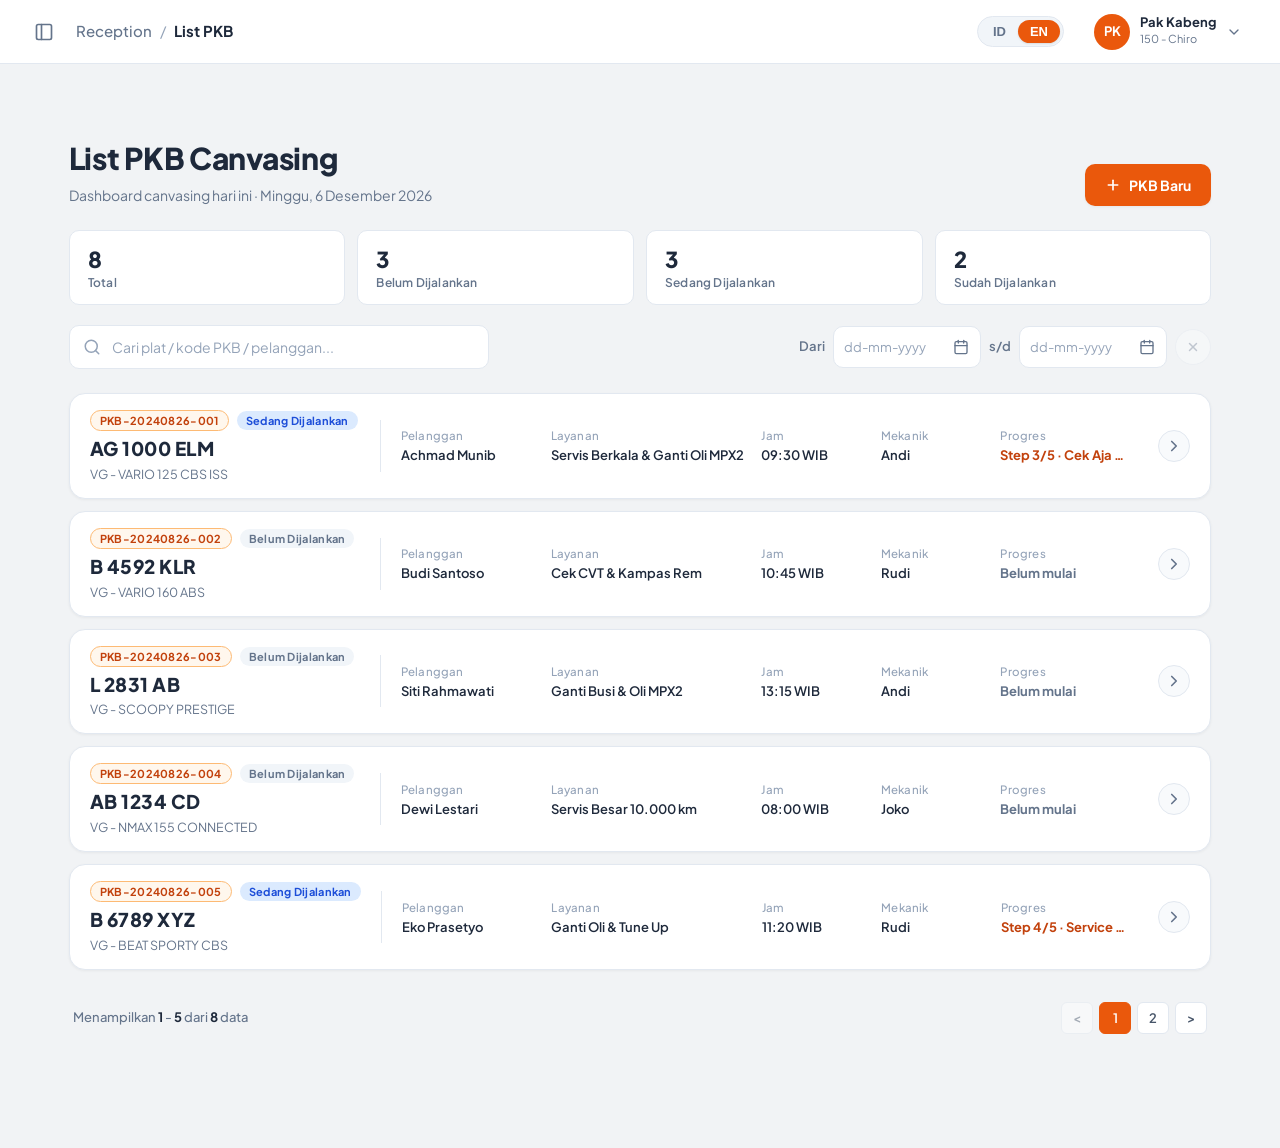
==== commit 7abf5209: "fix(list-canvasing): judul & nama part Step 3 serta tag <html> yang rusak - Judul card Step 3 masih " ====
--- a/List Canvasing/index.html
+++ b/List Canvasing/index.html
@@ -1,5 +1,6 @@
 <!DOCTYPE html>
-<
+<html lang="id">
+
 <head>
   <meta charset="UTF-8">
   <meta name="viewport" content="width=device-width, initial-scale=1.0">
@@ -937,10 +938,11 @@
                     <div class="select-pill-wrapper w-100">
                       <select class="form-select-pill carrier-select-pill" id="lcrAgreement">
                         <option value="" disabled hidden></option>
-                        <option value="Tidak Bersedia" selected>Tidak Bersedia</option>
+                        <option value="Bersedia Langsung dilakukan Pengecekan + Treatment 1" selected>Bersedia Langsung dilakukan Pengecekan + Treatment 1</option>
                         <option value="Bersedia Langsung dilakukan Treatment 2">Bersedia Langsung dilakukan Treatment 2</option>
-                        <option value="Bersedia Langsung dilakukan Pengecekan + Treatment 1">Bersedia Langsung dilakukan Pengecekan + Treatment 1</option>
-                        <option value="Bersedia Pengecekan Rangka">Bersedia Pengecekan Rangka</option>
+                        <option value="Bersedia Langsung dilakukan Penggantian">Bersedia Langsung dilakukan Penggantian</option>
+                        <option value="Bersedia Di Cek di Lain Waktu">Bersedia Di Cek di Lain Waktu</option>
+                        <option value="Tidak Bersedia">Tidak Bersedia</option>
                       </select>
                       <svg class="select-arrow" width="16" height="16" viewBox="0 0 24 24" fill="none" stroke="currentColor" stroke-width="2" stroke-linecap="round" stroke-linejoin="round">
                         <polyline points="6 9 12 15 18 9"></polyline>
@@ -948,13 +950,14 @@
                     </div>
                   </div>
 
-                  <div class="form-group">
-                    <label class="form-label">Decline Reason <span class="required-star">*</span></label>
+                  <!-- Decline Reason — hanya tampil bila Customer Agreement bernilai "Tidak Bersedia" -->
+                  <div class="form-group lcr-decline-group" id="lcrDeclineGroup" hidden>
+                    <label class="form-label" for="lcrDeclineReason">Decline Reason <span class="required-star">*</span></label>
                     <div class="select-pill-wrapper w-100">
                       <select class="form-select-pill carrier-select-pill" id="lcrDeclineReason">
-                        <option value="" disabled hidden></option>
+                        <option value="" disabled hidden selected></option>
                         <option value="-">-</option>
-                        <option value="Motor di rasa masih dalam kondisi baik" selected>Motor di rasa masih dalam kondisi baik</option>
+                        <option value="Motor di rasa masih dalam kondisi baik">Motor di rasa masih dalam kondisi baik</option>
                         <option value="Tidak Memiliki Waktu">Tidak Memiliki Waktu</option>
                         <option value="Biaya Tidak Memadai">Biaya Tidak Memadai</option>
                         <option value="Lainnya">Lainnya</option>
@@ -966,8 +969,8 @@
                   </div>
 
                   <!-- Row 2: Inspection Result -->
-                  <div class="form-group">
-                    <label class="form-label">Inspection Result <span class="required-star">*</span></label>
+                  <div class="form-group lcr-inspection-group">
+                    <label class="form-label" for="lcrInspectionResult">Inspection Result <span class="required-star">*</span></label>
                     <div class="select-pill-wrapper w-100">
                       <select class="form-select-pill carrier-select-pill" id="lcrInspectionResult">
                         <option value="" disabled hidden></option>
@@ -980,6 +983,34 @@
                         <polyline points="6 9 12 15 18 9"></polyline>
                       </svg>
                     </div>
+                  </div>
+
+                  <!-- Row 2 (kolom 2): Tanggal Booking — hanya tampil bila Customer Agreement
+                       bernilai "Bersedia Langsung dilakukan Pengecekan + Treatment 1" -->
+                  <div class="form-group lcr-booking-group" id="lcrBookingGroup" hidden>
+                    <label class="form-label" for="lcrBookingDateDisplay">Tanggal Booking</label>
+                    <div class="lcr-booking-row">
+                      <div class="lcr-date-box">
+                        <input type="text" id="lcrBookingDateDisplay" class="carrier-pill-input lcr-date-input" placeholder="dd-mm-yyyy" maxlength="10" autocomplete="off">
+                        <svg class="lcr-date-icon" width="16" height="16" viewBox="0 0 24 24" fill="none" stroke="currentColor" stroke-width="2" stroke-linecap="round" stroke-linejoin="round">
+                          <rect x="3" y="4" width="18" height="18" rx="2" ry="2"></rect>
+                          <line x1="16" y1="2" x2="16" y2="6"></line>
+                          <line x1="8" y1="2" x2="8" y2="6"></line>
+                          <line x1="3" y1="10" x2="21" y2="10"></line>
+                        </svg>
+                        <input type="date" id="lcrBookingDate" class="lcr-date-native" aria-label="Pilih tanggal booking" tabindex="-1">
+                      </div>
+                      <button type="button" class="btn-outline-primary lcr-btn-alokasi" id="btnCekAlokasi">Cek Alokasi</button>
+                    </div>
+                    <p class="form-error-text" id="lcrBookingError">
+                      <svg width="13" height="13" viewBox="0 0 24 24" fill="none" stroke="currentColor"
+                        stroke-width="2.2" stroke-linecap="round" stroke-linejoin="round">
+                        <circle cx="12" cy="12" r="10"></circle>
+                        <line x1="12" y1="8" x2="12" y2="12"></line>
+                        <line x1="12" y1="16" x2="12.01" y2="16"></line>
+                      </svg>
+                      <span id="lcrBookingErrorText">Tanggal Booking wajib diisi sebelum cek alokasi</span>
+                    </p>
                   </div>
                 </div>
               </div>
@@ -1202,10 +1233,11 @@
                 <div class="card-icon-title">
                   <svg class="header-icon" width="22" height="22" viewBox="0 0 24 24" fill="none" stroke="currentColor"
                     stroke-width="2" stroke-linecap="round" stroke-linejoin="round">
-                    <path d="M20 21v-2a4 4 0 0 0-4-4H8a4 4 0 0 0-4 4v2"></path>
-                    <circle cx="12" cy="7" r="4"></circle>
+                    <path d="M16 4h2a2 2 0 0 1 2 2v14a2 2 0 0 1-2 2H6a2 2 0 0 1-2-2V6a2 2 0 0 1 2-2h2"></path>
+                    <rect x="8" y="2" width="8" height="4" rx="1"></rect>
+                    <polyline points="9 14 11 16 15 12"></polyline>
                   </svg>
-                  <h2 class="card-title">Carrier Information</h2>
+                  <h2 class="card-title">Cek Aja Dulu</h2>
                 </div>
               </div>
               <div class="card-body p-0">
@@ -1222,7 +1254,7 @@
                     </thead>
                     <tbody>
                       <!-- Row 1: Oli Mesin -->
-                      <tr>
+                      <tr class="cek-row" data-row="1">
                         <td class="td-pict">
                           <img src="assets/oil_mpx2.jpg" alt="Oli Mesin" class="cek-product-img">
                         </td>
@@ -1236,27 +1268,29 @@
                               <span>Ok</span>
                             </label>
                             <label class="cek-radio-label">
-                              <input type="radio" name="cond_1" value="Not Ok" class="cek-radio" checked>
+                              <input type="radio" name="cond_1" value="Not Ok" class="cek-radio">
                               <span>Not Ok</span>
                             </label>
                           </div>
+                          <p class="cek-error-text" data-error="condition"><svg width="12" height="12" viewBox="0 0 24 24" fill="none" stroke="currentColor" stroke-width="2.2" stroke-linecap="round" stroke-linejoin="round"><circle cx="12" cy="12" r="10"></circle><line x1="12" y1="8" x2="12" y2="12"></line><line x1="12" y1="16" x2="12.01" y2="16"></line></svg><span>Condition wajib dipilih</span></p>
                         </td>
                         <td class="td-replacement">
                           <div class="cek-replacement-box">
                             <div class="cek-radio-group-horizontal">
                               <label class="cek-radio-label">
-                                <input type="radio" name="rep_1" value="Yes" class="cek-radio">
+                                <input type="radio" name="rep_1" value="Yes" class="cek-radio" disabled>
                                 <span>Yes</span>
                               </label>
                               <label class="cek-radio-label">
-                                <input type="radio" name="rep_1" value="No" class="cek-radio" checked>
+                                <input type="radio" name="rep_1" value="No" class="cek-radio" disabled>
                                 <span>No</span>
                               </label>
                             </div>
+                            <p class="cek-error-text" data-error="replacement"><svg width="12" height="12" viewBox="0 0 24 24" fill="none" stroke="currentColor" stroke-width="2.2" stroke-linecap="round" stroke-linejoin="round"><circle cx="12" cy="12" r="10"></circle><line x1="12" y1="8" x2="12" y2="12"></line><line x1="12" y1="16" x2="12.01" y2="16"></line></svg><span>Replacement wajib dipilih</span></p>
                             <div class="cek-part-code-group">
                               <label class="cek-field-sublabel">Part Code</label>
                               <div class="cek-select-pill-wrapper">
-                                <select class="cek-select-pill" id="partCode1">
+                                <select class="cek-select-pill" id="partCode1" disabled>
                                   <option value="" selected>Select Part Code</option>
                                   <option value="082322MBK0LN1">082322MBK0LN1 - AHM OIL MPX2 0.8L</option>
                                   <option value="082322MBK0LN2">082322MBK0LN2 - AHM OIL MPX2 0.65L</option>
@@ -1267,20 +1301,22 @@
                                   <polyline points="6 9 12 15 18 9"></polyline>
                                 </svg>
                               </div>
+                              <p class="cek-error-text" data-error="partCode"><svg width="12" height="12" viewBox="0 0 24 24" fill="none" stroke="currentColor" stroke-width="2.2" stroke-linecap="round" stroke-linejoin="round"><circle cx="12" cy="12" r="10"></circle><line x1="12" y1="8" x2="12" y2="12"></line><line x1="12" y1="16" x2="12.01" y2="16"></line></svg><span>Part Code wajib dipilih</span></p>
                             </div>
                           </div>
                         </td>
                         <td class="td-reason">
                           <div class="cek-reason-box">
                             <textarea class="cek-reason-textarea" placeholder="Reason for not replacing the part..."
-                              maxlength="500" data-counter="counter1"></textarea>
+                              maxlength="500" data-counter="counter1" disabled></textarea>
                             <span class="cek-char-counter" id="counter1">0/500</span>
                           </div>
+                          <p class="cek-error-text" data-error="reason"><svg width="12" height="12" viewBox="0 0 24 24" fill="none" stroke="currentColor" stroke-width="2.2" stroke-linecap="round" stroke-linejoin="round"><circle cx="12" cy="12" r="10"></circle><line x1="12" y1="8" x2="12" y2="12"></line><line x1="12" y1="16" x2="12.01" y2="16"></line></svg><span>Reason wajib diisi minimal 10 karakter</span></p>
                         </td>
                       </tr>
 
                       <!-- Row 2: Kampas Rem Depan -->
-                      <tr>
+                      <tr class="cek-row" data-row="2">
                         <td class="td-pict">
                           <img src="assets/brake_pad_front.jpg" alt="Kampas Rem Depan" class="cek-product-img">
                         </td>
@@ -1294,27 +1330,29 @@
                               <span>Ok</span>
                             </label>
                             <label class="cek-radio-label">
-                              <input type="radio" name="cond_2" value="Not Ok" class="cek-radio" checked>
+                              <input type="radio" name="cond_2" value="Not Ok" class="cek-radio">
                               <span>Not Ok</span>
                             </label>
                           </div>
+                          <p class="cek-error-text" data-error="condition"><svg width="12" height="12" viewBox="0 0 24 24" fill="none" stroke="currentColor" stroke-width="2.2" stroke-linecap="round" stroke-linejoin="round"><circle cx="12" cy="12" r="10"></circle><line x1="12" y1="8" x2="12" y2="12"></line><line x1="12" y1="16" x2="12.01" y2="16"></line></svg><span>Condition wajib dipilih</span></p>
                         </td>
                         <td class="td-replacement">
                           <div class="cek-replacement-box">
                             <div class="cek-radio-group-horizontal">
                               <label class="cek-radio-label">
-                                <input type="radio" name="rep_2" value="Yes" class="cek-radio">
+                                <input type="radio" name="rep_2" value="Yes" class="cek-radio" disabled>
                                 <span>Yes</span>
                               </label>
                               <label class="cek-radio-label">
-                                <input type="radio" name="rep_2" value="No" class="cek-radio" checked>
+                                <input type="radio" name="rep_2" value="No" class="cek-radio" disabled>
                                 <span>No</span>
                               </label>
                             </div>
+                            <p class="cek-error-text" data-error="replacement"><svg width="12" height="12" viewBox="0 0 24 24" fill="none" stroke="currentColor" stroke-width="2.2" stroke-linecap="round" stroke-linejoin="round"><circle cx="12" cy="12" r="10"></circle><line x1="12" y1="8" x2="12" y2="12"></line><line x1="12" y1="16" x2="12.01" y2="16"></line></svg><span>Replacement wajib dipilih</span></p>
                             <div class="cek-part-code-group">
                               <label class="cek-field-sublabel">Part Code</label>
                               <div class="cek-select-pill-wrapper">
-                                <select class="cek-select-pill" id="partCode2">
+                                <select class="cek-select-pill" id="partCode2" disabled>
                                   <option value="" selected>Select Part Code</option>
                                   <option value="06455KVB911">06455KVB911 - PAD SET, FR. BRAKE</option>
                                   <option value="06455KREK01">06455KREK01 - PAD SET, FR. BRAKE</option>
@@ -1325,25 +1363,27 @@
                                   <polyline points="6 9 12 15 18 9"></polyline>
                                 </svg>
                               </div>
+                              <p class="cek-error-text" data-error="partCode"><svg width="12" height="12" viewBox="0 0 24 24" fill="none" stroke="currentColor" stroke-width="2.2" stroke-linecap="round" stroke-linejoin="round"><circle cx="12" cy="12" r="10"></circle><line x1="12" y1="8" x2="12" y2="12"></line><line x1="12" y1="16" x2="12.01" y2="16"></line></svg><span>Part Code wajib dipilih</span></p>
                             </div>
                           </div>
                         </td>
                         <td class="td-reason">
                           <div class="cek-reason-box">
                             <textarea class="cek-reason-textarea" placeholder="Reason for not replacing the part..."
-                              maxlength="500" data-counter="counter2"></textarea>
+                              maxlength="500" data-counter="counter2" disabled></textarea>
                             <span class="cek-char-counter" id="counter2">0/500</span>
                           </div>
+                          <p class="cek-error-text" data-error="reason"><svg width="12" height="12" viewBox="0 0 24 24" fill="none" stroke="currentColor" stroke-width="2.2" stroke-linecap="round" stroke-linejoin="round"><circle cx="12" cy="12" r="10"></circle><line x1="12" y1="8" x2="12" y2="12"></line><line x1="12" y1="16" x2="12.01" y2="16"></line></svg><span>Reason wajib diisi minimal 10 karakter</span></p>
                         </td>
                       </tr>
 
-                      <!-- Row 3: Kampas Rem Depan (Rear Brake Shoes) -->
-                      <tr>
+                      <!-- Row 3: Kampas Rem Belakang (Rear Brake Shoes) -->
+                      <tr class="cek-row" data-row="3">
                         <td class="td-pict">
-                          <img src="assets/brake_shoe.jpg" alt="Kampas Rem Depan" class="cek-product-img">
+                          <img src="assets/brake_shoe.jpg" alt="Kampas Rem Belakang" class="cek-product-img">
                         </td>
                         <td class="td-group">
-                          <span class="cek-group-name">Kampas Rem Depan</span>
+                          <span class="cek-group-name">Kampas Rem Belakang</span>
                         </td>
                         <td class="td-condition">
                           <div class="cek-radio-group-vertical">
@@ -1352,27 +1392,29 @@
                               <span>Ok</span>
                             </label>
                             <label class="cek-radio-label">
-                              <input type="radio" name="cond_3" value="Not Ok" class="cek-radio" checked>
+                              <input type="radio" name="cond_3" value="Not Ok" class="cek-radio">
                               <span>Not Ok</span>
                             </label>
                           </div>
+                          <p class="cek-error-text" data-error="condition"><svg width="12" height="12" viewBox="0 0 24 24" fill="none" stroke="currentColor" stroke-width="2.2" stroke-linecap="round" stroke-linejoin="round"><circle cx="12" cy="12" r="10"></circle><line x1="12" y1="8" x2="12" y2="12"></line><line x1="12" y1="16" x2="12.01" y2="16"></line></svg><span>Condition wajib dipilih</span></p>
                         </td>
                         <td class="td-replacement">
                           <div class="cek-replacement-box">
                             <div class="cek-radio-group-horizontal">
                               <label class="cek-radio-label">
-                                <input type="radio" name="rep_3" value="Yes" class="cek-radio">
+                                <input type="radio" name="rep_3" value="Yes" class="cek-radio" disabled>
                                 <span>Yes</span>
                               </label>
                               <label class="cek-radio-label">
-                                <input type="radio" name="rep_3" value="No" class="cek-radio" checked>
+                                <input type="radio" name="rep_3" value="No" class="cek-radio" disabled>
                                 <span>No</span>
                               </label>
                             </div>
+                            <p class="cek-error-text" data-error="replacement"><svg width="12" height="12" viewBox="0 0 24 24" fill="none" stroke="currentColor" stroke-width="2.2" stroke-linecap="round" stroke-linejoin="round"><circle cx="12" cy="12" r="10"></circle><line x1="12" y1="8" x2="12" y2="12"></line><line x1="12" y1="16" x2="12.01" y2="16"></line></svg><span>Replacement wajib dipilih</span></p>
                             <div class="cek-part-code-group">
                               <label class="cek-field-sublabel">Part Code</label>
                               <div class="cek-select-pill-wrapper">
-                                <select class="cek-select-pill" id="partCode3">
+                                <select class="cek-select-pill" id="partCode3" disabled>
                                   <option value="" selected>Select Part Code</option>
                                   <option value="43120KZL930">43120KZL930 - SHOE SET, BRAKE</option>
                                   <option value="43120KPP900">43120KPP900 - SHOE SET, REAR BRAKE</option>
@@ -1383,25 +1425,27 @@
                                   <polyline points="6 9 12 15 18 9"></polyline>
                                 </svg>
                               </div>
+                              <p class="cek-error-text" data-error="partCode"><svg width="12" height="12" viewBox="0 0 24 24" fill="none" stroke="currentColor" stroke-width="2.2" stroke-linecap="round" stroke-linejoin="round"><circle cx="12" cy="12" r="10"></circle><line x1="12" y1="8" x2="12" y2="12"></line><line x1="12" y1="16" x2="12.01" y2="16"></line></svg><span>Part Code wajib dipilih</span></p>
                             </div>
                           </div>
                         </td>
                         <td class="td-reason">
                           <div class="cek-reason-box">
                             <textarea class="cek-reason-textarea" placeholder="Reason for not replacing the part..."
-                              maxlength="500" data-counter="counter3"></textarea>
+                              maxlength="500" data-counter="counter3" disabled></textarea>
                             <span class="cek-char-counter" id="counter3">0/500</span>
                           </div>
+                          <p class="cek-error-text" data-error="reason"><svg width="12" height="12" viewBox="0 0 24 24" fill="none" stroke="currentColor" stroke-width="2.2" stroke-linecap="round" stroke-linejoin="round"><circle cx="12" cy="12" r="10"></circle><line x1="12" y1="8" x2="12" y2="12"></line><line x1="12" y1="16" x2="12.01" y2="16"></line></svg><span>Reason wajib diisi minimal 10 karakter</span></p>
                         </td>
                       </tr>
 
                       <!-- Row 4: Spark Plugs -->
-                      <tr>
+                      <tr class="cek-row" data-row="4">
                         <td class="td-pict">
                           <img src="assets/spark_plugs.jpg" alt="Busi" class="cek-product-img">
                         </td>
                         <td class="td-group">
-                          <span class="cek-group-name"></span>
+                          <span class="cek-group-name">Busi</span>
                         </td>
                         <td class="td-condition">
                           <div class="cek-radio-group-vertical">
@@ -1410,27 +1454,29 @@
                               <span>Ok</span>
                             </label>
                             <label class="cek-radio-label">
-                              <input type="radio" name="cond_4" value="Not Ok" class="cek-radio" checked>
+                              <input type="radio" name="cond_4" value="Not Ok" class="cek-radio">
                               <span>Not Ok</span>
                             </label>
                           </div>
+                          <p class="cek-error-text" data-error="condition"><svg width="12" height="12" viewBox="0 0 24 24" fill="none" stroke="currentColor" stroke-width="2.2" stroke-linecap="round" stroke-linejoin="round"><circle cx="12" cy="12" r="10"></circle><line x1="12" y1="8" x2="12" y2="12"></line><line x1="12" y1="16" x2="12.01" y2="16"></line></svg><span>Condition wajib dipilih</span></p>
                         </td>
                         <td class="td-replacement">
                           <div class="cek-replacement-box">
                             <div class="cek-radio-group-horizontal">
                               <label class="cek-radio-label">
-                                <input type="radio" name="rep_4" value="Yes" class="cek-radio">
+                                <input type="radio" name="rep_4" value="Yes" class="cek-radio" disabled>
                                 <span>Yes</span>
                               </label>
                               <label class="cek-radio-label">
-                                <input type="radio" name="rep_4" value="No" class="cek-radio" checked>
+                                <input type="radio" name="rep_4" value="No" class="cek-radio" disabled>
                                 <span>No</span>
                               </label>
                             </div>
+                            <p class="cek-error-text" data-error="replacement"><svg width="12" height="12" viewBox="0 0 24 24" fill="none" stroke="currentColor" stroke-width="2.2" stroke-linecap="round" stroke-linejoin="round"><circle cx="12" cy="12" r="10"></circle><line x1="12" y1="8" x2="12" y2="12"></line><line x1="12" y1="16" x2="12.01" y2="16"></line></svg><span>Replacement wajib dipilih</span></p>
                             <div class="cek-part-code-group">
                               <label class="cek-field-sublabel">Part Code</label>
                               <div class="cek-select-pill-wrapper">
-                                <select class="cek-select-pill" id="partCode4">
+                                <select class="cek-select-pill" id="partCode4" disabled>
                                   <option value="" selected>Select Part Code</option>
                                   <option value="31916K97T01">31916K97T01 - PLUG, SPARK (CPR9EA-9)</option>
                                   <option value="31917K97T01">31917K97T01 - PLUG, SPARK (CPR8EA-9)</option>
@@ -1441,15 +1487,17 @@
                                   <polyline points="6 9 12 15 18 9"></polyline>
                                 </svg>
                               </div>
+                              <p class="cek-error-text" data-error="partCode"><svg width="12" height="12" viewBox="0 0 24 24" fill="none" stroke="currentColor" stroke-width="2.2" stroke-linecap="round" stroke-linejoin="round"><circle cx="12" cy="12" r="10"></circle><line x1="12" y1="8" x2="12" y2="12"></line><line x1="12" y1="16" x2="12.01" y2="16"></line></svg><span>Part Code wajib dipilih</span></p>
                             </div>
                           </div>
                         </td>
                         <td class="td-reason">
                           <div class="cek-reason-box">
                             <textarea class="cek-reason-textarea" placeholder="Reason for not replacing the part..."
-                              maxlength="500" data-counter="counter4"></textarea>
+                              maxlength="500" data-counter="counter4" disabled></textarea>
                             <span class="cek-char-counter" id="counter4">0/500</span>
                           </div>
+                          <p class="cek-error-text" data-error="reason"><svg width="12" height="12" viewBox="0 0 24 24" fill="none" stroke="currentColor" stroke-width="2.2" stroke-linecap="round" stroke-linejoin="round"><circle cx="12" cy="12" r="10"></circle><line x1="12" y1="8" x2="12" y2="12"></line><line x1="12" y1="16" x2="12.01" y2="16"></line></svg><span>Reason wajib diisi minimal 10 karakter</span></p>
                         </td>
                       </tr>
                     </tbody>
--- a/List Canvasing/styles.css
+++ b/List Canvasing/styles.css
@@ -1676,6 +1676,86 @@
   user-select: none;
 }
 
+/* Validasi Cek Aja Dulu — disabled & error state */
+.cek-radio:disabled {
+  border-color: #e2e8f0;
+  background: #f8fafc;
+  cursor: not-allowed;
+}
+
+.cek-radio:disabled:hover {
+  border-color: #e2e8f0;
+}
+
+.cek-radio-label:has(.cek-radio:disabled) {
+  color: #cbd5e1;
+  cursor: not-allowed;
+}
+
+.cek-select-pill:disabled,
+.cek-reason-textarea:disabled {
+  background: #f8fafc;
+  color: #cbd5e1;
+  cursor: not-allowed;
+}
+
+.cek-reason-box:has(.cek-reason-textarea:disabled) {
+  background: #f8fafc;
+  border-color: #e2e8f0;
+}
+
+.cek-reason-box:has(.cek-reason-textarea:disabled) .cek-char-counter {
+  color: #cbd5e1;
+}
+
+.cek-select-pill.is-invalid {
+  background: #fef2f2;
+  border-color: #ef4444;
+  color: #b91c1c;
+}
+
+.cek-select-pill.is-invalid:focus {
+  background: #ffffff;
+  border-color: #ef4444;
+  box-shadow: 0 0 0 3px rgba(239, 68, 68, 0.14);
+}
+
+.cek-reason-box.is-invalid {
+  background: #fef2f2;
+  border-color: #ef4444;
+}
+
+.cek-reason-box.is-invalid:focus-within {
+  background: #ffffff;
+  border-color: #ef4444;
+  box-shadow: 0 0 0 3px rgba(239, 68, 68, 0.14);
+}
+
+.cek-radio-group-vertical.is-invalid .cek-radio,
+.cek-radio-group-horizontal.is-invalid .cek-radio {
+  border-color: #ef4444;
+}
+
+.cek-error-text {
+  display: none;
+  align-items: flex-start;
+  gap: 5px;
+  margin: 6px 0 0;
+  font-size: 11px;
+  font-weight: 600;
+  line-height: 1.4;
+  color: #dc2626;
+}
+
+.cek-error-text.show {
+  display: flex;
+}
+
+.cek-error-text svg {
+  flex-shrink: 0;
+  margin-top: 1px;
+}
+
 /* ==========================================================================
    Bottom Action Bar
    ========================================================================== */
@@ -2227,6 +2307,92 @@
   box-shadow: 0 0 0 3px rgba(249, 115, 22, 0.12);
 }
 
+/* Decline Reason (muncul kondisional dari Customer Agreement = "Tidak Bersedia") */
+.lcr-decline-group[hidden] {
+  display: none;
+}
+
+/* Inspection Result selalu membuka baris baru agar layout tetap rapi
+   saat Decline Reason disembunyikan */
+.lcr-inspection-group {
+  grid-column: 1;
+}
+
+/* Tanggal Booking (muncul kondisional dari Customer Agreement) */
+.lcr-booking-group[hidden] {
+  display: none;
+}
+
+.lcr-booking-row {
+  display: flex;
+  align-items: center;
+  gap: 12px;
+  max-width: 360px;
+}
+
+.lcr-date-box {
+  position: relative;
+  display: flex;
+  align-items: center;
+  flex: 1;
+  min-width: 0;
+}
+
+.lcr-date-input {
+  padding-right: 44px;
+  cursor: text;
+}
+
+.lcr-date-input.is-invalid {
+  border-color: #dc2626;
+}
+
+.lcr-date-icon {
+  position: absolute;
+  right: 18px;
+  top: 50%;
+  transform: translateY(-50%);
+  color: #94a3b8;
+  pointer-events: none;
+  transition: color 0.15s ease;
+}
+
+.lcr-date-box:focus-within .lcr-date-icon {
+  color: var(--border-focus);
+}
+
+.lcr-date-native {
+  position: absolute;
+  top: 0;
+  right: 0;
+  bottom: 0;
+  width: 44px;
+  height: 100%;
+  opacity: 0;
+  border: 0;
+  padding: 0;
+  margin: 0;
+  cursor: pointer;
+  z-index: 2;
+}
+
+.lcr-date-native::-webkit-calendar-picker-indicator {
+  position: absolute;
+  inset: 0;
+  width: 100%;
+  height: 100%;
+  margin: 0;
+  padding: 0;
+  cursor: pointer;
+}
+
+.lcr-btn-alokasi {
+  height: 44px;
+  padding: 0 20px;
+  flex-shrink: 0;
+  white-space: nowrap;
+}
+
 /* History Service LCR */
 .lcr-history-container {
   display: flex;
@@ -2349,6 +2515,11 @@
   display: grid;
   grid-template-columns: 1fr 1fr;
   gap: 20px;
+}
+
+/* Margin bawah card dinetralkan; jarak vertikal diatur oleh banner Voucher KPB */
+.sp-top-grid > .content-card {
+  margin-bottom: 0;
 }
 
 .sp-rec-card,
@@ -2495,6 +2666,7 @@
   border: 1.5px dashed #f97316;
   border-radius: 14px;
   padding: 16px 24px;
+  margin: 24px 0;
   display: flex;
   align-items: center;
   justify-content: space-between;
